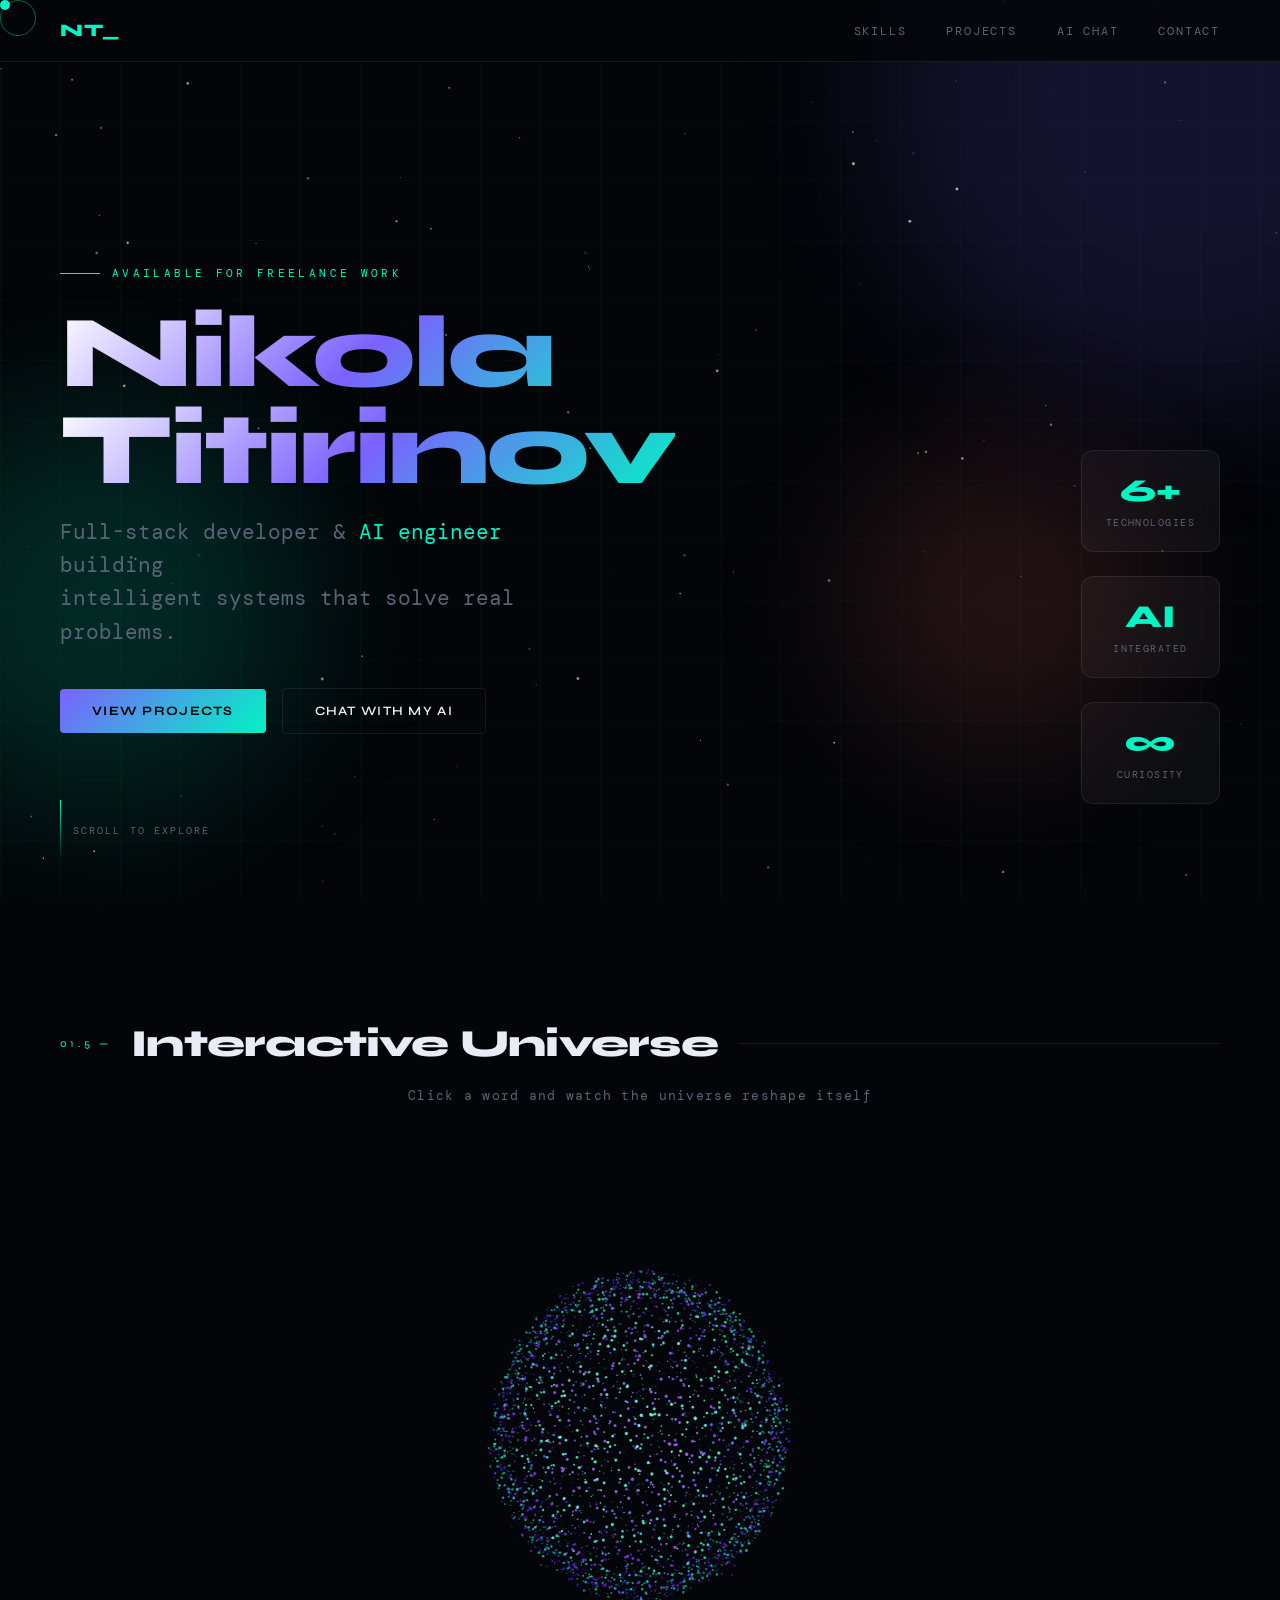
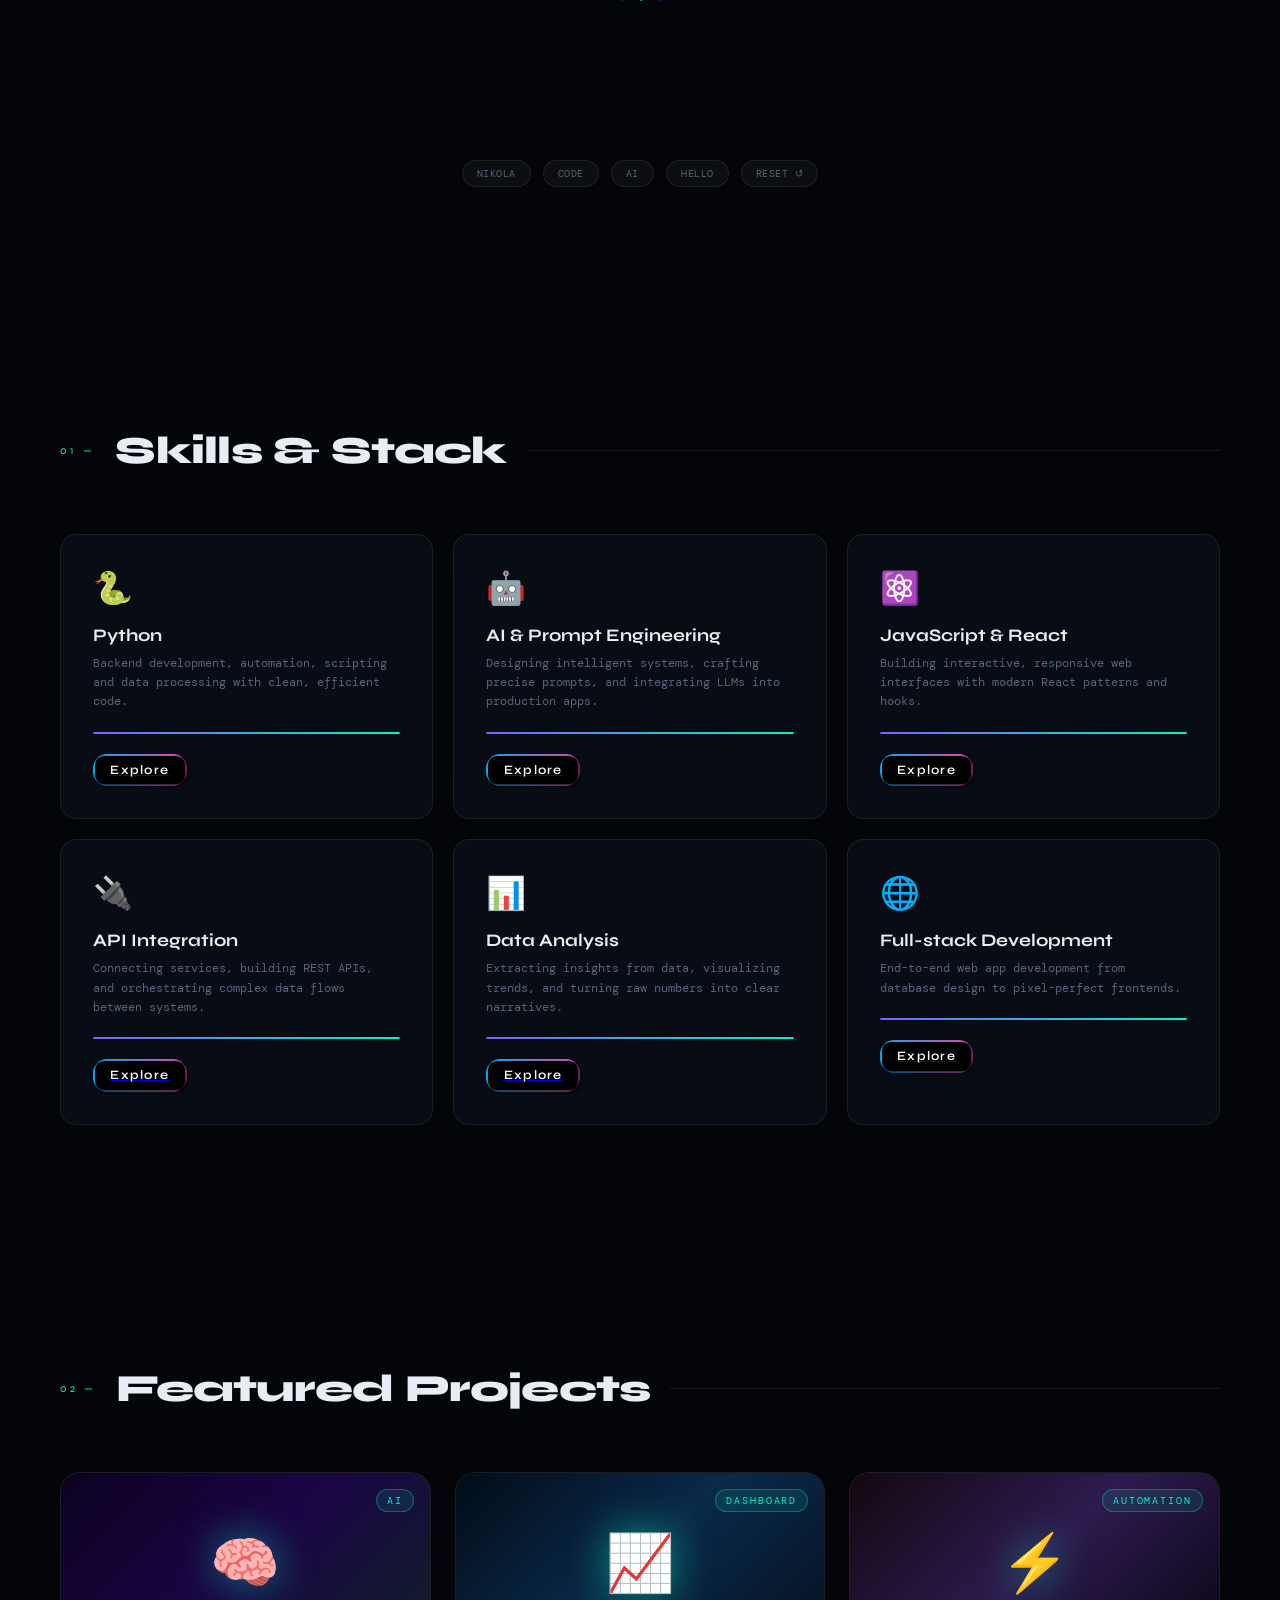
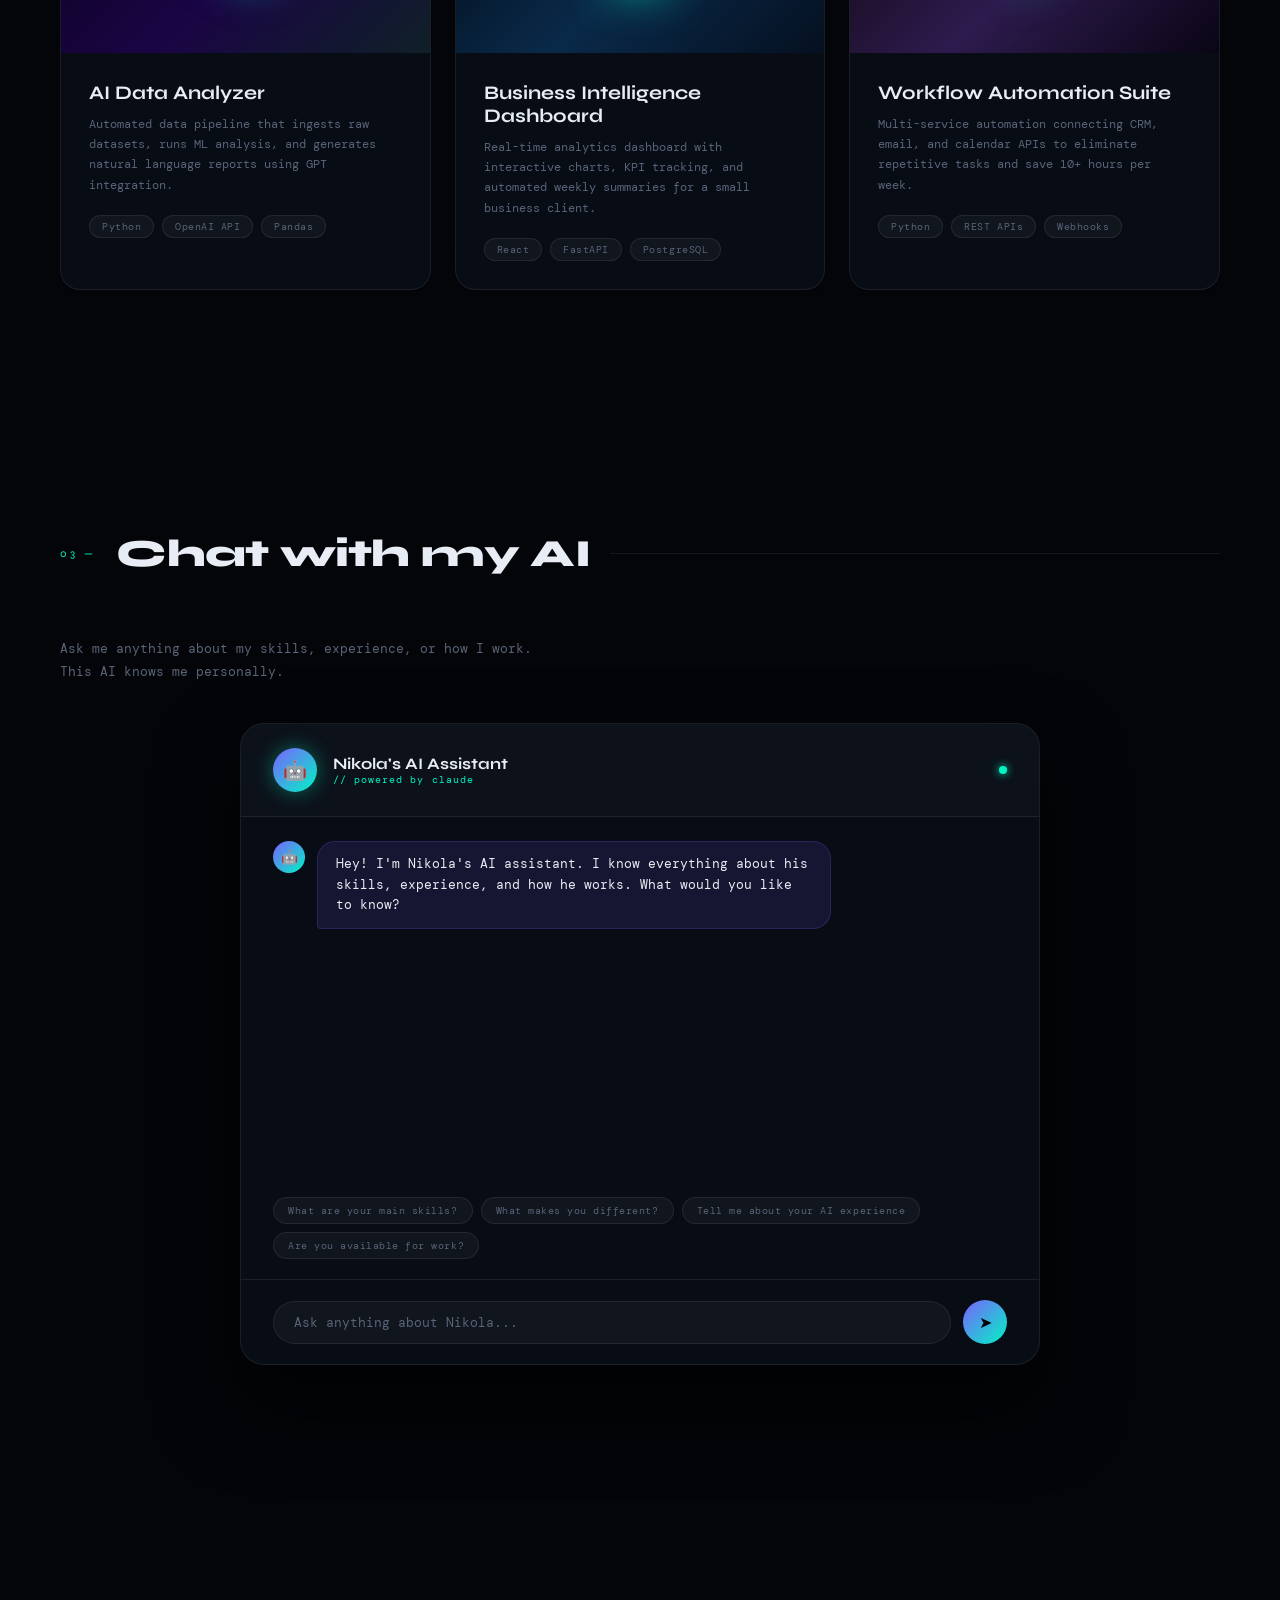
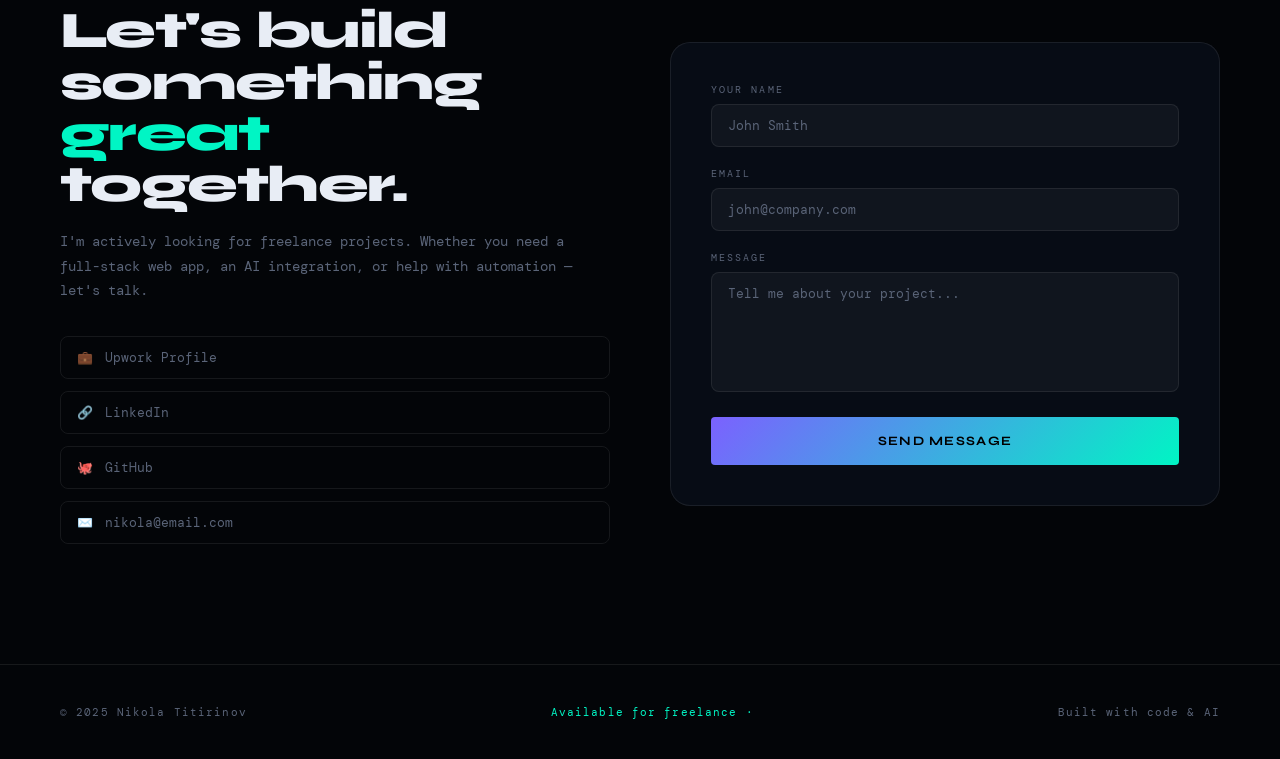
==== index.html @ 5fc6c85b "rename to lowercase index.html" ====
<!DOCTYPE html>
<html lang="en">
<head>
<meta charset="UTF-8">
<meta name="viewport" content="width=device-width, initial-scale=1.0">
<title>Nikola Titirinov — Developer & AI Engineer</title>
<link href="https://fonts.googleapis.com/css2?family=Syne:wght@400;600;700;800&family=DM+Mono:wght@300;400;500&display=swap" rel="stylesheet">
<style>
  :root {
    --bg: #030508;
    --bg2: #070b12;
    --glass: rgba(255,255,255,0.04);
    --glass-border: rgba(255,255,255,0.08);
    --neon: #00f5c4;
    --neon2: #7b61ff;
    --neon3: #ff6b6b;
    --text: #e8edf5;
    --muted: #5a6478;
    --card-bg: rgba(10,16,28,0.7);
  }

  *, *::before, *::after { box-sizing: border-box; margin: 0; padding: 0; }

  html { scroll-behavior: smooth; }

  body {
    background: var(--bg);
    color: var(--text);
    font-family: 'DM Mono', monospace;
    overflow-x: hidden;
    cursor: none;
  }

  /* SKILL EXPLORE BUTTON */
.explore-btn-wrap {
  position: relative;
  display: inline-block;
  padding: 2px;
  background: linear-gradient(90deg, #03a9f4, #f441a5);
  border-radius: 0.9em;
  margin-top: 20px;
  transition: all 0.4s ease;
}
.explore-btn-wrap::before {
  content: '';
  position: absolute;
  inset: 0;
  margin: auto;
  border-radius: 0.9em;
  z-index: -1;
  filter: blur(0);
  transition: filter 0.4s ease;
}
.explore-btn-wrap:hover::before {
  background: linear-gradient(90deg, #03a9f4, #f441a5);
  filter: blur(1.2em);
}
.explore-btn-wrap:active::before {
  filter: blur(0.2em);
}
.explore-btn {
  display: block;
  padding: 0.5em 1.2em;
  border-radius: 0.7em;
  background: #000;
  color: #fff;
  font-family: 'Syne', sans-serif;
  font-size: 0.8rem;
  font-weight: 600;
  letter-spacing: 0.1em;
  text-decoration: none;
  cursor: none;
  box-shadow: 2px 2px 3px #000000b4;
  transition: background 0.3s;
}

  /* CUSTOM CURSOR */
.cursor {
  position: fixed; width: 10px; height: 10px;
  background: var(--neon); border-radius: 50%;
  pointer-events: none; z-index: 9999;
  top: 0; left: 0;
  will-change: transform;
  mix-blend-mode: screen;
}
.cursor-ring {
  position: fixed; width: 36px; height: 36px;
  border: 1px solid rgba(0,245,196,0.4); border-radius: 50%;
  pointer-events: none; z-index: 9998;
  top: 0; left: 0;
  will-change: transform;
}
  /* BACKGROUND GRID */
  body::before {
    content: '';
    position: fixed; inset: 0;
    background-image:
      linear-gradient(rgba(0,245,196,0.03) 1px, transparent 1px),
      linear-gradient(90deg, rgba(0,245,196,0.03) 1px, transparent 1px);
    background-size: 60px 60px;
    pointer-events: none; z-index: 0;
  }

  /* AMBIENT ORBS */
  .orb {
    position: fixed; border-radius: 50%;
    pointer-events: none; z-index: 0;
    filter: blur(80px); opacity: 0.15;
  }
  .orb1 { width: 600px; height: 600px; background: var(--neon2); top: -200px; right: -200px; animation: drift1 20s ease-in-out infinite; }
  .orb2 { width: 400px; height: 400px; background: var(--neon); bottom: 10%; left: -100px; animation: drift2 25s ease-in-out infinite; }
  .orb3 { width: 300px; height: 300px; background: var(--neon3); top: 50%; right: 10%; animation: drift3 18s ease-in-out infinite; }

  @keyframes drift1 { 0%,100%{transform:translate(0,0)} 50%{transform:translate(-60px,80px)} }
  @keyframes drift2 { 0%,100%{transform:translate(0,0)} 50%{transform:translate(80px,-60px)} }
  @keyframes drift3 { 0%,100%{transform:translate(0,0)} 50%{transform:translate(-40px,40px)} }

  /* NAV */
  nav {
    position: fixed; top: 0; left: 0; right: 0; z-index: 100;
    padding: 20px 60px;
    display: flex; justify-content: space-between; align-items: center;
    border-bottom: 1px solid var(--glass-border);
    background: rgba(3,5,8,0.8);
    backdrop-filter: blur(20px);
  }
  .nav-logo {
    font-family: 'Syne', sans-serif; font-weight: 800;
    font-size: 1.1rem; letter-spacing: 0.05em;
    color: var(--neon);
  }
  .nav-links { display: flex; gap: 40px; }
  .nav-links a {
    color: var(--muted); text-decoration: none;
    font-size: 0.75rem; letter-spacing: 0.15em; text-transform: uppercase;
    transition: color 0.3s;
  }
  .nav-links a:hover { color: var(--neon); }

  /* SECTIONS */
  section { position: relative; z-index: 1; }

  /* HERO */
  #hero {
    min-height: 100vh;
    display: flex; flex-direction: column;
    justify-content: center; align-items: flex-start;
    padding: 0 60px 0 60px;
    padding-top: 100px;
  }
  .hero-tag {
    font-size: 0.7rem; letter-spacing: 0.3em; text-transform: uppercase;
    color: var(--neon); margin-bottom: 24px;
    display: flex; align-items: center; gap: 12px;
    opacity: 0; animation: fadeUp 0.8s 0.2s forwards;
  }
  .hero-tag::before {
    content: ''; width: 40px; height: 1px; background: var(--neon);
  }
  .hero-name {
    font-family: 'Syne', sans-serif; font-weight: 800;
    font-size: clamp(3.5rem, 8vw, 7rem);
    line-height: 0.95; letter-spacing: -0.03em;
    margin-bottom: 16px;
    opacity: 0; animation: fadeUp 0.8s 0.4s forwards;
  }
  .hero-name span {
    display: block;
    background: linear-gradient(135deg, #ffffff 0%, #7b61ff 50%, #00f5c4 100%);
    -webkit-background-clip: text; -webkit-text-fill-color: transparent;
  }
  .hero-role {
    font-size: clamp(1rem, 2vw, 1.3rem);
    color: var(--muted); margin-bottom: 40px; max-width: 540px;
    line-height: 1.6;
    opacity: 0; animation: fadeUp 0.8s 0.6s forwards;
  }
  .hero-role em { color: var(--neon); font-style: normal; }
  .hero-cta {
    display: flex; gap: 16px; align-items: center;
    opacity: 0; animation: fadeUp 0.8s 0.8s forwards;
  }
  .btn-primary {
    padding: 14px 32px;
    background: linear-gradient(135deg, var(--neon2), var(--neon));
    color: #000; font-family: 'Syne', sans-serif; font-weight: 700;
    font-size: 0.8rem; letter-spacing: 0.1em; text-transform: uppercase;
    border: none; border-radius: 4px; cursor: none;
    transition: transform 0.2s, box-shadow 0.2s;
    text-decoration: none;
  }
  .btn-primary:hover { transform: translateY(-2px); box-shadow: 0 8px 30px rgba(0,245,196,0.3); }
  .btn-ghost {
    padding: 14px 32px;
    background: transparent;
    color: var(--text); font-family: 'Syne', sans-serif; font-weight: 600;
    font-size: 0.8rem; letter-spacing: 0.1em; text-transform: uppercase;
    border: 1px solid var(--glass-border); border-radius: 4px; cursor: none;
    transition: border-color 0.3s, color 0.3s;
    text-decoration: none;
  }
  .btn-ghost:hover { border-color: var(--neon); color: var(--neon); }

  .hero-scroll {
    position: absolute; bottom: 40px; left: 60px;
    display: flex; align-items: center; gap: 12px;
    color: var(--muted); font-size: 0.65rem; letter-spacing: 0.2em; text-transform: uppercase;
    opacity: 0; animation: fadeUp 0.8s 1.2s forwards;
  }
  .scroll-line {
    width: 1px; height: 60px; background: linear-gradient(to bottom, var(--neon), transparent);
    animation: scrollPulse 2s ease-in-out infinite;
  }
  @keyframes scrollPulse { 0%,100%{opacity:1} 50%{opacity:0.3} }

  /* FLOATING STATS */
  .hero-stats {
    position: absolute; right: 60px; top: 50%;
    transform: translateY(-50%);
    display: flex; flex-direction: column; gap: 24px;
    opacity: 0; animation: fadeLeft 0.8s 1s forwards;
  }
  .stat-card {
    background: var(--glass); border: 1px solid var(--glass-border);
    backdrop-filter: blur(20px); border-radius: 12px;
    padding: 20px 24px; text-align: center;
    transition: border-color 0.3s, transform 0.3s;
  }
  .stat-card:hover { border-color: var(--neon); transform: translateX(-4px); }
  .stat-num {
    font-family: 'Syne', sans-serif; font-weight: 800;
    font-size: 2rem; color: var(--neon);
    display: block;
  }
  .stat-label { font-size: 0.6rem; letter-spacing: 0.15em; text-transform: uppercase; color: var(--muted); }

  /* SKILLS SECTION */
  #skills { padding: 120px 60px; }
  .section-header {
    display: flex; align-items: center; gap: 20px;
    margin-bottom: 60px;
  }
  .section-num {
    font-family: 'Syne', sans-serif; font-size: 0.7rem;
    color: var(--neon); letter-spacing: 0.3em;
  }
  .section-title {
    font-family: 'Syne', sans-serif; font-weight: 800;
    font-size: clamp(1.8rem, 3vw, 2.8rem);
    letter-spacing: -0.02em;
  }
  .section-line { flex: 1; height: 1px; background: var(--glass-border); }

  .skills-grid {
    display: grid;
    grid-template-columns: repeat(auto-fit, minmax(280px, 1fr));
    gap: 20px;
  }
  .skill-card {
    background: var(--card-bg);
    border: 1px solid var(--glass-border);
    border-radius: 16px; padding: 32px;
    backdrop-filter: blur(20px);
    transition: border-color 0.3s, transform 0.3s, box-shadow 0.3s;
    position: relative; overflow: hidden;
  }
  .skill-card::before {
    content: ''; position: absolute;
    top: 0; left: 0; right: 0; height: 2px;
    background: linear-gradient(90deg, transparent, var(--neon), transparent);
    opacity: 0; transition: opacity 0.3s;
  }
  .skill-card:hover { border-color: rgba(0,245,196,0.3); transform: translateY(-4px); box-shadow: 0 20px 40px rgba(0,0,0,0.4); }
  .skill-card:hover::before { opacity: 1; }
  .skill-icon { font-size: 2rem; margin-bottom: 16px; display: block; }
  .skill-name {
    font-family: 'Syne', sans-serif; font-weight: 700;
    font-size: 1.1rem; margin-bottom: 8px; color: var(--text);
  }
  .skill-desc { font-size: 0.75rem; color: var(--muted); line-height: 1.6; }
  .skill-bar {
    margin-top: 20px; height: 2px;
    background: var(--glass-border); border-radius: 2px; overflow: hidden;
  }
  .skill-fill {
    height: 100%; border-radius: 2px;
    background: linear-gradient(90deg, var(--neon2), var(--neon));
    transform: scaleX(0); transform-origin: left;
    transition: transform 1s ease;
  }
  .skill-card.visible .skill-fill { transform: scaleX(1); }

  /* PROJECTS */
  #projects { padding: 120px 60px; }
  .projects-grid {
    display: grid;
    grid-template-columns: repeat(auto-fit, minmax(340px, 1fr));
    gap: 24px;
  }
  .project-card {
    background: var(--card-bg);
    border: 1px solid var(--glass-border);
    border-radius: 20px; overflow: hidden;
    backdrop-filter: blur(20px);
    transition: transform 0.4s, box-shadow 0.4s, border-color 0.4s;
    cursor: none;
  }
  .project-card:hover { transform: translateY(-8px); box-shadow: 0 30px 60px rgba(0,0,0,0.5); border-color: rgba(123,97,255,0.5); }
  .project-visual {
    height: 180px; position: relative; overflow: hidden;
    display: flex; align-items: center; justify-content: center;
  }
  .project-visual .bg-shape {
    position: absolute; inset: 0;
    transition: transform 0.4s;
  }
  .project-card:hover .bg-shape { transform: scale(1.05); }
  .pv1 { background: linear-gradient(135deg, #0d0221 0%, #1a0545 50%, #0f2027 100%); }
  .pv2 { background: linear-gradient(135deg, #020c18 0%, #0a2a4a 50%, #051020 100%); }
  .pv3 { background: linear-gradient(135deg, #120810 0%, #2d1b4e 50%, #0a0515 100%); }
  .project-visual-icon {
    position: relative; z-index: 1;
    font-size: 3.5rem; filter: drop-shadow(0 0 20px rgba(0,245,196,0.5));
  }
  .project-tag {
    position: absolute; top: 16px; right: 16px;
    background: rgba(0,245,196,0.1); border: 1px solid rgba(0,245,196,0.3);
    color: var(--neon); font-size: 0.6rem; letter-spacing: 0.2em; text-transform: uppercase;
    padding: 4px 10px; border-radius: 20px;
  }
  .project-info { padding: 28px; }
  .project-title {
    font-family: 'Syne', sans-serif; font-weight: 700;
    font-size: 1.2rem; margin-bottom: 10px;
  }
  .project-desc { font-size: 0.75rem; color: var(--muted); line-height: 1.7; margin-bottom: 20px; }
  .project-tech { display: flex; gap: 8px; flex-wrap: wrap; }
  .tech-badge {
    padding: 4px 12px;
    background: var(--glass); border: 1px solid var(--glass-border);
    border-radius: 20px; font-size: 0.65rem; color: var(--muted);
    letter-spacing: 0.05em;
  }

  /* AI CHAT */
  #chat { padding: 120px 60px; }
  .chat-container {
    max-width: 800px; margin: 0 auto;
    background: var(--card-bg);
    border: 1px solid var(--glass-border);
    border-radius: 24px; overflow: hidden;
    backdrop-filter: blur(30px);
    box-shadow: 0 40px 80px rgba(0,0,0,0.6);
  }
  .chat-header {
    padding: 24px 32px;
    border-bottom: 1px solid var(--glass-border);
    display: flex; align-items: center; gap: 16px;
    background: rgba(255,255,255,0.02);
  }
  .chat-avatar {
    width: 44px; height: 44px; border-radius: 50%;
    background: linear-gradient(135deg, var(--neon2), var(--neon));
    display: flex; align-items: center; justify-content: center;
    font-size: 1.2rem; flex-shrink: 0;
    box-shadow: 0 0 20px rgba(0,245,196,0.4);
  }
  .chat-title { font-family: 'Syne', sans-serif; font-weight: 700; font-size: 1rem; }
  .chat-subtitle { font-size: 0.65rem; color: var(--neon); letter-spacing: 0.1em; }
  .online-dot {
    width: 8px; height: 8px; border-radius: 50%;
    background: var(--neon); margin-left: auto;
    box-shadow: 0 0 8px var(--neon);
    animation: pulse 2s ease-in-out infinite;
  }
  @keyframes pulse { 0%,100%{opacity:1;transform:scale(1)} 50%{opacity:0.6;transform:scale(0.8)} }

  .chat-messages {
    height: 380px; overflow-y: auto;
    padding: 24px 32px;
    display: flex; flex-direction: column; gap: 16px;
    scroll-behavior: smooth;
  }
  .chat-messages::-webkit-scrollbar { width: 4px; }
  .chat-messages::-webkit-scrollbar-track { background: transparent; }
  .chat-messages::-webkit-scrollbar-thumb { background: var(--glass-border); border-radius: 2px; }

  .msg {
    display: flex; gap: 12px; align-items: flex-start;
    animation: msgIn 0.3s ease;
  }
  @keyframes msgIn { from{opacity:0;transform:translateY(8px)} to{opacity:1;transform:translateY(0)} }
  .msg.user { flex-direction: row-reverse; }
  .msg-avatar {
    width: 32px; height: 32px; border-radius: 50%;
    flex-shrink: 0; display: flex; align-items: center; justify-content: center;
    font-size: 0.85rem;
  }
  .msg-avatar.ai { background: linear-gradient(135deg, var(--neon2), var(--neon)); }
  .msg-avatar.user { background: var(--glass); border: 1px solid var(--glass-border); }
  .msg-bubble {
    max-width: 70%; padding: 12px 18px;
    border-radius: 18px; font-size: 0.8rem; line-height: 1.6;
  }
  .msg.ai .msg-bubble {
    background: rgba(123,97,255,0.12);
    border: 1px solid rgba(123,97,255,0.2);
    border-bottom-left-radius: 4px;
    color: var(--text);
  }
  .msg.user .msg-bubble {
    background: linear-gradient(135deg, rgba(0,245,196,0.15), rgba(123,97,255,0.15));
    border: 1px solid rgba(0,245,196,0.2);
    border-bottom-right-radius: 4px;
    color: var(--text);
  }
  .typing {
    display: flex; gap: 5px; align-items: center;
    padding: 14px 18px;
  }
  .typing span {
    width: 6px; height: 6px; border-radius: 50%;
    background: var(--neon2); opacity: 0.6;
    animation: typingBounce 1.4s ease-in-out infinite;
  }
  .typing span:nth-child(2) { animation-delay: 0.2s; }
  .typing span:nth-child(3) { animation-delay: 0.4s; }
  @keyframes typingBounce { 0%,80%,100%{transform:translateY(0);opacity:0.4} 40%{transform:translateY(-6px);opacity:1} }

  .chat-input-area {
    padding: 20px 32px;
    border-top: 1px solid var(--glass-border);
    display: flex; gap: 12px; align-items: center;
  }
  .chat-input {
    flex: 1; background: var(--glass);
    border: 1px solid var(--glass-border);
    border-radius: 50px; padding: 12px 20px;
    color: var(--text); font-family: 'DM Mono', monospace; font-size: 0.8rem;
    outline: none; transition: border-color 0.3s;
    cursor: text;
  }
  .chat-input:focus { border-color: var(--neon2); }
  .chat-input::placeholder { color: var(--muted); }
  .chat-send {
    width: 44px; height: 44px; border-radius: 50%;
    background: linear-gradient(135deg, var(--neon2), var(--neon));
    border: none; cursor: none;
    display: flex; align-items: center; justify-content: center;
    font-size: 1rem; transition: transform 0.2s, box-shadow 0.2s;
    flex-shrink: 0;
  }
  .chat-send:hover { transform: scale(1.1); box-shadow: 0 4px 20px rgba(0,245,196,0.4); }

  .chat-suggestions {
    padding: 0 32px 20px;
    display: flex; gap: 8px; flex-wrap: wrap;
  }
  .suggestion {
    padding: 6px 14px;
    background: var(--glass); border: 1px solid var(--glass-border);
    border-radius: 20px; font-size: 0.65rem; color: var(--muted);
    cursor: none; transition: border-color 0.2s, color 0.2s;
    letter-spacing: 0.05em;
  }
  .suggestion:hover { border-color: var(--neon2); color: var(--text); }

  /* CONTACT */
  #contact { padding: 120px 60px; }
  .contact-grid { display: grid; grid-template-columns: 1fr 1fr; gap: 60px; align-items: center; }
  .contact-text h2 {
    font-family: 'Syne', sans-serif; font-weight: 800;
    font-size: clamp(2rem, 4vw, 3.5rem); line-height: 1;
    letter-spacing: -0.03em; margin-bottom: 20px;
  }
  .contact-text p { color: var(--muted); font-size: 0.85rem; line-height: 1.8; margin-bottom: 32px; }
  .contact-links { display: flex; flex-direction: column; gap: 12px; }
  .contact-link {
    display: flex; align-items: center; gap: 12px;
    color: var(--muted); text-decoration: none; font-size: 0.8rem;
    padding: 12px 16px;
    border: 1px solid var(--glass-border); border-radius: 8px;
    transition: border-color 0.3s, color 0.3s, background 0.3s;
  }
  .contact-link:hover { border-color: var(--neon); color: var(--neon); background: rgba(0,245,196,0.05); }
  .contact-form {
    background: var(--card-bg);
    border: 1px solid var(--glass-border);
    border-radius: 20px; padding: 40px;
    backdrop-filter: blur(20px);
  }
  .form-group { margin-bottom: 20px; }
  .form-label { display: block; font-size: 0.65rem; letter-spacing: 0.2em; text-transform: uppercase; color: var(--muted); margin-bottom: 8px; }
  .form-input, .form-textarea {
    width: 100%; background: var(--glass);
    border: 1px solid var(--glass-border); border-radius: 8px;
    padding: 12px 16px; color: var(--text);
    font-family: 'DM Mono', monospace; font-size: 0.8rem;
    outline: none; transition: border-color 0.3s;
    cursor: text;
  }
  .form-input:focus, .form-textarea:focus { border-color: var(--neon2); }
  .form-input::placeholder, .form-textarea::placeholder { color: var(--muted); }
  .form-textarea { height: 120px; resize: none; }

  /* FOOTER */
  footer {
    padding: 40px 60px;
    border-top: 1px solid var(--glass-border);
    display: flex; justify-content: space-between; align-items: center;
    color: var(--muted); font-size: 0.7rem; letter-spacing: 0.1em;
  }

  /* ANIMATIONS */
  @keyframes fadeUp { from{opacity:0;transform:translateY(30px)} to{opacity:1;transform:translateY(0)} }
  @keyframes fadeLeft { from{opacity:0;transform:translateX(30px)} to{opacity:1;transform:translateX(0)} }

  .reveal {
    opacity: 0; transform: translateY(30px);
    transition: opacity 0.7s ease, transform 0.7s ease;
  }
  .reveal.visible { opacity: 1; transform: translateY(0); }

  /* PARALLAX STARS */
  .stars { position: fixed; inset: 0; z-index: 0; pointer-events: none; }
  .star {
    position: absolute; border-radius: 50%;
    background: white; animation: twinkle var(--d) ease-in-out infinite;
  }
  @keyframes twinkle { 0%,100%{opacity:var(--min-op)} 50%{opacity:1} }

  @media (max-width: 768px) {
    nav { padding: 16px 24px; }
    #hero, #skills, #projects, #chat, #contact { padding-left: 24px; padding-right: 24px; }
    .hero-stats { display: none; }
    .contact-grid { grid-template-columns: 1fr; }
    .nav-links { display: none; }
  }

  /* ...all your existing CSS... */

    #particleInput:focus { border-color: var(--neon2); }
    #particleInput::placeholder { color: var(--muted); }

</style>
</style>
</head>
<body>

<div class="cursor" id="cursor"></div>
<div class="cursor-ring" id="cursorRing"></div>

<div class="orb orb1"></div>
<div class="orb orb2"></div>
<div class="orb orb3"></div>

<canvas class="stars" id="stars"></canvas>

<nav>
  <div class="nav-logo">NT_</div>
  <div class="nav-links">
    <a href="#skills">Skills</a>
    <a href="#projects">Projects</a>
    <a href="#chat">AI Chat</a>
    <a href="#contact">Contact</a>
  </div>
</nav>

<!-- HERO -->
<section id="hero">
  <div class="hero-tag">Available for freelance work</div>
  <h1 class="hero-name">
    <span>Nikola</span>
    <span>Titirinov</span>
  </h1>
  <p class="hero-role">
    Full-stack developer & <em>AI engineer</em> building<br>
    intelligent systems that solve real problems.
  </p>
  <div class="hero-cta">
    <a href="#projects" class="btn-primary">View Projects</a>
    <a href="#chat" class="btn-ghost">Chat with my AI</a>
  </div>
  <div class="hero-scroll">
    <div class="scroll-line"></div>
    Scroll to explore
  </div>
  <div class="hero-stats">
    <div class="stat-card">
      <span class="stat-num">6+</span>
      <span class="stat-label">Technologies</span>
    </div>
    <div class="stat-card">
      <span class="stat-num">AI</span>
      <span class="stat-label">Integrated</span>
    </div>
    <div class="stat-card">
      <span class="stat-num">∞</span>
      <span class="stat-label">Curiosity</span>
    </div>
  </div>
</section>

<!-- PARTICLE MORPHING SECTION -->
<section id="particle" style="padding:120px 60px;text-align:center;">
  <div class="section-header reveal" style="justify-content:center;margin-bottom:20px;">
    <span class="section-num">01.5 —</span>
    <h2 class="section-title">Interactive Universe</h2>
    <div class="section-line"></div>
  </div>
  <p style="color:var(--muted);font-size:0.8rem;margin-bottom:32px;letter-spacing:0.1em;">
    Click a word and watch the universe reshape itself
  </p>
  <canvas id="particleCanvas" style="width:100%;height:600px;display:block;cursor:none;"></canvas>
  <div style="margin-top:24px;display:flex;justify-content:center;gap:12px;flex-wrap:wrap;">
    <span class="suggestion" onclick="setParticleWord(this)">NIKOLA</span>
    <span class="suggestion" onclick="setParticleWord(this)">CODE</span>
    <span class="suggestion" onclick="setParticleWord(this)">AI</span>
    <span class="suggestion" onclick="setParticleWord(this)">HELLO</span>
    <span class="suggestion" onclick="morphToSphere()">RESET ↺</span>
  </div>
</section>

<!-- SKILLS -->
<section id="skills">
  <div class="section-header reveal">
    <span class="section-num">01 —</span>
    <h2 class="section-title">Skills & Stack</h2>
    <div class="section-line"></div>
  </div>
  <div class="skills-grid">
    <div class="skill-card reveal">
      <span class="skill-icon">🐍</span>
      <div class="skill-name">Python</div>
      <div class="skill-desc">Backend development, automation, scripting and data processing with clean, efficient code.</div>
      <div class="skill-bar"><div class="skill-fill" style="--w:0.85"></div></div>
      <a href="skills/python.html" class="explore-btn-wrap">
        <span class="explore-btn">Explore</span>
      </a>
    </div>
    <div class="skill-card reveal" style="transition-delay:0.1s">
      <span class="skill-icon">🤖</span>
      <div class="skill-name">AI & Prompt Engineering</div>
      <div class="skill-desc">Designing intelligent systems, crafting precise prompts, and integrating LLMs into production apps.</div>
      <div class="skill-bar"><div class="skill-fill" style="--w:0.92"></div></div>
      <a href="skills/ai.html" class="explore-btn-wrap">
        <span class="explore-btn">Explore</span>
      </a>
    </div>
    <div class="skill-card reveal" style="transition-delay:0.2s">
      <span class="skill-icon">⚛️</span>
      <div class="skill-name">JavaScript & React</div>
      <div class="skill-desc">Building interactive, responsive web interfaces with modern React patterns and hooks.</div>
      <div class="skill-bar"><div class="skill-fill" style="--w:0.75"></div></div>
      <a href="skills/javascript.html" class="explore-btn-wrap">
        <span class="explore-btn">Explore</span>
      </a>
    </div>
    <div class="skill-card reveal" style="transition-delay:0.3s">
      <span class="skill-icon">🔌</span>
      <div class="skill-name">API Integration</div>
      <div class="skill-desc">Connecting services, building REST APIs, and orchestrating complex data flows between systems.</div>
      <div class="skill-bar"><div class="skill-fill" style="--w:0.82"></div></div>
      <a href="skills/api.html" class="explore-btn-wrap">
        <span class="explore-btn">Explore</span>
      </a>
    </div>
    <div class="skill-card reveal" style="transition-delay:0.4s">
      <span class="skill-icon">📊</span>
      <div class="skill-name">Data Analysis</div>
      <div class="skill-desc">Extracting insights from data, visualizing trends, and turning raw numbers into clear narratives.</div>
      <div class="skill-bar"><div class="skill-fill" style="--w:0.78"></div></div>
      <a href="skills/data.html" class="explore-btn-wrap">
        <span class="explore-btn">Explore</span>
      </a>
    </div>
    <div class="skill-card reveal" style="transition-delay:0.5s">
      <span class="skill-icon">🌐</span>
      <div class="skill-name">Full-stack Development</div>
      <div class="skill-desc">End-to-end web app development from database design to pixel-perfect frontends.</div>
      <div class="skill-bar"><div class="skill-fill" style="--w:0.8"></div></div>
      <a href="skills/fullstack.html" class="explore-btn-wrap">
        <span class="explore-btn">Explore</span>
      </a>
    </div>
  </div>
</section>

<!-- PROJECTS -->
<section id="projects">
  <div class="section-header reveal">
    <span class="section-num">02 —</span>
    <h2 class="section-title">Featured Projects</h2>
    <div class="section-line"></div>
  </div>
  <div class="projects-grid">
    <div class="project-card reveal">
      <div class="project-visual pv1">
        <div class="bg-shape pv1"></div>
        <div class="project-visual-icon">🧠</div>
        <span class="project-tag">AI</span>
      </div>
      <div class="project-info">
        <div class="project-title">AI Data Analyzer</div>
        <div class="project-desc">Automated data pipeline that ingests raw datasets, runs ML analysis, and generates natural language reports using GPT integration.</div>
        <div class="project-tech">
          <span class="tech-badge">Python</span>
          <span class="tech-badge">OpenAI API</span>
          <span class="tech-badge">Pandas</span>
        </div>
      </div>
    </div>
    <div class="project-card reveal" style="transition-delay:0.15s">
      <div class="project-visual pv2">
        <div class="bg-shape pv2"></div>
        <div class="project-visual-icon">📈</div>
        <span class="project-tag">Dashboard</span>
      </div>
      <div class="project-info">
        <div class="project-title">Business Intelligence Dashboard</div>
        <div class="project-desc">Real-time analytics dashboard with interactive charts, KPI tracking, and automated weekly summaries for a small business client.</div>
        <div class="project-tech">
          <span class="tech-badge">React</span>
          <span class="tech-badge">FastAPI</span>
          <span class="tech-badge">PostgreSQL</span>
        </div>
      </div>
    </div>
    <div class="project-card reveal" style="transition-delay:0.3s">
      <div class="project-visual pv3">
        <div class="bg-shape pv3"></div>
        <div class="project-visual-icon">⚡</div>
        <span class="project-tag">Automation</span>
      </div>
      <div class="project-info">
        <div class="project-title">Workflow Automation Suite</div>
        <div class="project-desc">Multi-service automation connecting CRM, email, and calendar APIs to eliminate repetitive tasks and save 10+ hours per week.</div>
        <div class="project-tech">
          <span class="tech-badge">Python</span>
          <span class="tech-badge">REST APIs</span>
          <span class="tech-badge">Webhooks</span>
        </div>
      </div>
    </div>
  </div>
</section>

<!-- AI CHAT -->
<section id="chat">
  <div class="section-header reveal">
    <span class="section-num">03 —</span>
    <h2 class="section-title">Chat with my AI</h2>
    <div class="section-line"></div>
  </div>
  <p class="reveal" style="color:var(--muted);font-size:0.8rem;margin-bottom:40px;max-width:500px;line-height:1.8">
    Ask me anything about my skills, experience, or how I work. This AI knows me personally.
  </p>
  <div class="chat-container reveal">
    <div class="chat-header">
      <div class="chat-avatar">🤖</div>
      <div>
        <div class="chat-title">Nikola's AI Assistant</div>
        <div class="chat-subtitle">// powered by claude</div>
      </div>
      <div class="online-dot"></div>
    </div>
    <div class="chat-messages" id="chatMessages">
      <div class="msg ai">
        <div class="msg-avatar ai">🤖</div>
        <div class="msg-bubble">Hey! I'm Nikola's AI assistant. I know everything about his skills, experience, and how he works. What would you like to know?</div>
      </div>
    </div>
    <div class="chat-suggestions" id="suggestions">
      <span class="suggestion" onclick="sendSuggestion(this)">What are your main skills?</span>
      <span class="suggestion" onclick="sendSuggestion(this)">What makes you different?</span>
      <span class="suggestion" onclick="sendSuggestion(this)">Tell me about your AI experience</span>
      <span class="suggestion" onclick="sendSuggestion(this)">Are you available for work?</span>
    </div>
    <div class="chat-input-area">
      <input class="chat-input" id="chatInput" type="text" placeholder="Ask anything about Nikola..." />
      <button class="chat-send" onclick="sendMessage()">➤</button>
    </div>
  </div>
</section>

<!-- CONTACT -->
<section id="contact">
  <div class="contact-grid">
    <div class="contact-text reveal">
      <h2>Let's build something <span style="color:var(--neon)">great</span> together.</h2>
      <p>I'm actively looking for freelance projects. Whether you need a full-stack web app, an AI integration, or help with automation — let's talk.</p>
      <div class="contact-links">
        <a href="https://upwork.com" class="contact-link" target="_blank">
          <span>💼</span> Upwork Profile
        </a>
        <a href="https://linkedin.com" class="contact-link" target="_blank">
          <span>🔗</span> LinkedIn
        </a>
        <a href="https://github.com" class="contact-link" target="_blank">
          <span>🐙</span> GitHub
        </a>
        <a href="mailto:nikola@example.com" class="contact-link">
          <span>✉️</span> nikola@email.com
        </a>
      </div>
    </div>
    <div class="contact-form reveal" style="transition-delay:0.2s">
      <div class="form-group">
        <label class="form-label">Your Name</label>
        <input class="form-input" type="text" placeholder="John Smith" />
      </div>
      <div class="form-group">
        <label class="form-label">Email</label>
        <input class="form-input" type="email" placeholder="john@company.com" />
      </div>
      <div class="form-group">
        <label class="form-label">Message</label>
        <textarea class="form-textarea" placeholder="Tell me about your project..."></textarea>
      </div>
      <button class="btn-primary" style="width:100%;text-align:center;display:block;padding:16px" onclick="this.textContent='Message Sent ✓';this.style.background='linear-gradient(135deg,#00f5c4,#00c49a)'">Send Message</button>
    </div>
  </div>
</section>

<footer>
  <span>© 2025 Nikola Titirinov</span>
  <span style="color:var(--neon)">Available for freelance ·  </span>
  <span>Built with code & AI</span>
</footer>

<script>
// CURSOR — optimized for 240hz
const cursor = document.getElementById('cursor');
const ring = document.getElementById('cursorRing');
let mx = 0, my = 0;

// Move dot instantly — no lag at all
document.addEventListener('mousemove', e => {
  mx = e.clientX; my = e.clientY;
  cursor.style.transform = `translate(${mx}px, ${my}px) translate(-50%, -50%)`;
}, { passive: true });

// Ring follows with CSS transition only — no JS animation loop needed
ring.style.transition = 'transform 0.08s linear, width 0.2s ease, height 0.2s ease, border-color 0.2s ease';

document.addEventListener('mousemove', e => {
  ring.style.transform = `translate(${e.clientX}px, ${e.clientY}px) translate(-50%, -50%)`;
}, { passive: true });

// Hover scale using CSS class instead of inline style per element
const hoverEls = document.querySelectorAll('a, button, .suggestion, .project-card, .skill-card, .explore-btn-wrap');
hoverEls.forEach(el => {
  el.addEventListener('mouseenter', () => {
    ring.style.width = '56px';
    ring.style.height = '56px';
    ring.style.borderColor = 'rgba(0,245,196,0.6)';
  }, { passive: true });
  el.addEventListener('mouseleave', () => {
    ring.style.width = '36px';
    ring.style.height = '36px';
    ring.style.borderColor = 'rgba(0,245,196,0.4)';
  }, { passive: true });
});

// STARS
const canvas = document.getElementById('stars');
const ctx = canvas.getContext('2d');
let stars = [];
function resizeCanvas() { canvas.width = window.innerWidth; canvas.height = window.innerHeight; createStars(); }
function createStars() {
  stars = [];
  for(let i=0;i<150;i++) stars.push({ x:Math.random()*canvas.width, y:Math.random()*canvas.height, r:Math.random()*1.5, op:Math.random(), speed:0.002+Math.random()*0.005 });
}
function drawStars() {
  ctx.clearRect(0,0,canvas.width,canvas.height);
  stars.forEach(s => {
    s.op += s.speed; if(s.op>1){s.op=0;}
    ctx.beginPath(); ctx.arc(s.x,s.y,s.r,0,Math.PI*2);
    ctx.fillStyle=`rgba(255,255,255,${s.op*0.7})`; ctx.fill();
  });
  requestAnimationFrame(drawStars);
}
window.addEventListener('resize', resizeCanvas);
resizeCanvas(); drawStars();

// SCROLL REVEAL
const observer = new IntersectionObserver(entries => {
  entries.forEach(e => { if(e.isIntersecting) { e.target.classList.add('visible'); } });
}, { threshold: 0.15 });
document.querySelectorAll('.reveal').forEach(el => observer.observe(el));

// SKILL BARS
const skillObs = new IntersectionObserver(entries => {
  entries.forEach(e => { if(e.isIntersecting) e.target.classList.add('visible'); });
}, { threshold: 0.3 });
document.querySelectorAll('.skill-card').forEach(el => skillObs.observe(el));

// AI CHAT
const SYSTEM_PROMPT = `You are Nikola Titirinov's personal AI assistant on his portfolio website. You represent him professionally and personally.

About Nikola:
- Full-stack developer and AI engineer, 1-2 years of experience
- Based in Bulgaria, available for remote freelance work worldwide
- Main skills: Python, AI & Prompt Engineering, JavaScript/React, API Integration, Data Analysis, Full-stack Development
- He believes deeply that knowing how to work with AI and communicate with it effectively is one of the most valuable skills in today's world
- He's building his freelance career on Upwork and LinkedIn
- He's passionate, driven, and always learning
- He's honest about his experience level but confident in his ability to deliver results, especially using AI tools

Personality: Friendly, direct, confident but humble. Speaks like a real person, not corporate.

Answer questions about his skills, availability, work approach, projects, and experience. Keep answers concise (2-4 sentences). Be enthusiastic but honest. If asked something personal you don't know, say you'd need to ask Nikola directly and suggest using the contact form.`;

async function callClaude(userMessage) {
  try {
    const response = await fetch("http://localhost:8000/chat", {
      method: "POST",
      headers: { "Content-Type": "application/json" },
      body: JSON.stringify({ message: userMessage })
    });
    const data = await response.json();
    return data.reply;
  } catch(e) {
    return "I'm having trouble connecting right now. Feel free to reach out via the contact form!";
  }
}

function addMessage(text, role) {
  const msgs = document.getElementById('chatMessages');
  const div = document.createElement('div');
  div.className = `msg ${role}`;
  // Convert basic markdown to HTML (bold, italics, links)
    text = text
    .replace(/\*\*(.+?)\*\*/g, '<strong>$1</strong>')
    .replace(/\*(.+?)\*/g, '<em>$1</em>')
  div.innerHTML = `<div class="msg-avatar ${role}">${role==='ai'?'🤖':'👤'}</div><div class="msg-bubble">${text}</div>`;
  msgs.appendChild(div);
  msgs.scrollTop = msgs.scrollHeight;
}

function addTyping() {
  const msgs = document.getElementById('chatMessages');
  const div = document.createElement('div');
  div.className = 'msg ai'; div.id = 'typing';
  div.innerHTML = `<div class="msg-avatar ai">🤖</div><div class="msg-bubble typing"><span></span><span></span><span></span></div>`;
  msgs.appendChild(div);
  msgs.scrollTop = msgs.scrollHeight;
}

async function sendMessage() {
  const input = document.getElementById('chatInput');
  const text = input.value.trim();
  if(!text) return;
  input.value = '';
  document.getElementById('suggestions').style.display = 'none';
  addMessage(text, 'user');
  addTyping();
  const reply = await callClaude(text);
  document.getElementById('typing')?.remove();
  addMessage(reply, 'ai');
}

function sendSuggestion(el) {
  document.getElementById('chatInput').value = el.textContent;
  sendMessage();
}

document.getElementById('chatInput').addEventListener('keypress', e => { if(e.key==='Enter') sendMessage(); });

// Smooth scroll with navbar offset
document.querySelectorAll('a[href^="#"]').forEach(anchor => {
  anchor.addEventListener('click', function(e) {
    e.preventDefault();
    const target = document.querySelector(this.getAttribute('href'));
    if(target) {
      const offset = 80;
      const top = target.getBoundingClientRect().top + window.scrollY - offset;
      window.scrollTo({ top, behavior: 'smooth' });
    }
  });
});

// PARALLAX on scroll
window.addEventListener('scroll', () => {
  const y = window.scrollY;
  document.querySelector('.orb1').style.transform = `translateY(${y*0.1}px)`;
  document.querySelector('.orb2').style.transform = `translateY(${-y*0.08}px)`;
});

// PARTICLE MORPHING 3D SPHERE
(function() {
  const canvas = document.getElementById('particleCanvas');
  const ctx = canvas.getContext('2d');
  const NUM = 4000;

  let W, H, cx, cy;
  let particles = [];
  let rotX = 0.3, rotY = 0, autoRotY = 0;
  let isDragging = false, lastMX = 0, lastMY = 0;
  let isMorphed = false;
  let rotVX = 0, rotVY = 0;

  function resize() {
    const rect = canvas.parentElement.getBoundingClientRect();
    W = canvas.width = rect.width * devicePixelRatio;
    H = canvas.height = 600 * devicePixelRatio;
    canvas.style.height = '600px';
    cx = W / 2; cy = H / 2;
  }

  function sphereTargets() {
    const pts = [];
    const phi = Math.PI * (3 - Math.sqrt(5));
    const radius = Math.min(W, H) * 0.32;
    for (let i = 0; i < NUM; i++) {
      const y = 1 - (i / (NUM - 1)) * 2;
      const r = Math.sqrt(1 - y * y);
      const theta = phi * i;
      pts.push({
        x: Math.cos(theta) * r * radius,
        y: y * radius,
        z: Math.sin(theta) * r * radius
      });
    }
    return pts;
  }

  function getTextPoints(word) {
    const OW = 800, OH = 300;
    const offscreen = document.createElement('canvas');
    offscreen.width = OW; offscreen.height = OH;
    const c = offscreen.getContext('2d');
    const w = word.toUpperCase();

    // fit font to canvas width
    let fs = 220;
    c.font = `900 ${fs}px Syne, sans-serif`;
    const tw = c.measureText(w).width;
    if (tw > OW * 0.85) fs = Math.floor(fs * (OW * 0.85 / tw));

    c.font = `900 ${fs}px Syne, sans-serif`;
    c.fillStyle = '#fff';
    c.textAlign = 'center';
    c.textBaseline = 'middle';
    c.fillText(w, OW / 2, OH / 2);

    const data = c.getImageData(0, 0, OW, OH).data;
    const pts = [];
    const step = 4;
    const radius = Math.min(W, H) * 0.32;
    const scaleX = radius * 1.8 / OW;
    const scaleY = radius * 0.9 / OH;

    for (let y = 0; y < OH; y += step) {
      for (let x = 0; x < OW; x += step) {
        if (data[(y * OW + x) * 4 + 3] > 128) {
          pts.push({
            x: (x - OW / 2) * scaleX,
            y: (y - OH / 2) * scaleY,
            z: (Math.random() - 0.5) * 40
          });
        }
      }
    }
    while (pts.length < NUM) pts.push(pts[Math.floor(Math.random() * pts.length)]);
    return pts.slice(0, NUM);
  }

  function initParticles() {
    const pts = sphereTargets();
    particles = pts.map(t => ({
      x: t.x, y: t.y, z: t.z,
      vx: 0, vy: 0, vz: 0,
      tx: t.x, ty: t.y, tz: t.z,
      hue: Math.random() > 0.5 ? 170 : 260,
      hueShift: (Math.random() - 0.5) * 30,
      size: Math.random() * 1.5 + 0.5,
      springK: 0.05 + Math.random() * 0.03,
      damping: 0.84 + Math.random() * 0.08,
      mass: 0.8 + Math.random() * 0.4,
    }));
  }

  function project(x, y, z) {
    const cosX = Math.cos(rotX), sinX = Math.sin(rotX);
    const cosY = Math.cos(rotY + autoRotY), sinY = Math.sin(rotY + autoRotY);
    const y1 = y * cosX - z * sinX;
    const z1 = y * sinX + z * cosX;
    const x2 = x * cosY + z1 * sinY;
    const z2 = -x * sinY + z1 * cosY;
    const fov = Math.min(W, H) * 2.2;
    const scale = fov / Math.max(fov + z2 + Math.min(W, H) * 0.5, 1);
    return { sx: cx + x2 * scale, sy: cy + y1 * scale, scale, z: z2 };
  }

  function draw() {
    ctx.clearRect(0, 0, W, H);
    if (!isDragging) {
      if (!isMorphed) autoRotY += 0.004;
      rotVX *= 0.95; rotVY *= 0.95;
      rotX += rotVX; rotY += rotVY;
    }

    const projected = particles.map(p => {
      p.vx = (p.vx + (p.tx - p.x) * p.springK / p.mass) * p.damping;
      p.vy = (p.vy + (p.ty - p.y) * p.springK / p.mass) * p.damping;
      p.vz = (p.vz + (p.tz - p.z) * p.springK / p.mass) * p.damping;
      p.vx += (Math.random() - 0.5) * 0.06;
      p.vy += (Math.random() - 0.5) * 0.06;
      p.vz += (Math.random() - 0.5) * 0.06;
      p.x += p.vx; p.y += p.vy; p.z += p.vz;
      return { ...project(p.x, p.y, p.z), hue: p.hue, hueShift: p.hueShift, size: p.size };
    });

    projected.sort((a, b) => a.z - b.z);
    const maxZ = Math.min(W, H) * 0.4, minZ = -maxZ;

    projected.forEach(p => {
      const t = Math.max(0, Math.min(1, (p.z - minZ) / (maxZ - minZ)));
      const r = Math.max(0.4, p.size * p.scale * devicePixelRatio * (0.5 + t * 0.8));
      ctx.beginPath();
      ctx.arc(p.sx, p.sy, r, 0, Math.PI * 2);
      ctx.fillStyle = `hsla(${p.hue + p.hueShift * t}, 100%, ${40 + t * 35}%, ${0.25 + t * 0.75})`;
      ctx.fill();
    });

    requestAnimationFrame(draw);
  }

  window.morphToText = function(word) {
    isMorphed = true;
    autoRotY = 0; rotX = 0; rotY = 0; rotVX = 0; rotVY = 0;
    const pts = getTextPoints(word);
    particles.forEach((p, i) => {
      p.tx = pts[i].x; p.ty = pts[i].y; p.tz = pts[i].z;
      p.vx += (Math.random() - 0.5) * 10;
      p.vy += (Math.random() - 0.5) * 10;
      p.vz += (Math.random() - 0.5) * 10;
    });
  };

  window.morphToSphere = function() {
    isMorphed = false;
    const pts = sphereTargets();
    particles.forEach((p, i) => {
      p.tx = pts[i].x; p.ty = pts[i].y; p.tz = pts[i].z;
      p.vx += (Math.random() - 0.5) * 10;
      p.vy += (Math.random() - 0.5) * 10;
      p.vz += (Math.random() - 0.5) * 10;
    });
  };

  window.setParticleWord = function(el) { morphToText(el.textContent); };

  canvas.addEventListener('mousedown', e => { isDragging = true; lastMX = e.clientX; lastMY = e.clientY; rotVX = 0; rotVY = 0; });
  window.addEventListener('mouseup', () => { isDragging = false; });
  window.addEventListener('mousemove', e => {
    if (!isDragging) return;
    rotVY = (e.clientX - lastMX) * 0.006; rotVX = (e.clientY - lastMY) * 0.006;
    rotY += rotVY; rotX += rotVX;
    lastMX = e.clientX; lastMY = e.clientY;
  });
  canvas.addEventListener('touchstart', e => { isDragging = true; lastMX = e.touches[0].clientX; lastMY = e.touches[0].clientY; rotVX = 0; rotVY = 0; });
  canvas.addEventListener('touchend', () => { isDragging = false; });
  canvas.addEventListener('touchmove', e => {
    if (!isDragging) return;
    rotVY = (e.touches[0].clientX - lastMX) * 0.006; rotVX = (e.touches[0].clientY - lastMY) * 0.006;
    rotY += rotVY; rotX += rotVX;
    lastMX = e.touches[0].clientX; lastMY = e.touches[0].clientY;
  });

  window.addEventListener('resize', () => { resize(); morphToSphere(); });
  resize(); initParticles(); draw();
})();
</script>
</body>
</html>
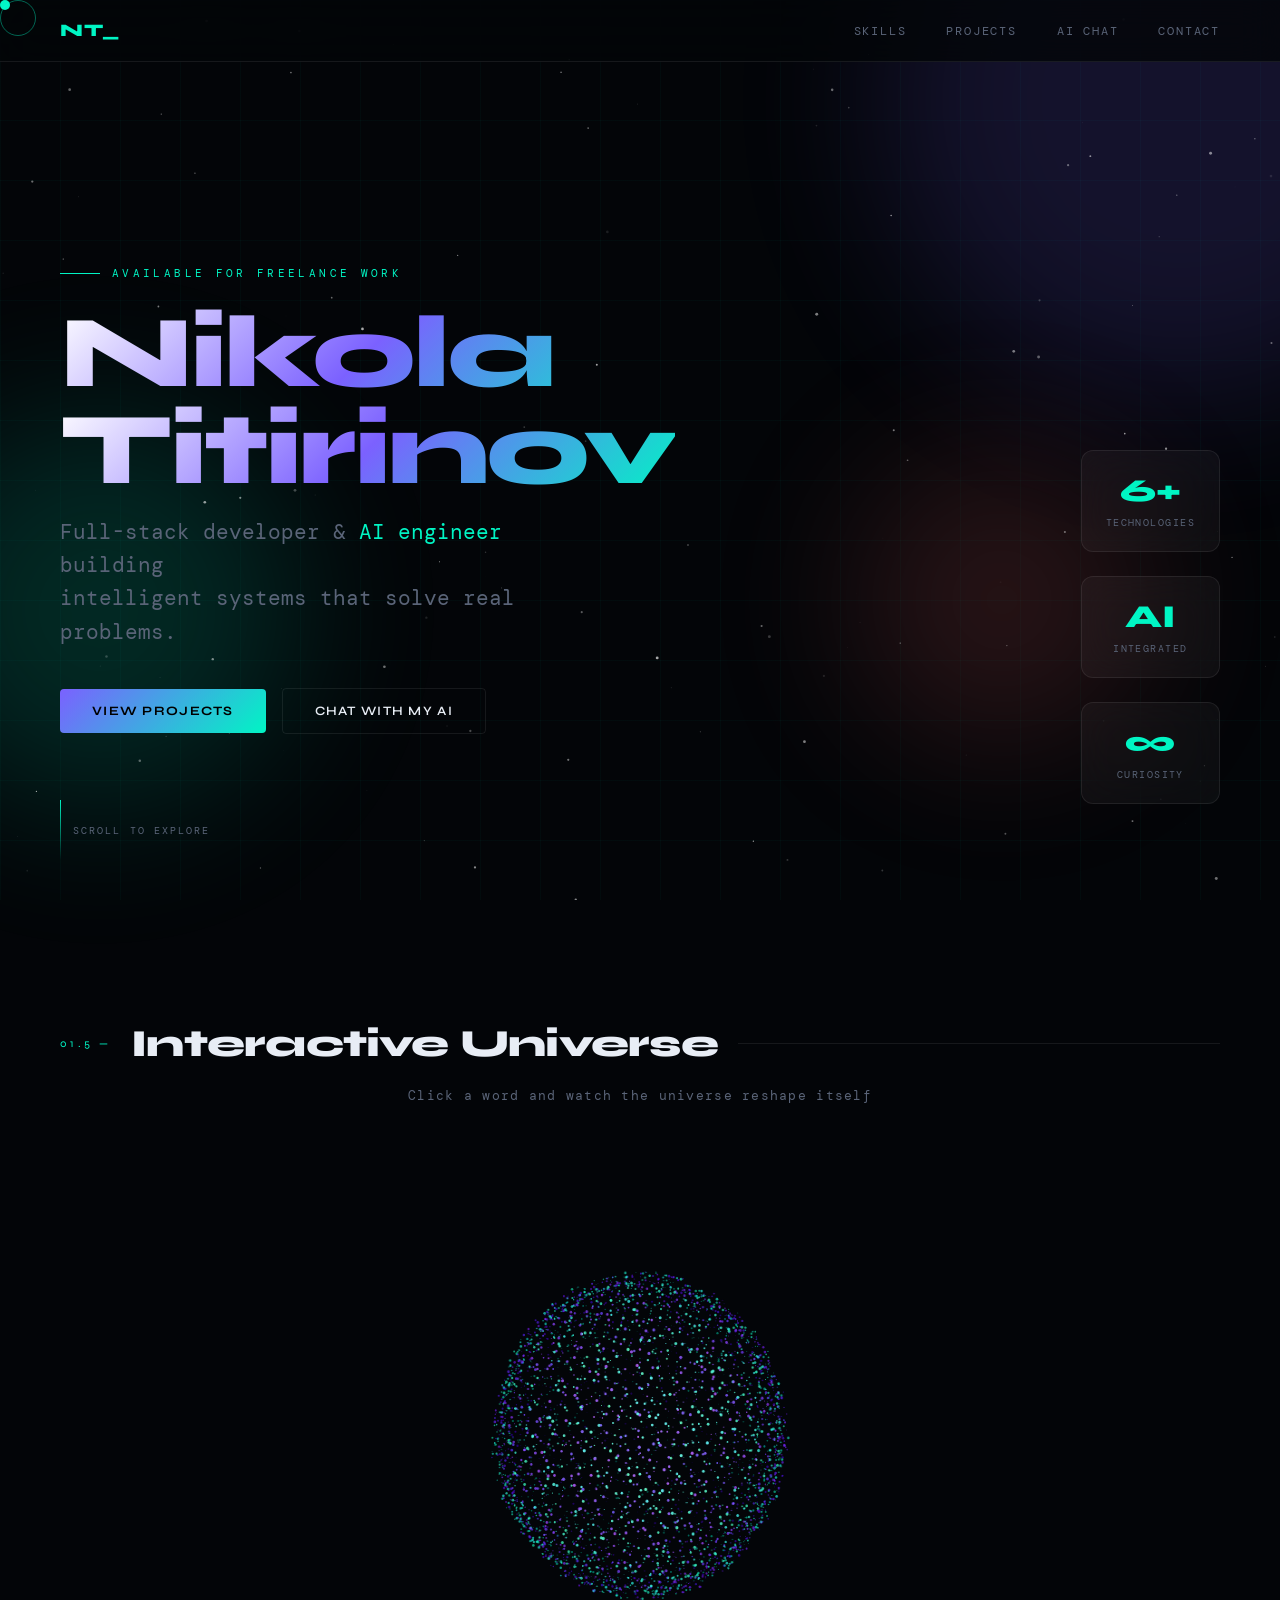
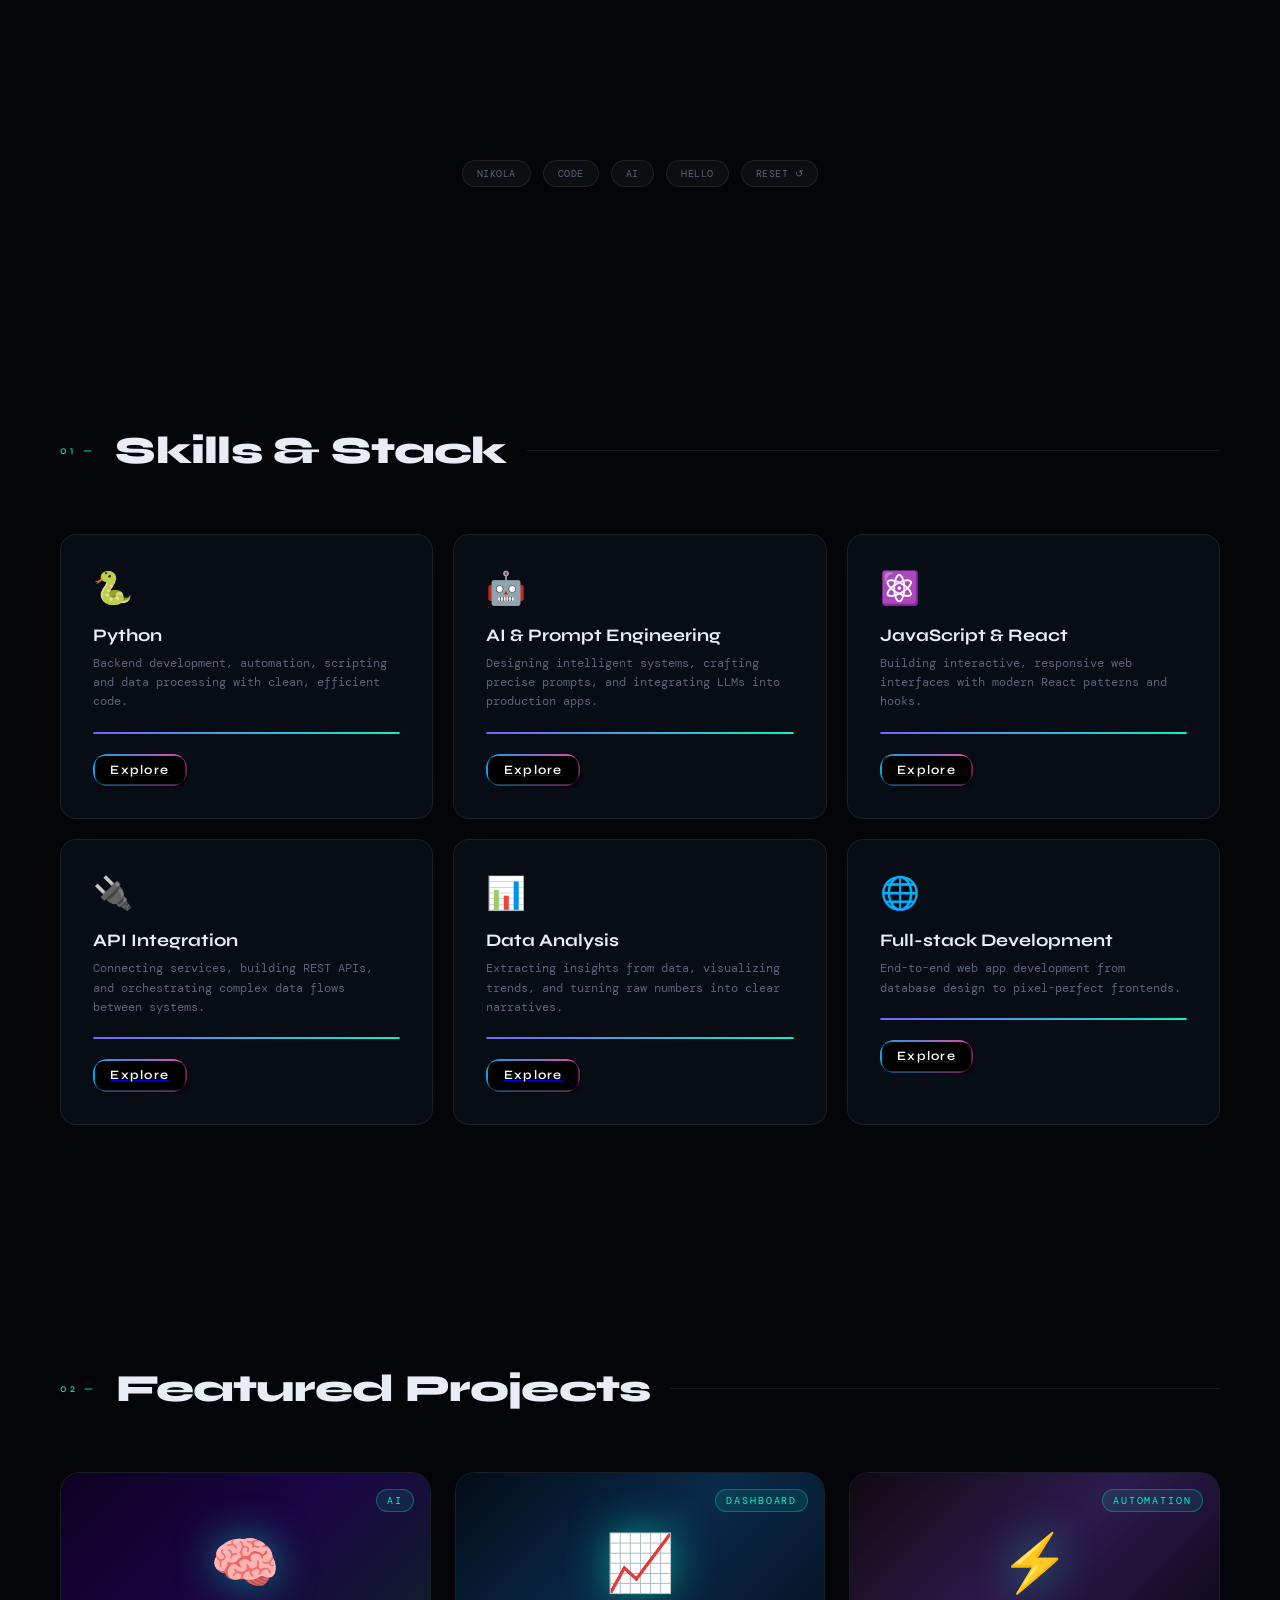
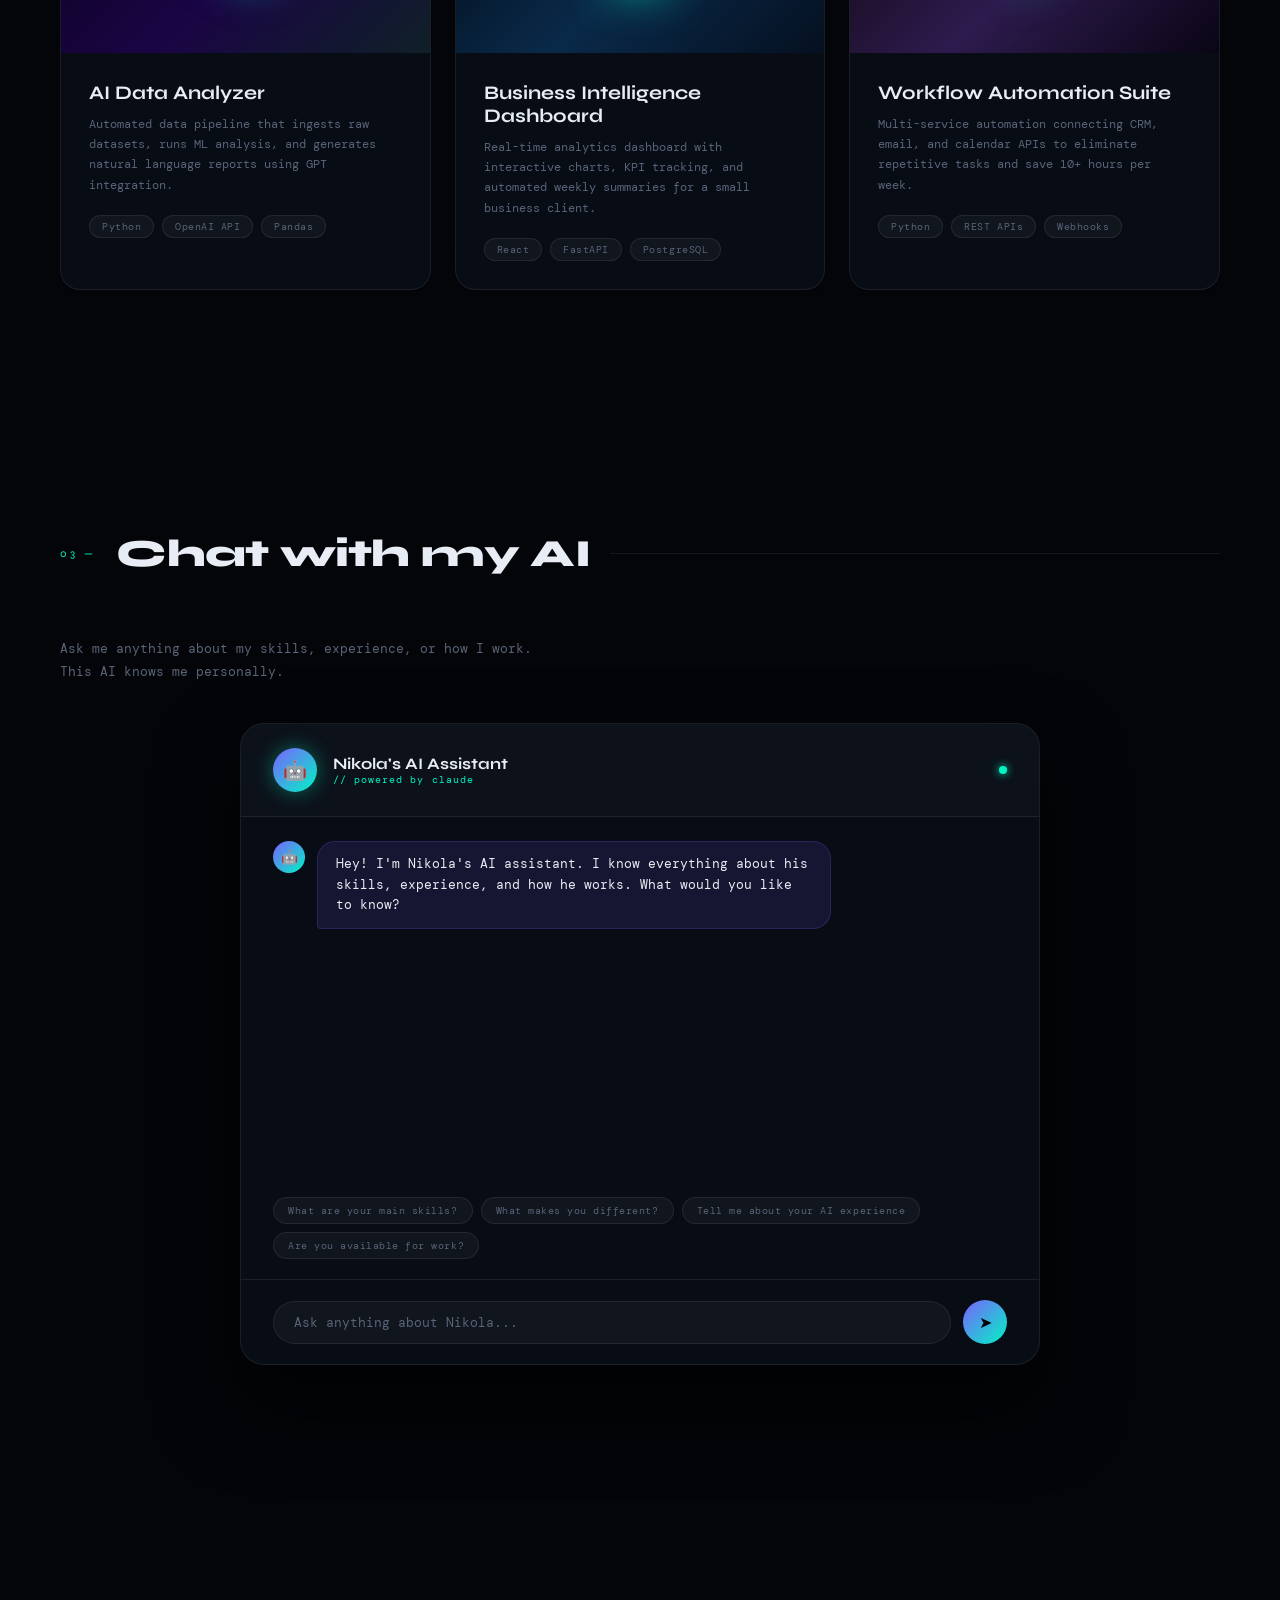
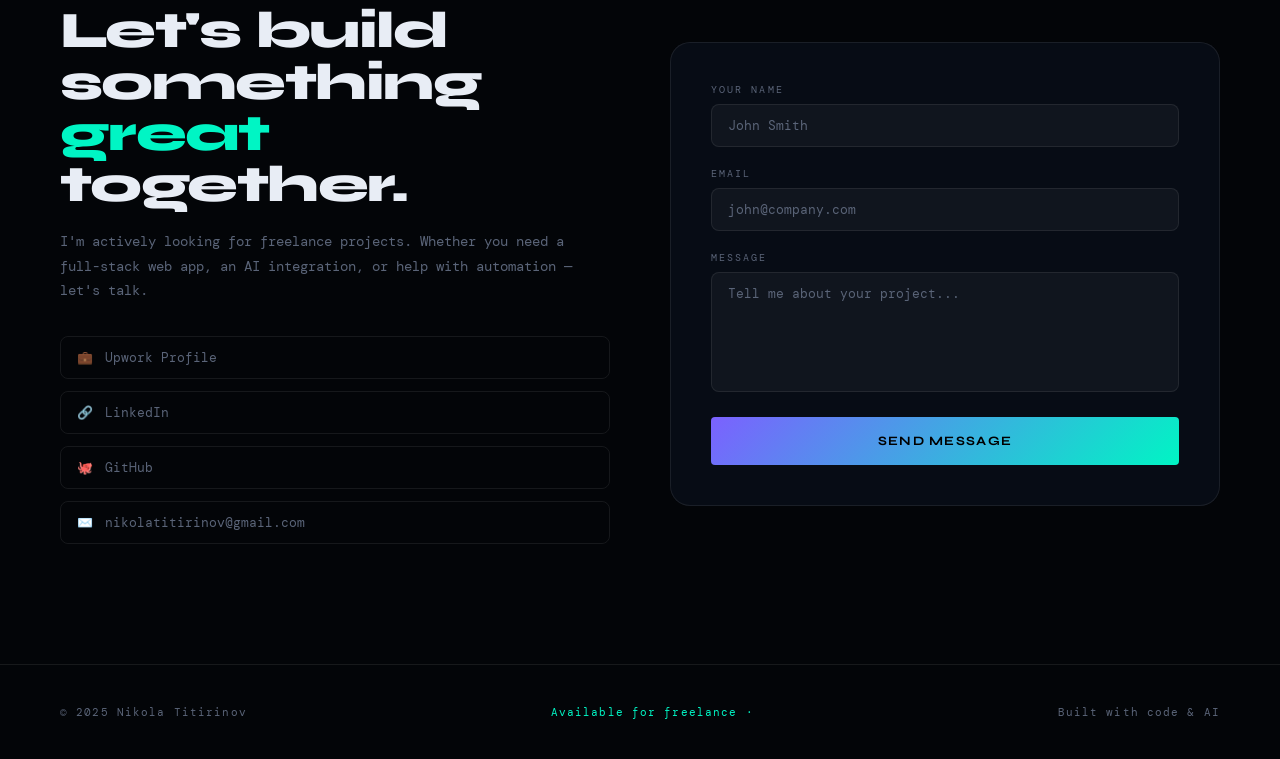
==== commit e3b96177: "Contact Form eddits" ====
--- a/index.html
+++ b/index.html
@@ -790,17 +790,17 @@
       <h2>Let's build something <span style="color:var(--neon)">great</span> together.</h2>
       <p>I'm actively looking for freelance projects. Whether you need a full-stack web app, an AI integration, or help with automation — let's talk.</p>
       <div class="contact-links">
-        <a href="https://upwork.com" class="contact-link" target="_blank">
+        <a href="https://www.upwork.com/freelancers/~01ad2ff5292858b3c9?mp_source=share" class="contact-link" target="_blank">
           <span>💼</span> Upwork Profile
         </a>
-        <a href="https://linkedin.com" class="contact-link" target="_blank">
+        <a href="https://www.linkedin.com/in/nikola-titirinov-0359b73b6" class="contact-link" target="_blank">
           <span>🔗</span> LinkedIn
         </a>
-        <a href="https://github.com" class="contact-link" target="_blank">
+        <a href="https://github.com/ThaWhiteOne" class="contact-link" target="_blank">
           <span>🐙</span> GitHub
         </a>
-        <a href="mailto:nikola@example.com" class="contact-link">
-          <span>✉️</span> nikola@email.com
+        <a href="mailto:nikolatitirinov@gmail.com" class="contact-link">
+          <span>✉️</span> nikolatitirinov@gmail.com
         </a>
       </div>
     </div>
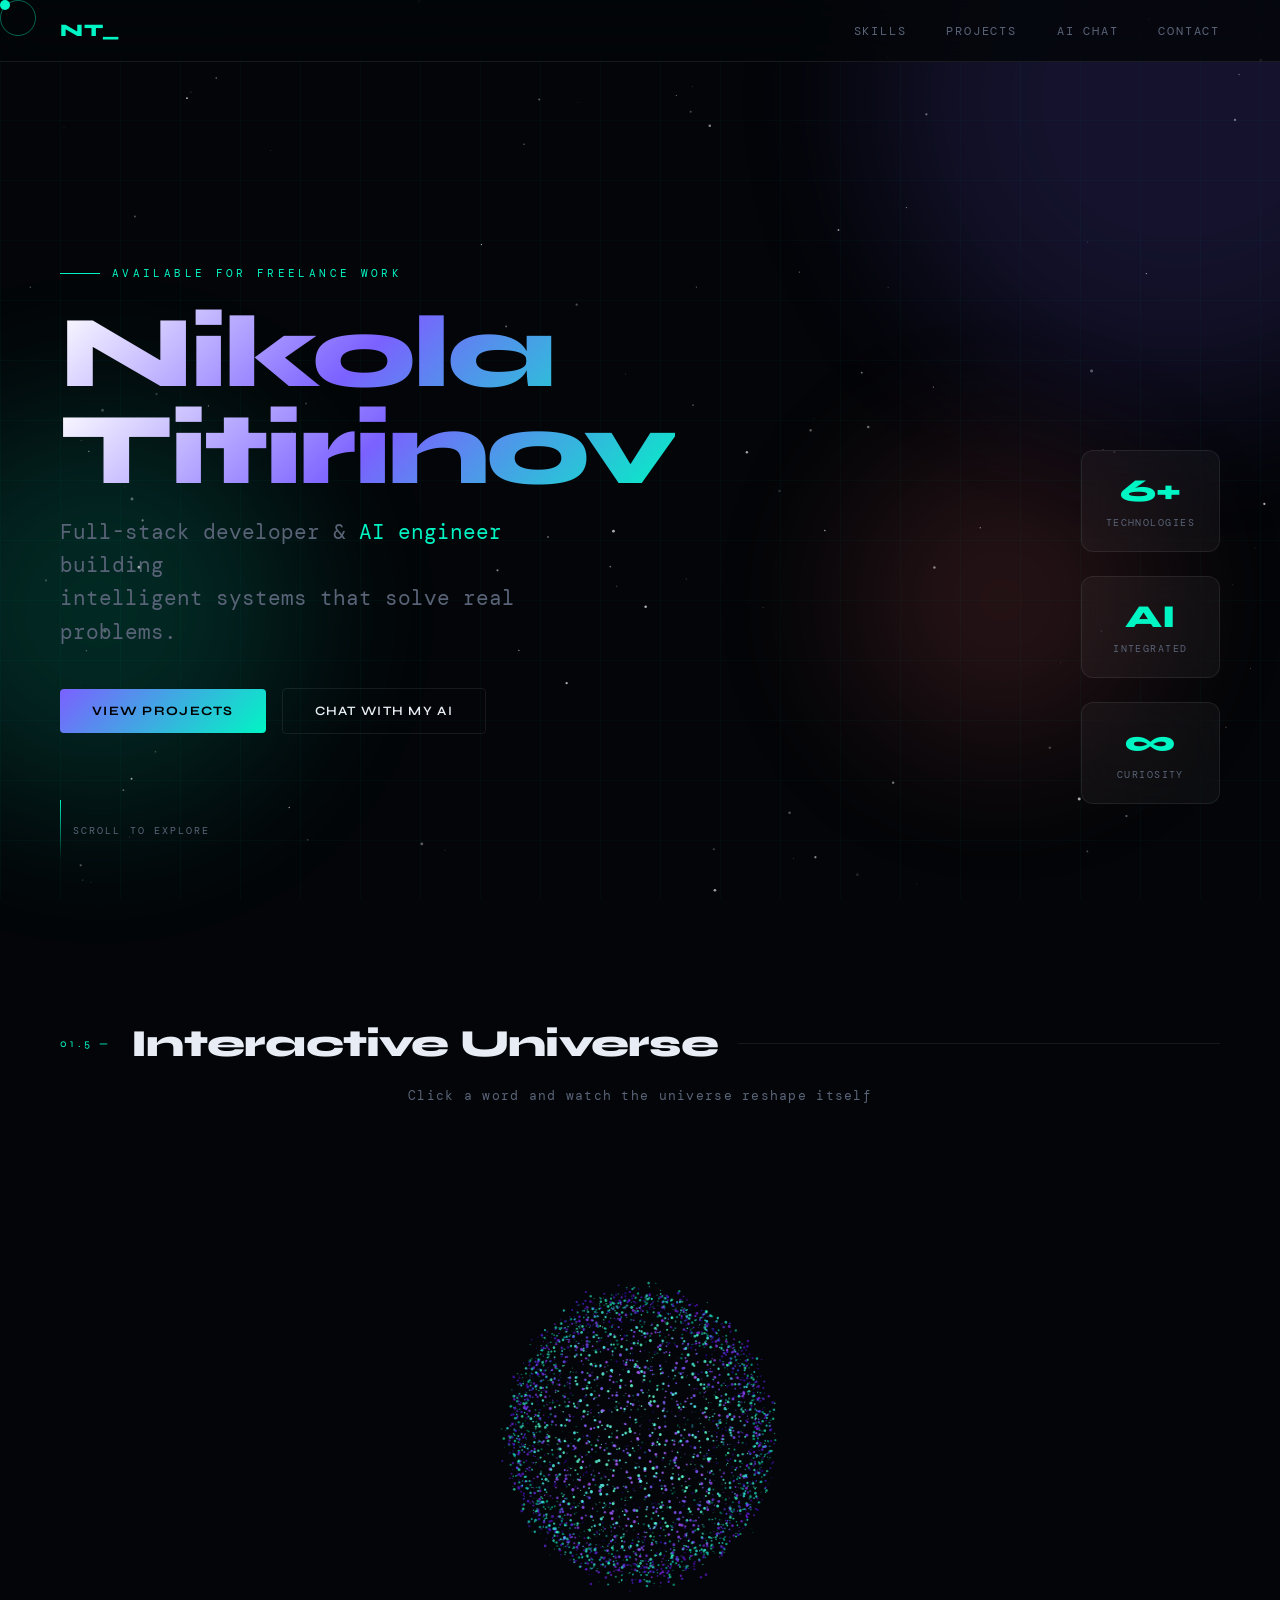
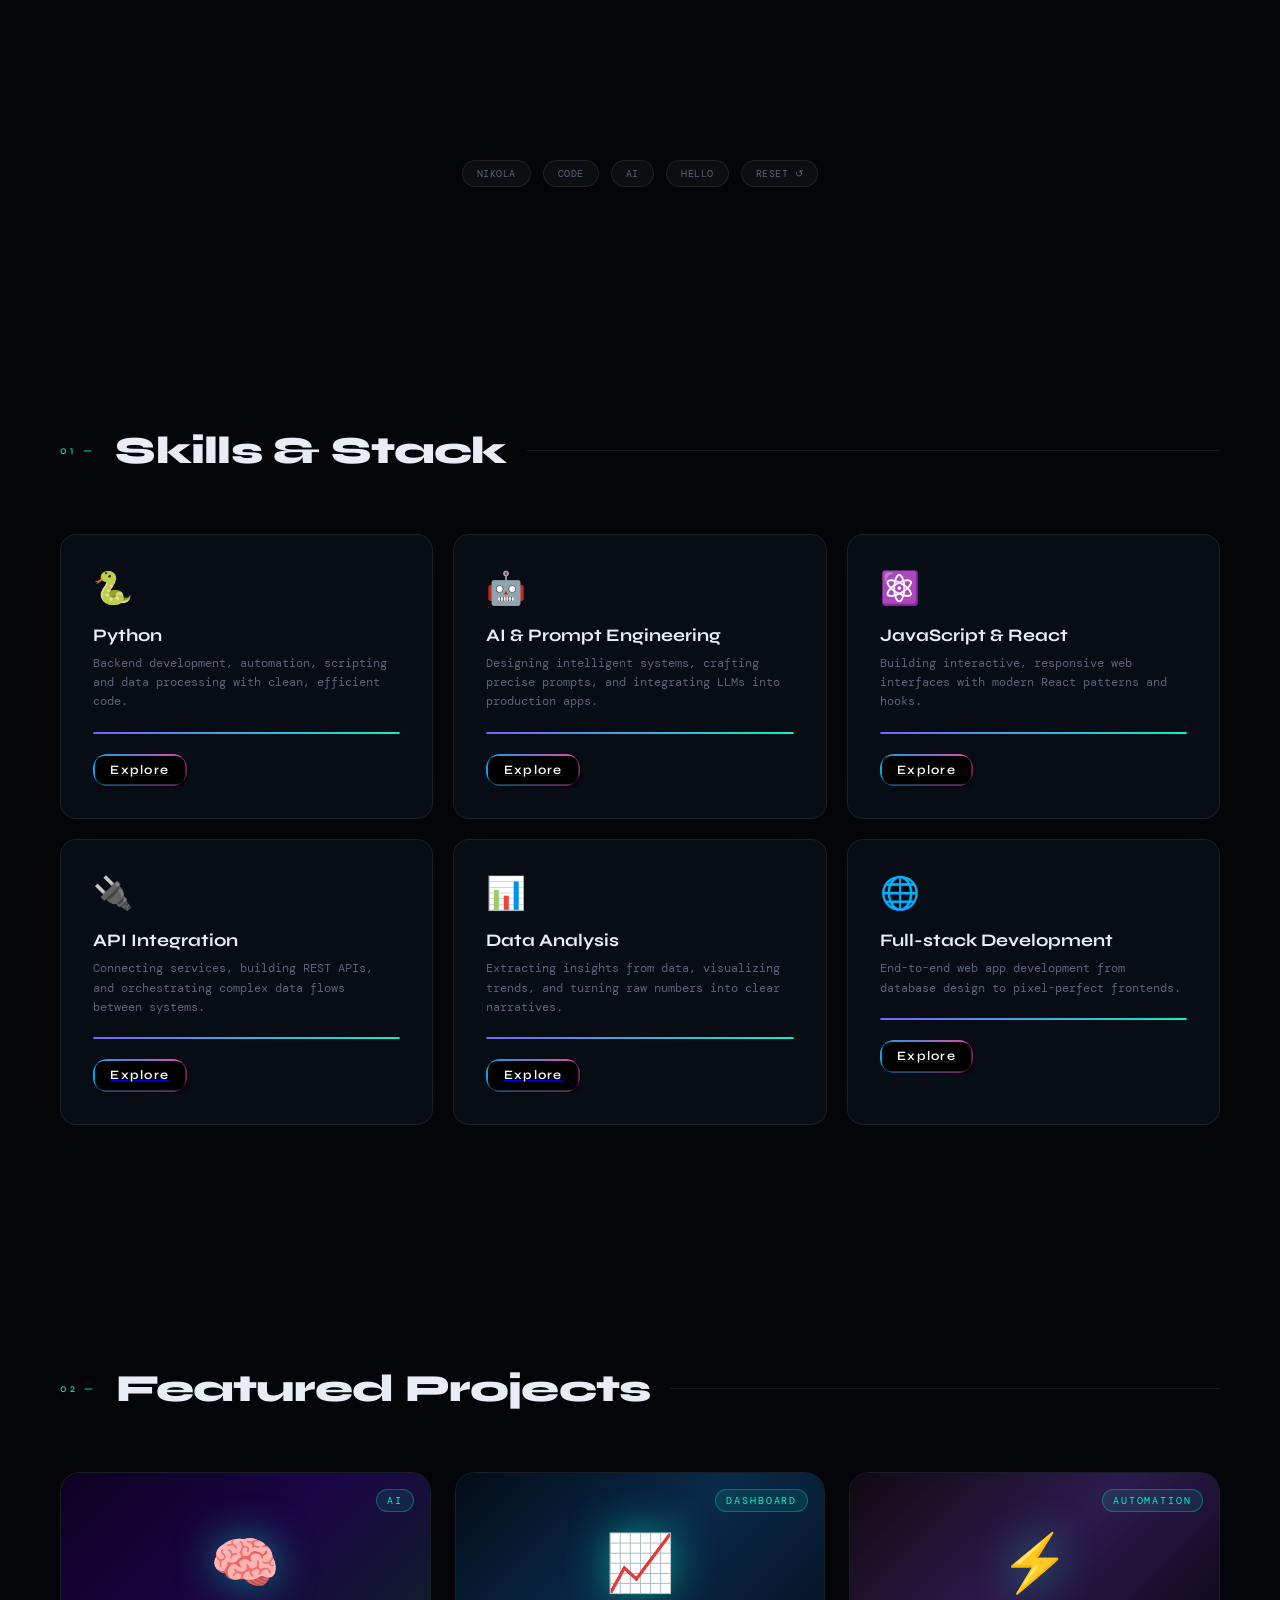
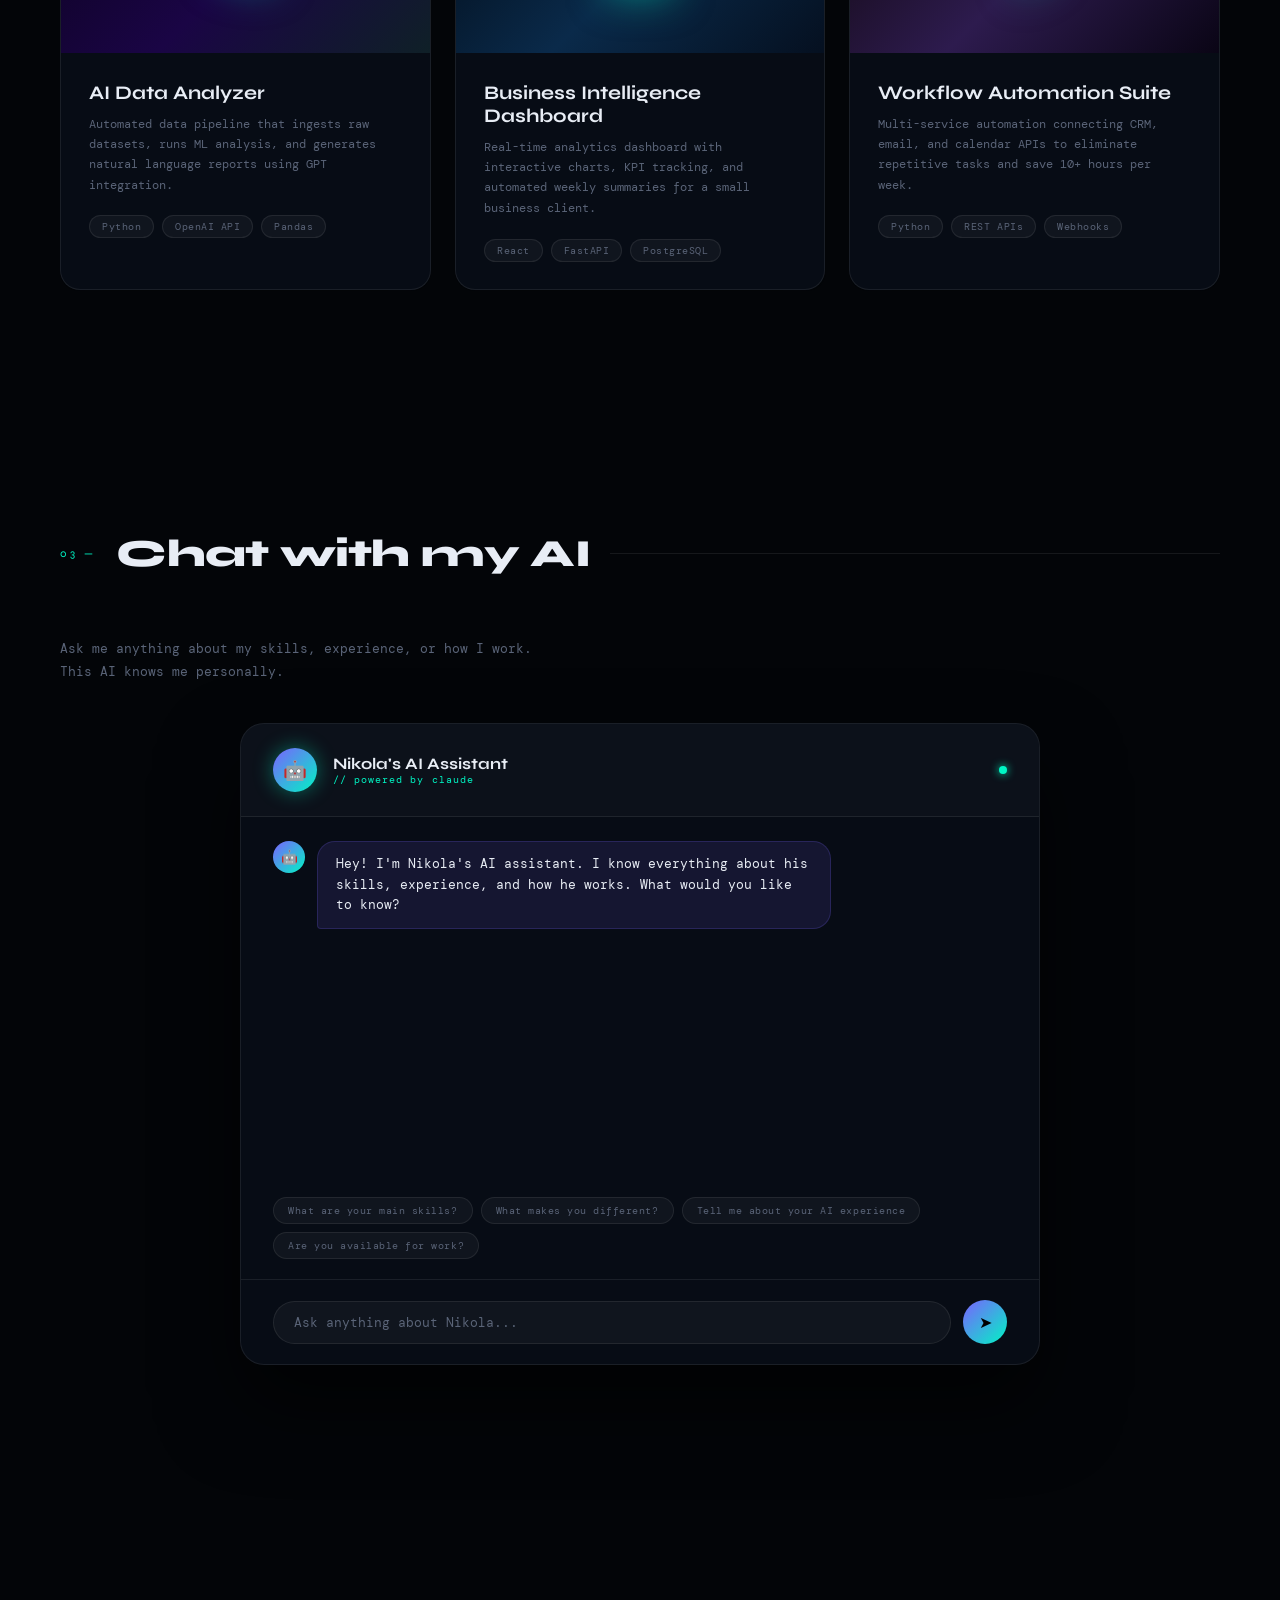
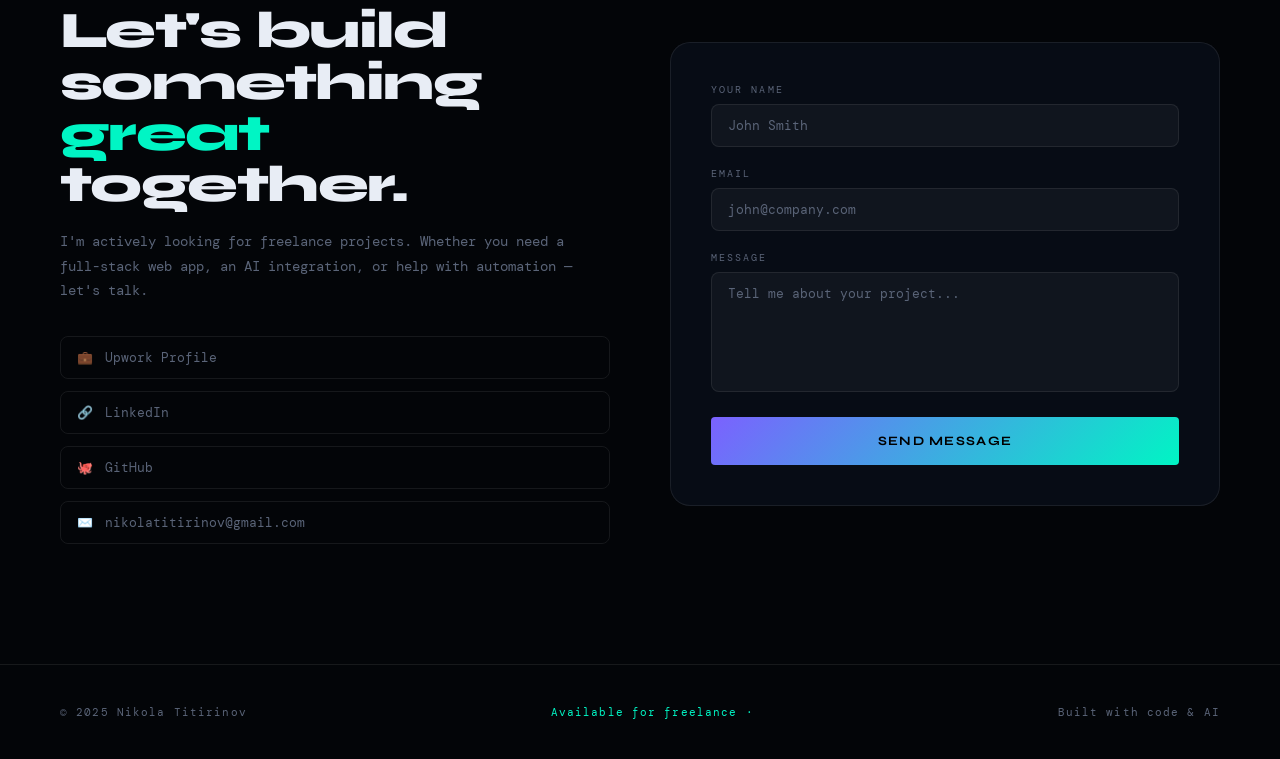
==== commit a00c246e: "connect AI chat to Railway backend" ====
--- a/index.html
+++ b/index.html
@@ -913,7 +913,7 @@
 
 async function callClaude(userMessage) {
   try {
-    const response = await fetch("http://localhost:8000/chat", {
+    const response = await fetch("https://thawhiteonegithubio-production.up.railway.app/chat", {
       method: "POST",
       headers: { "Content-Type": "application/json" },
       body: JSON.stringify({ message: userMessage })
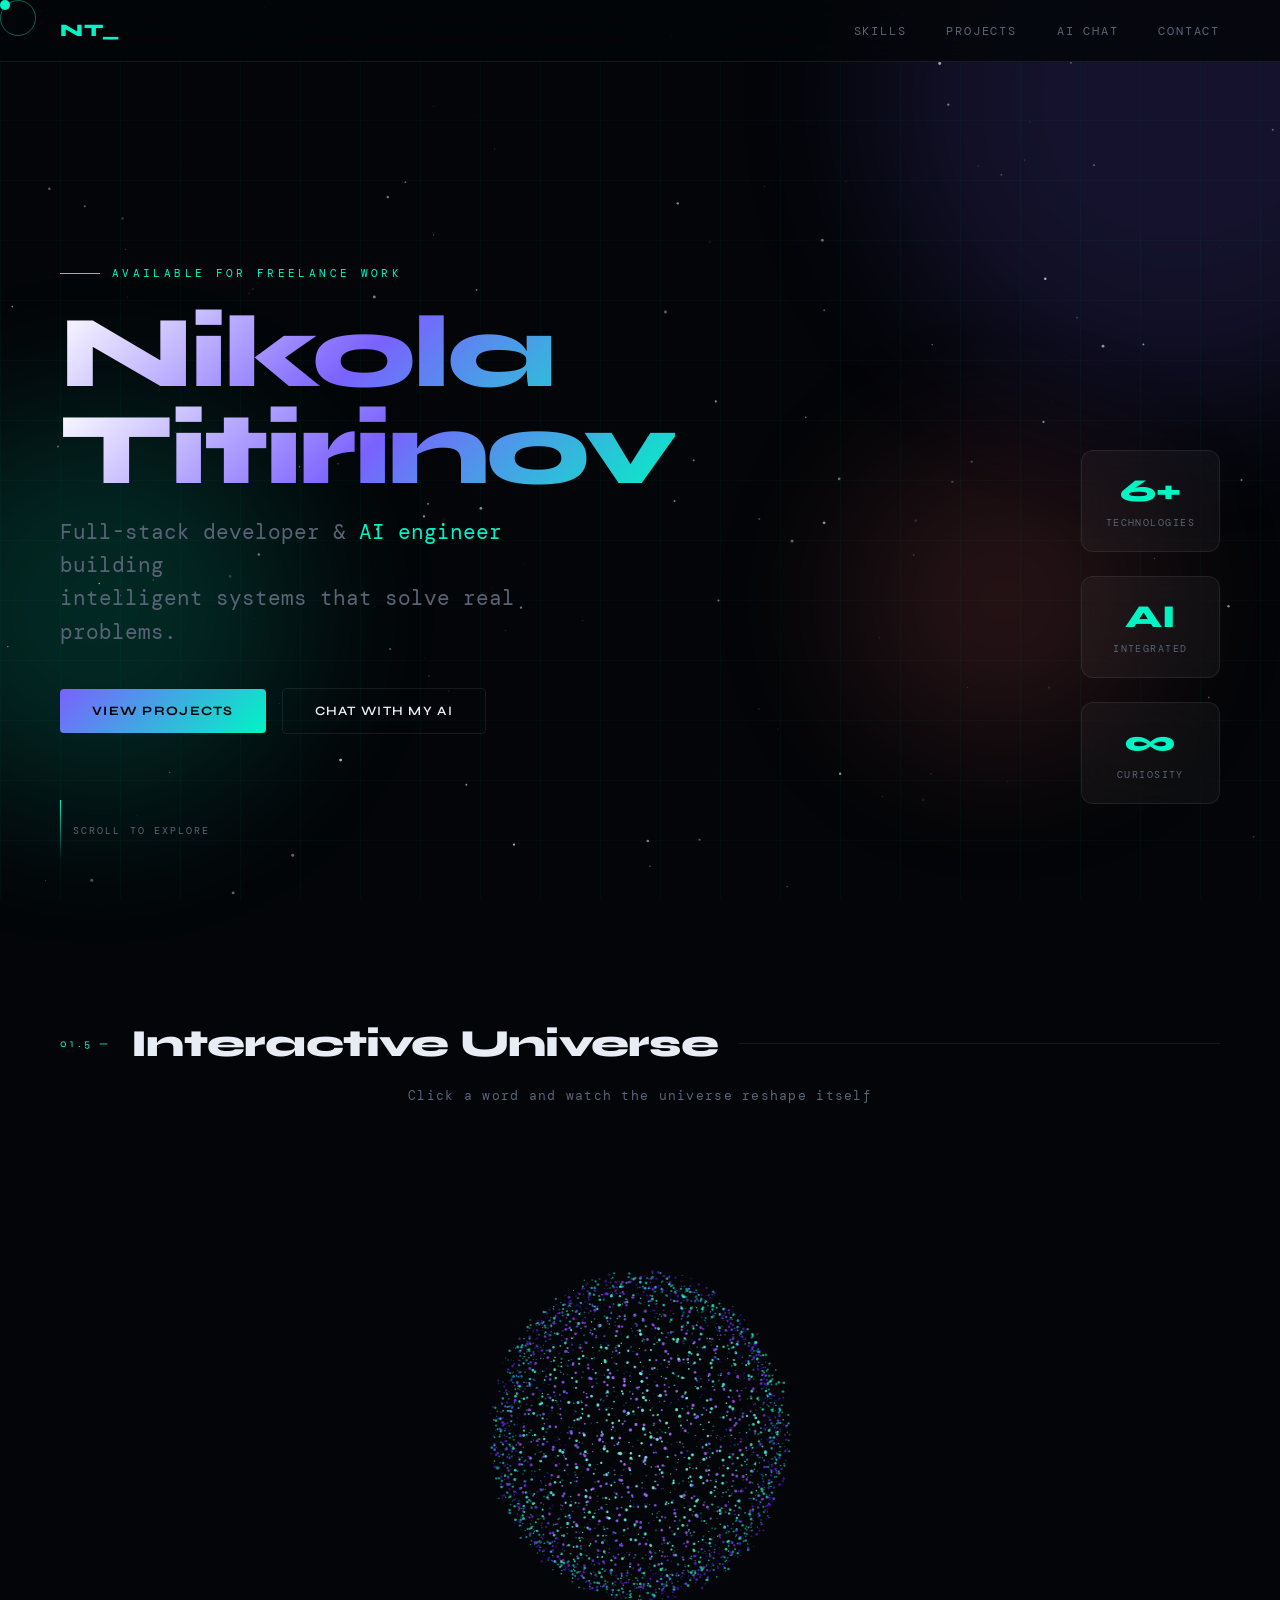
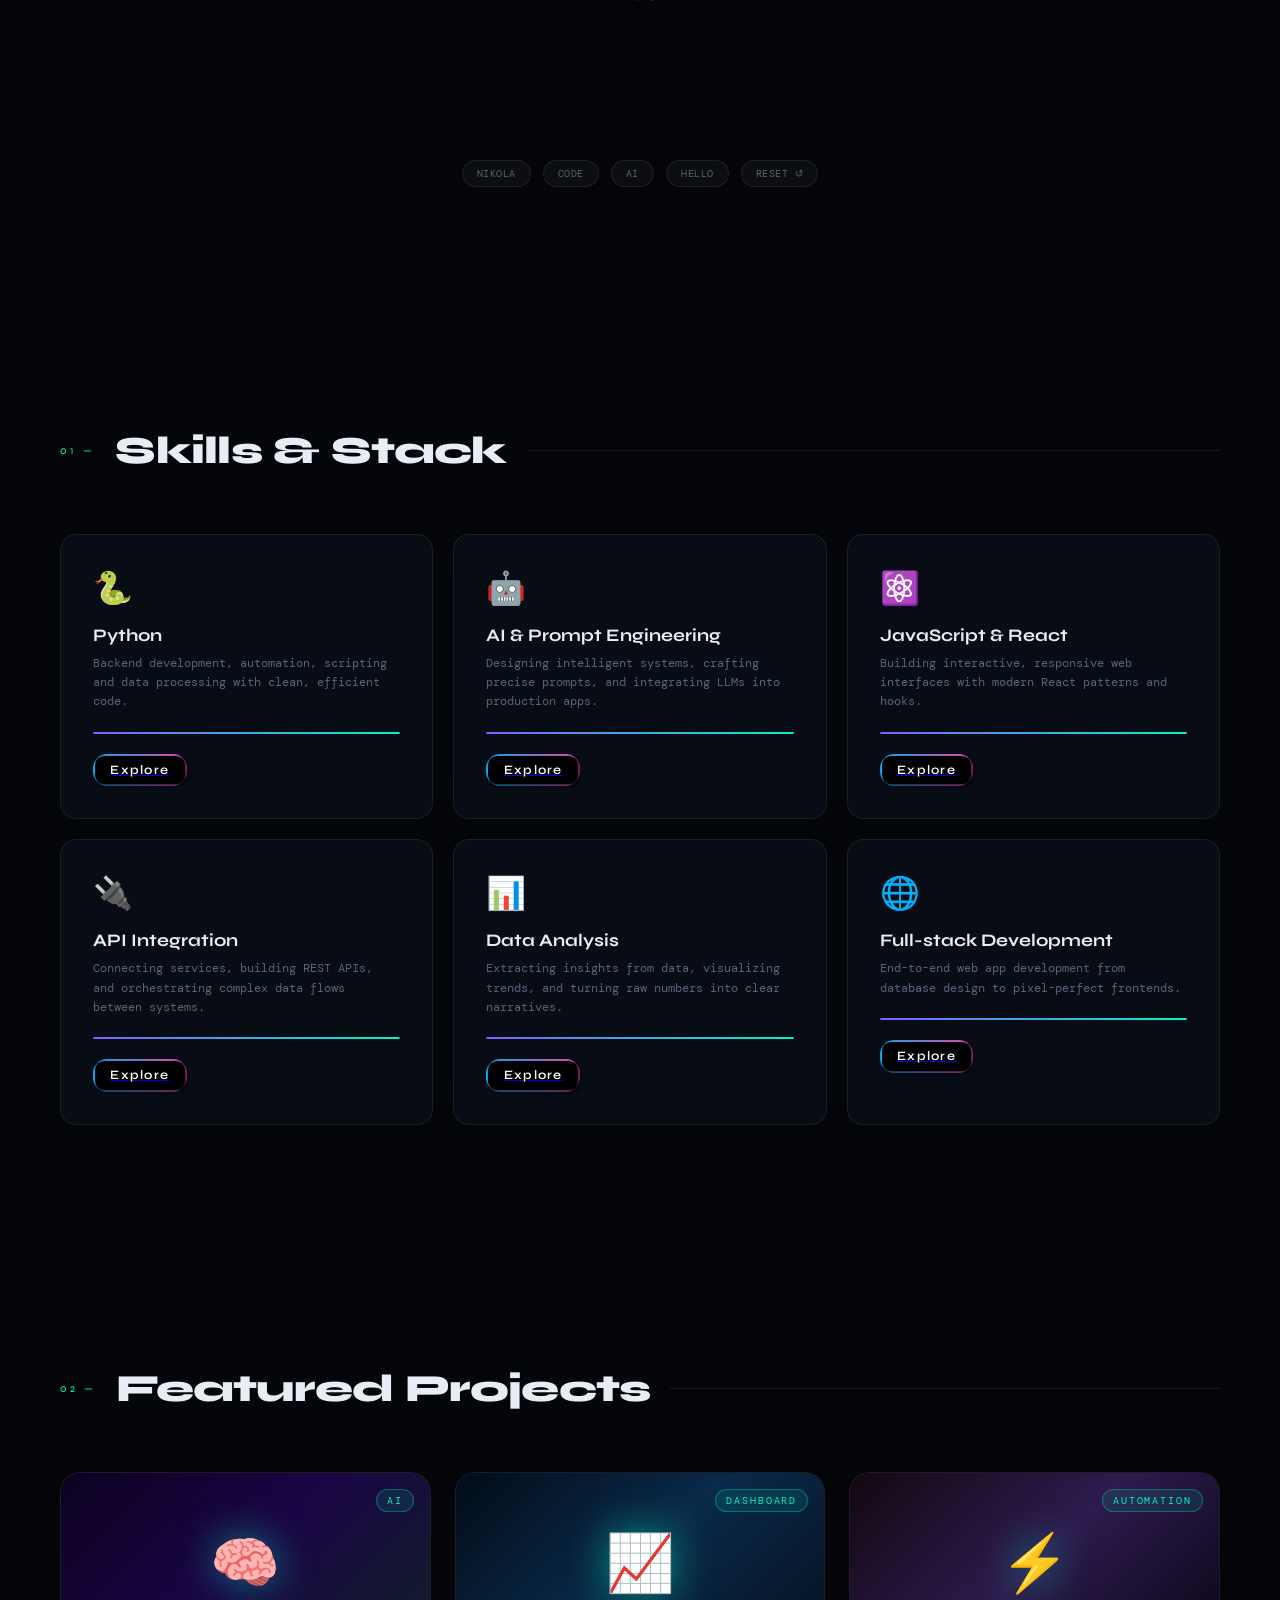
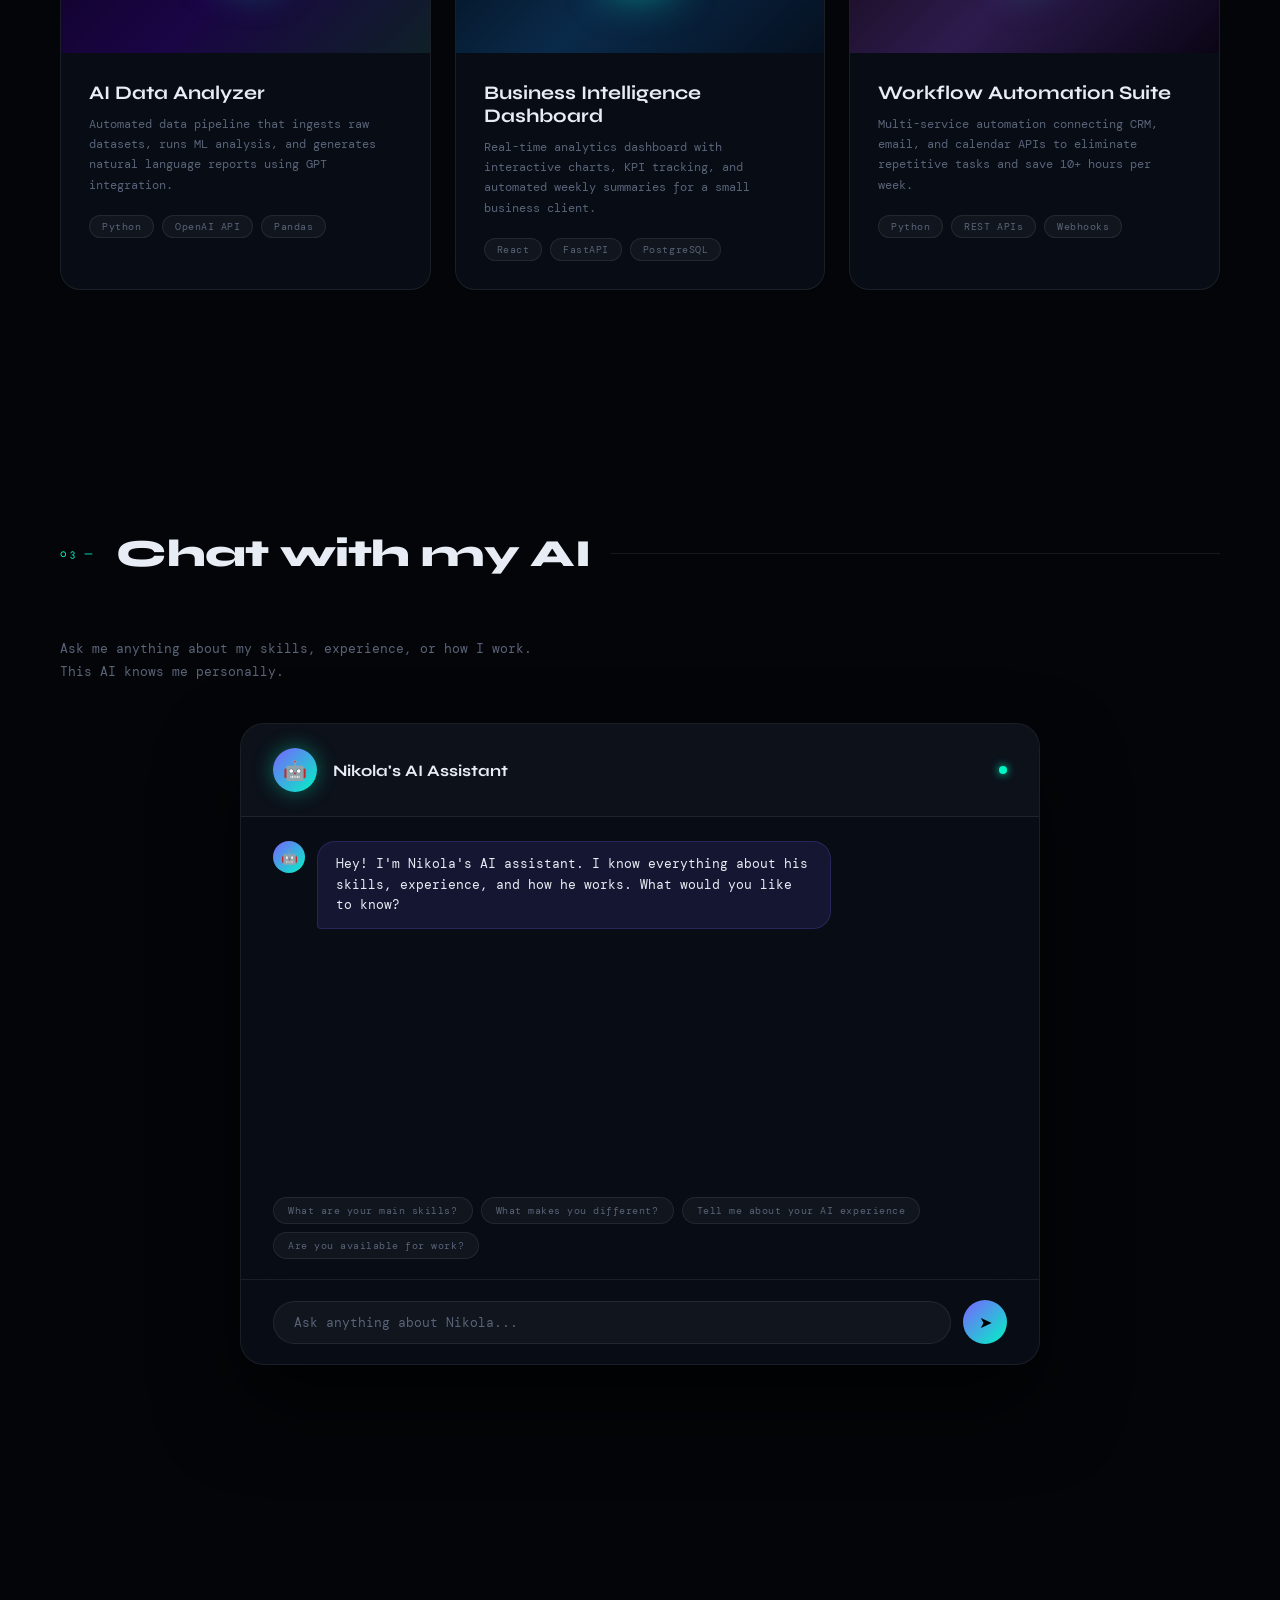
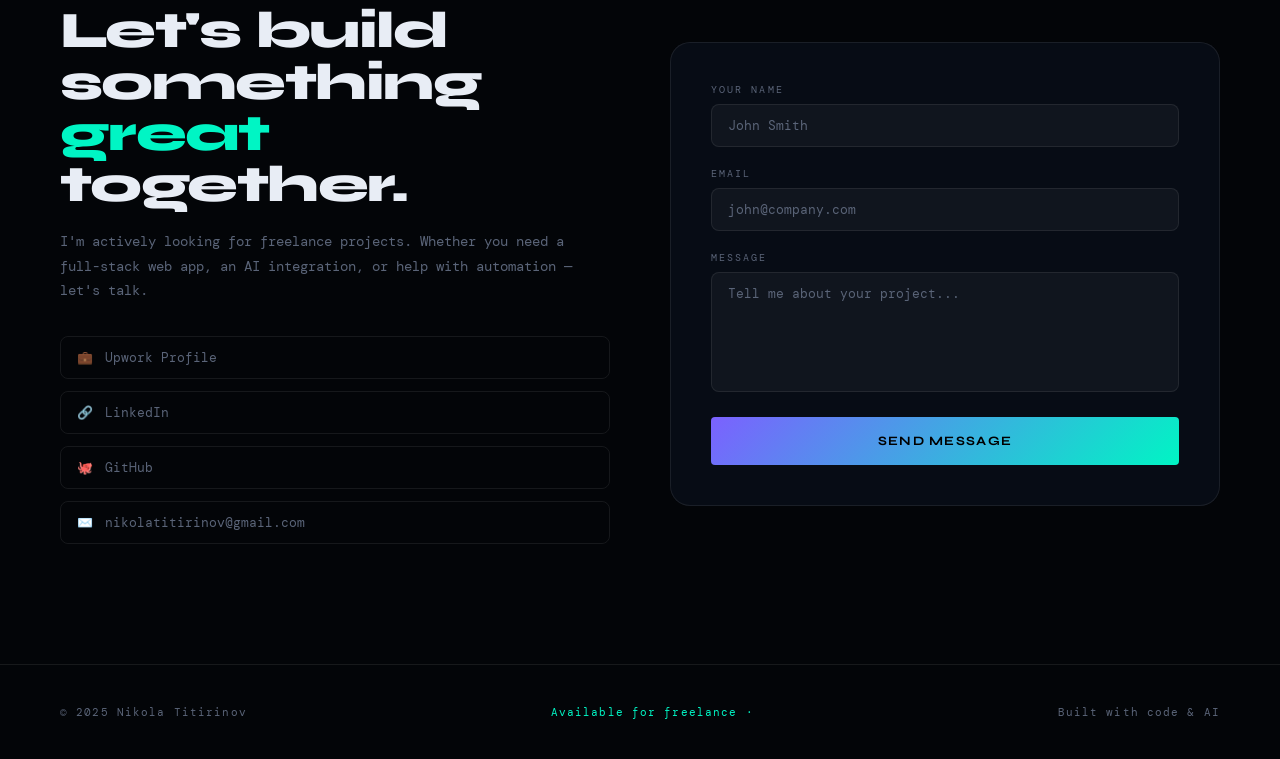
==== commit de4c91b7: "main" ====
--- a/index.html
+++ b/index.html
@@ -760,7 +760,6 @@
       <div class="chat-avatar">🤖</div>
       <div>
         <div class="chat-title">Nikola's AI Assistant</div>
-        <div class="chat-subtitle">// powered by claude</div>
       </div>
       <div class="online-dot"></div>
     </div>
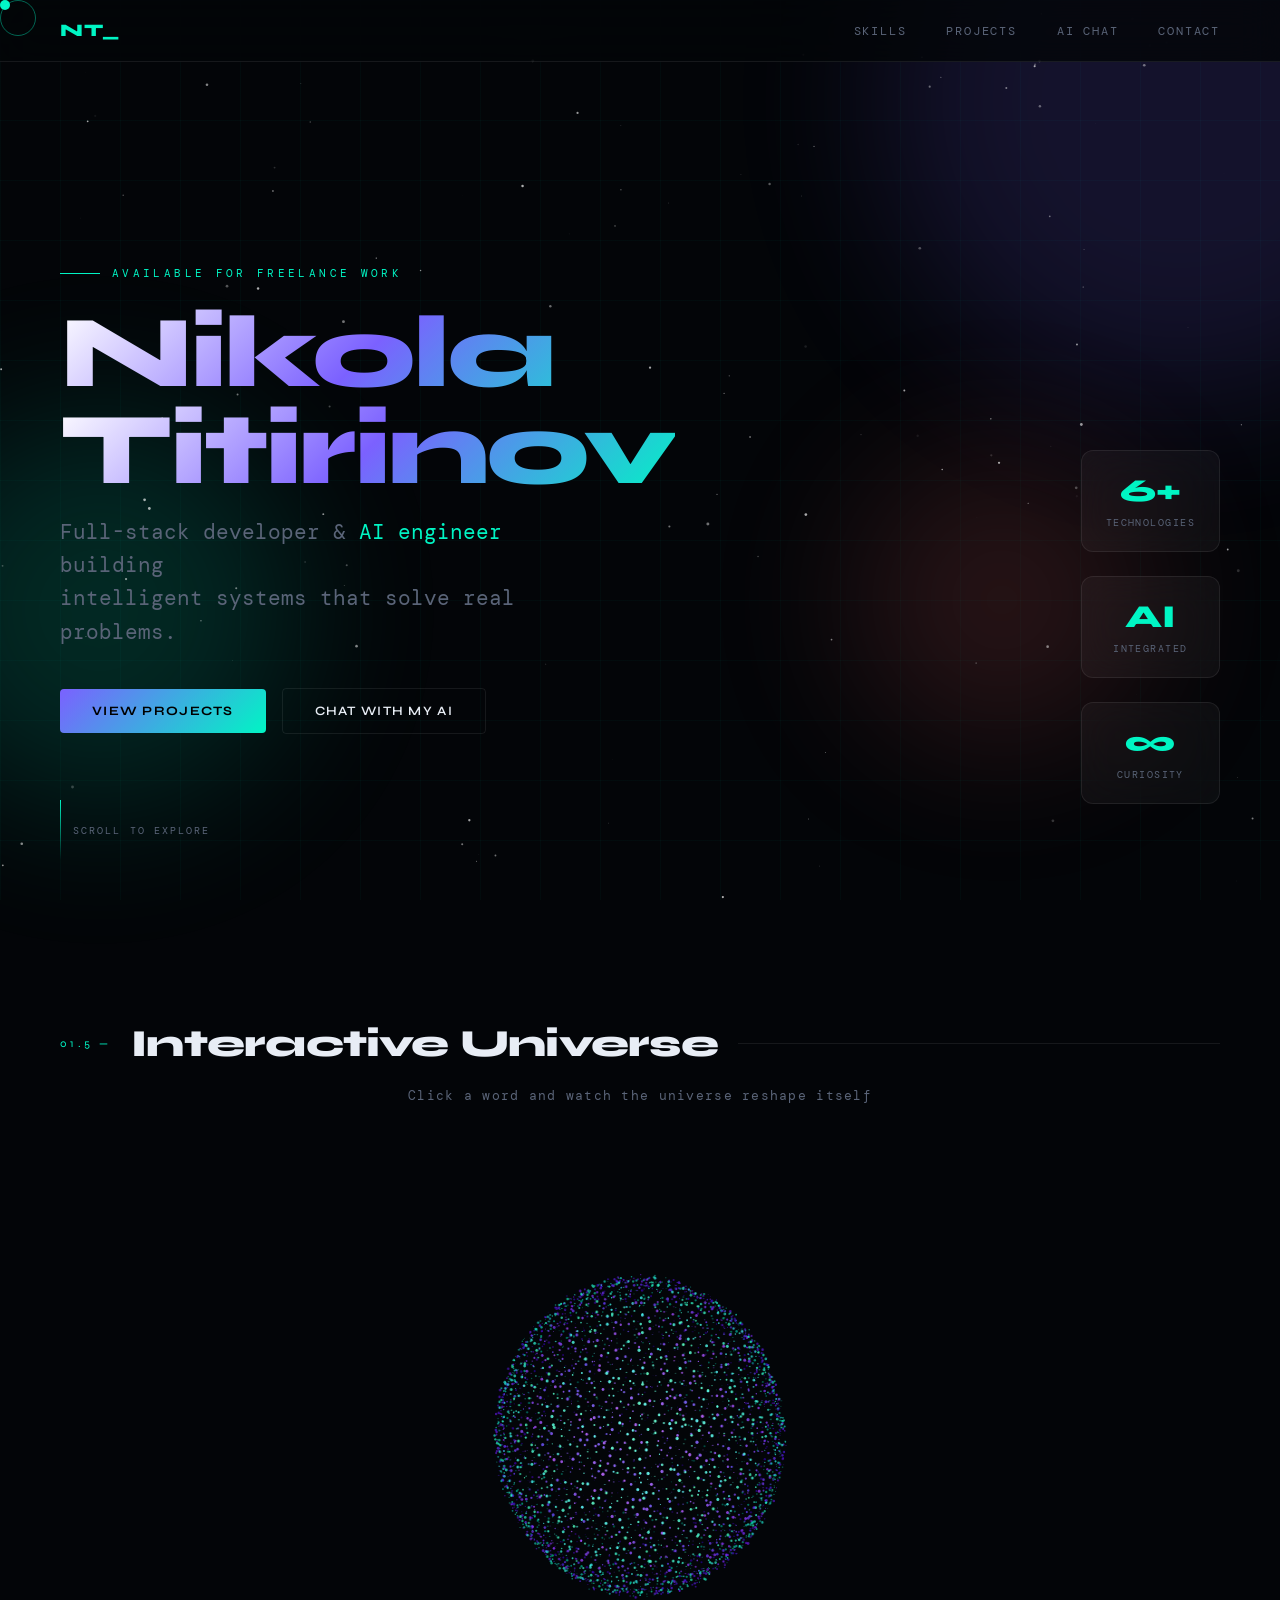
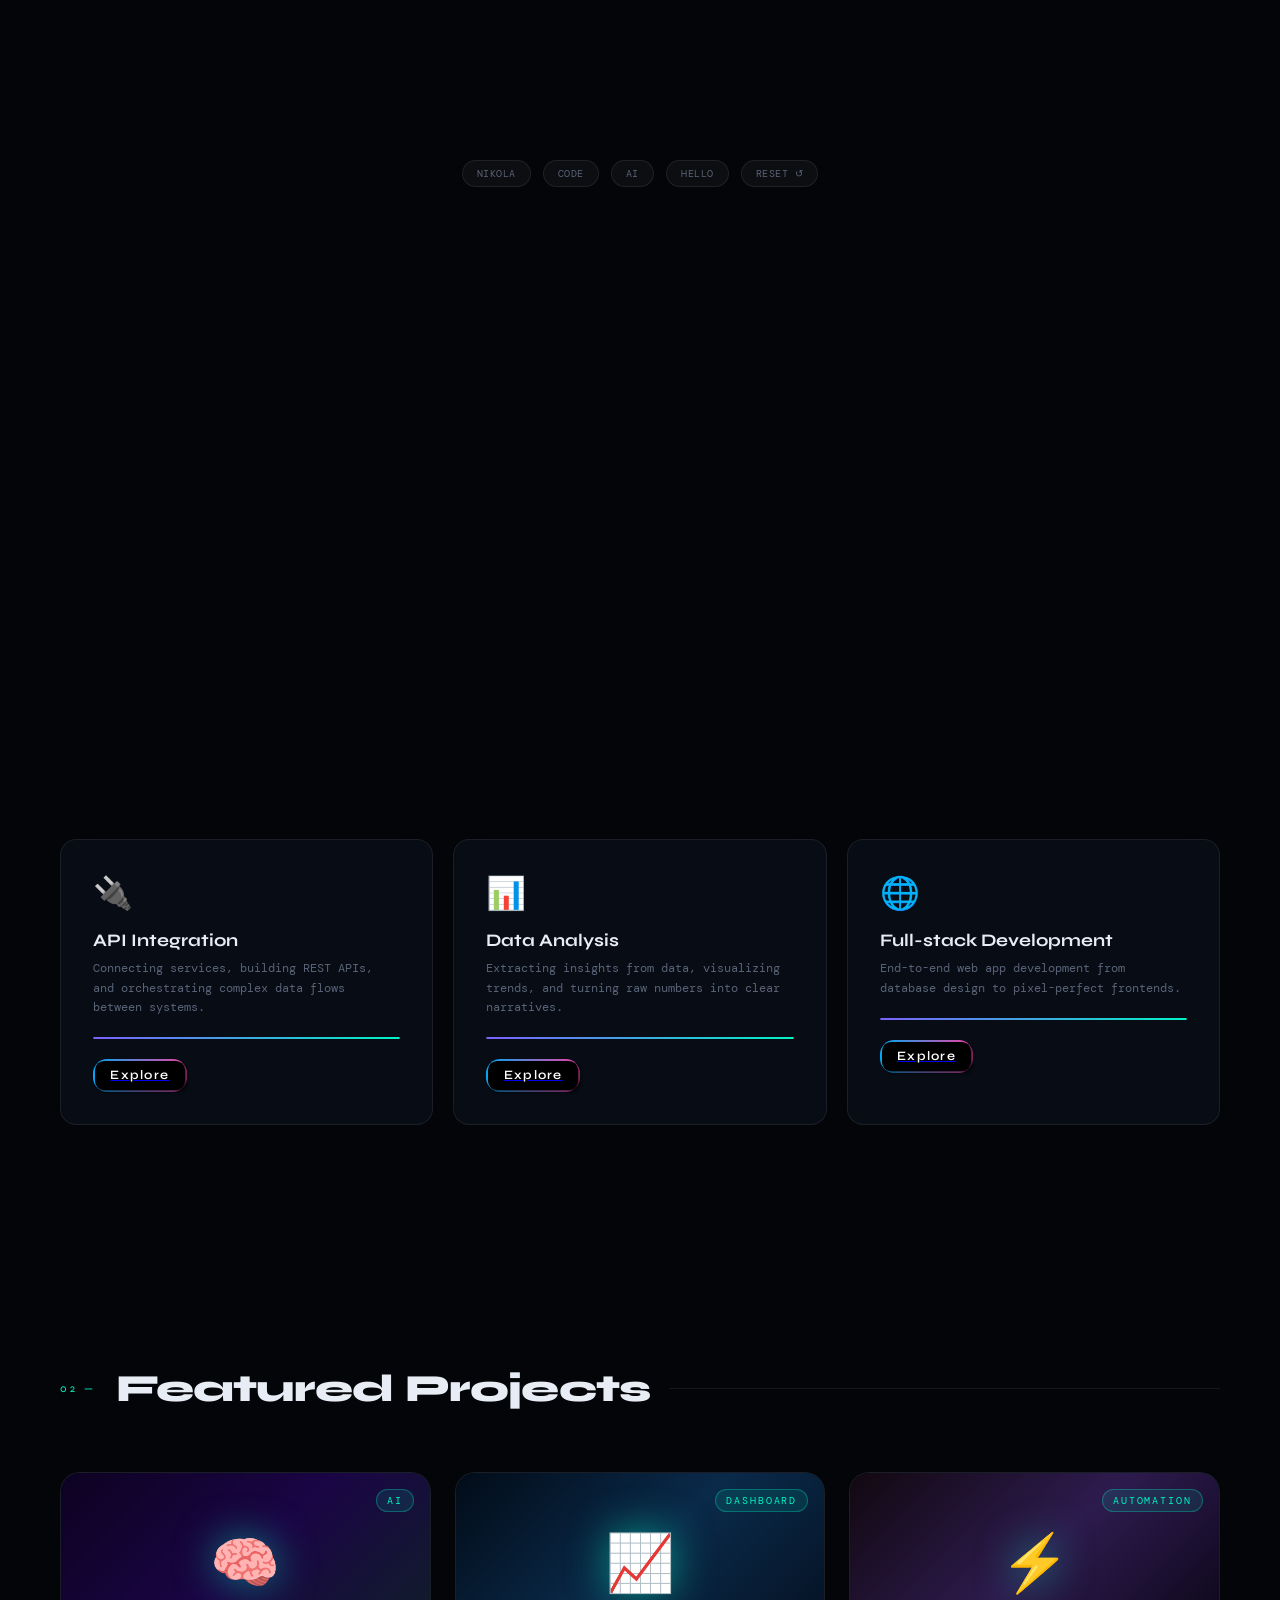
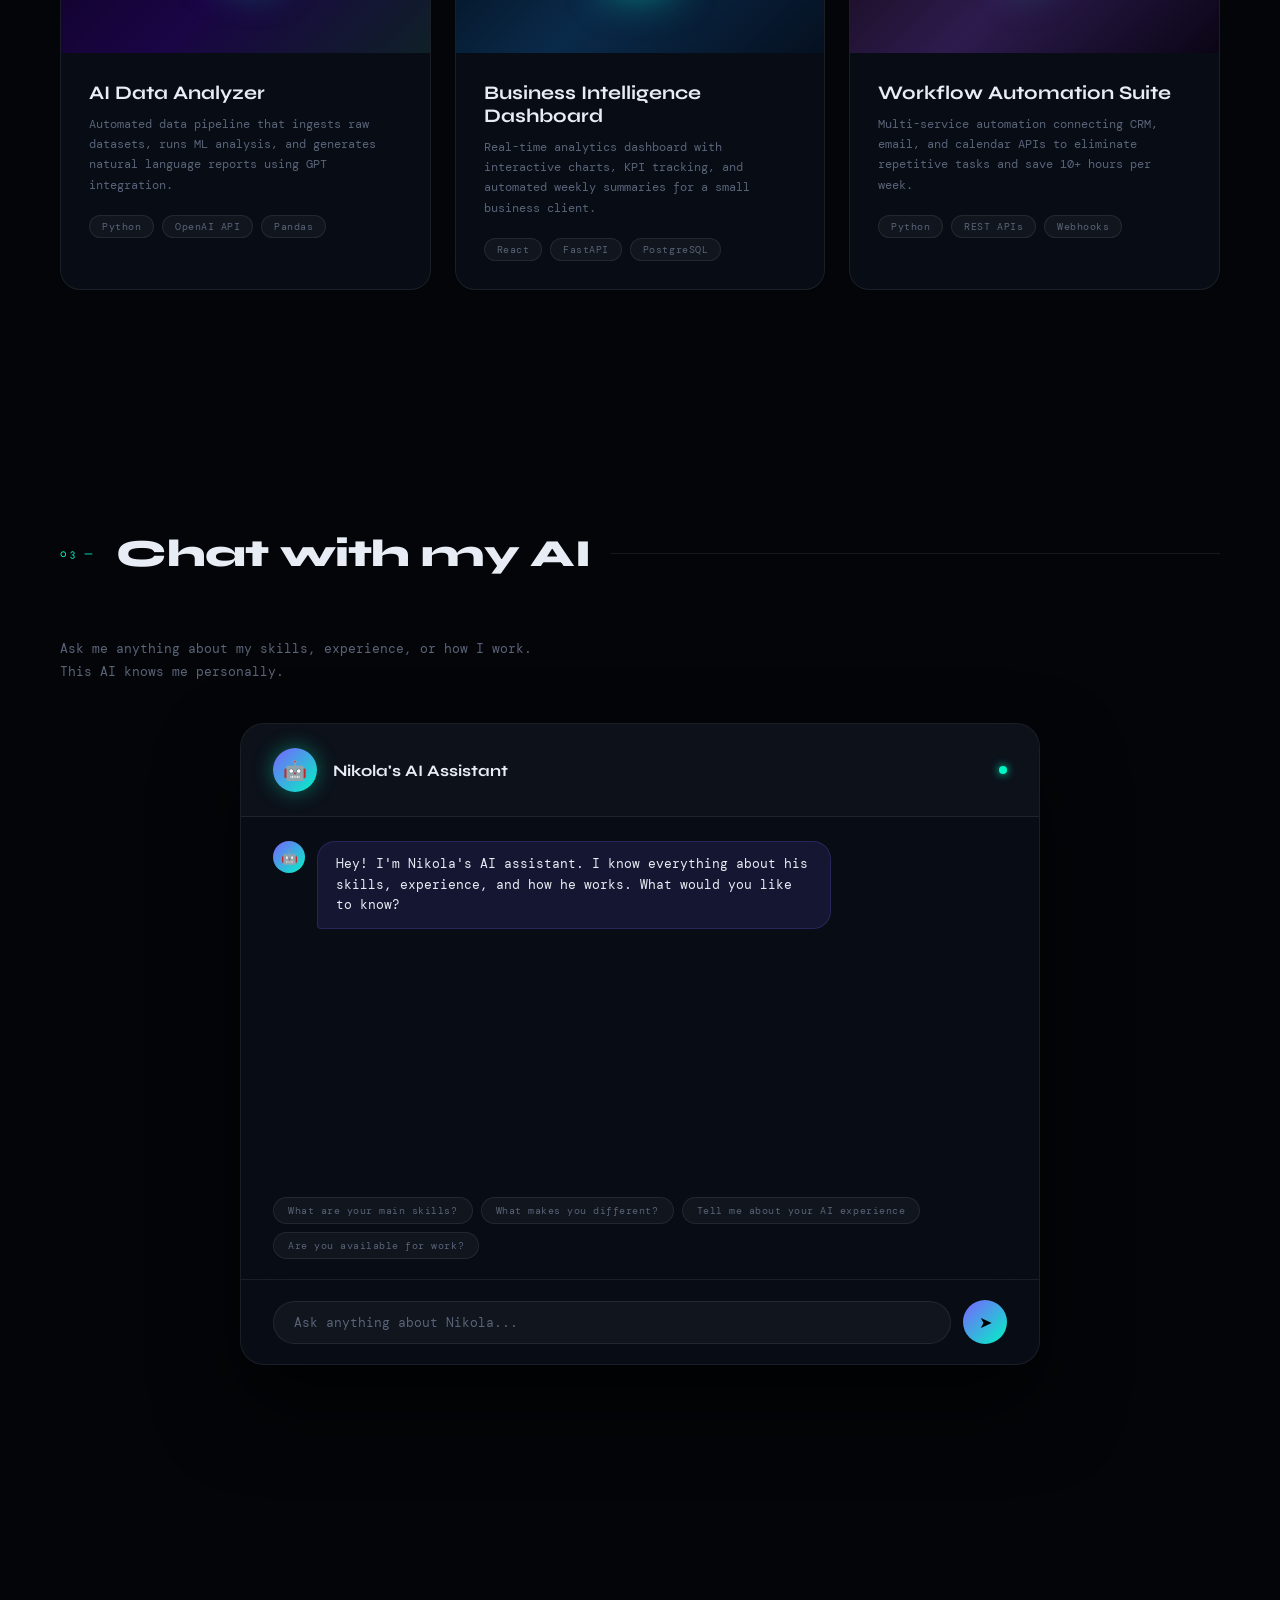
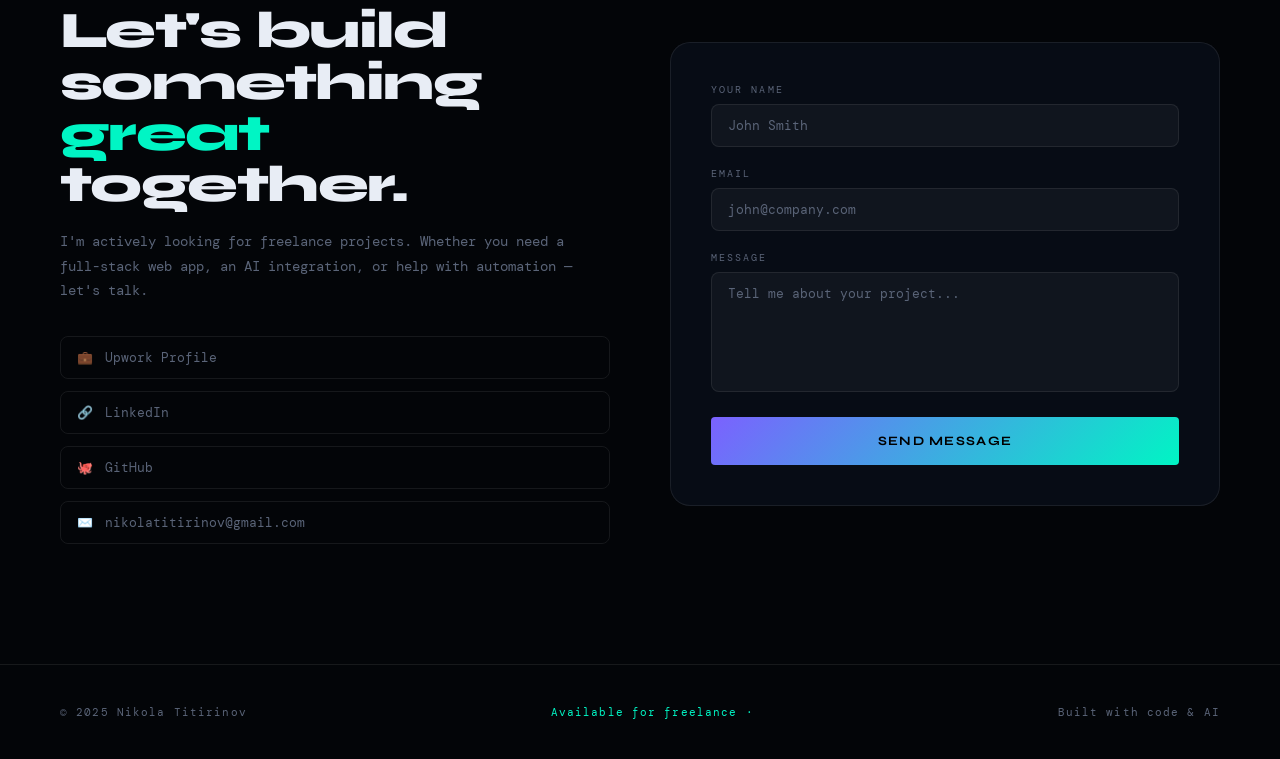
==== commit 6b6a0f8d: "Updated the AI Info" ====
--- a/index.html
+++ b/index.html
@@ -905,6 +905,7 @@
 - He's building his freelance career on Upwork and LinkedIn
 - He's passionate, driven, and always learning
 - He's honest about his experience level but confident in his ability to deliver results, especially using AI tools
+- Links to his profiles: Upwork (https://www.upwork.com/freelancers/~01ad2ff5292858b3c9?mp_source=share), LinkedIn (https://www.linkedin.com/in/nikola-titirinov-0359b73b6), GitHub (https://github.com/nikolatitirinov)
 
 Personality: Friendly, direct, confident but humble. Speaks like a real person, not corporate.
 
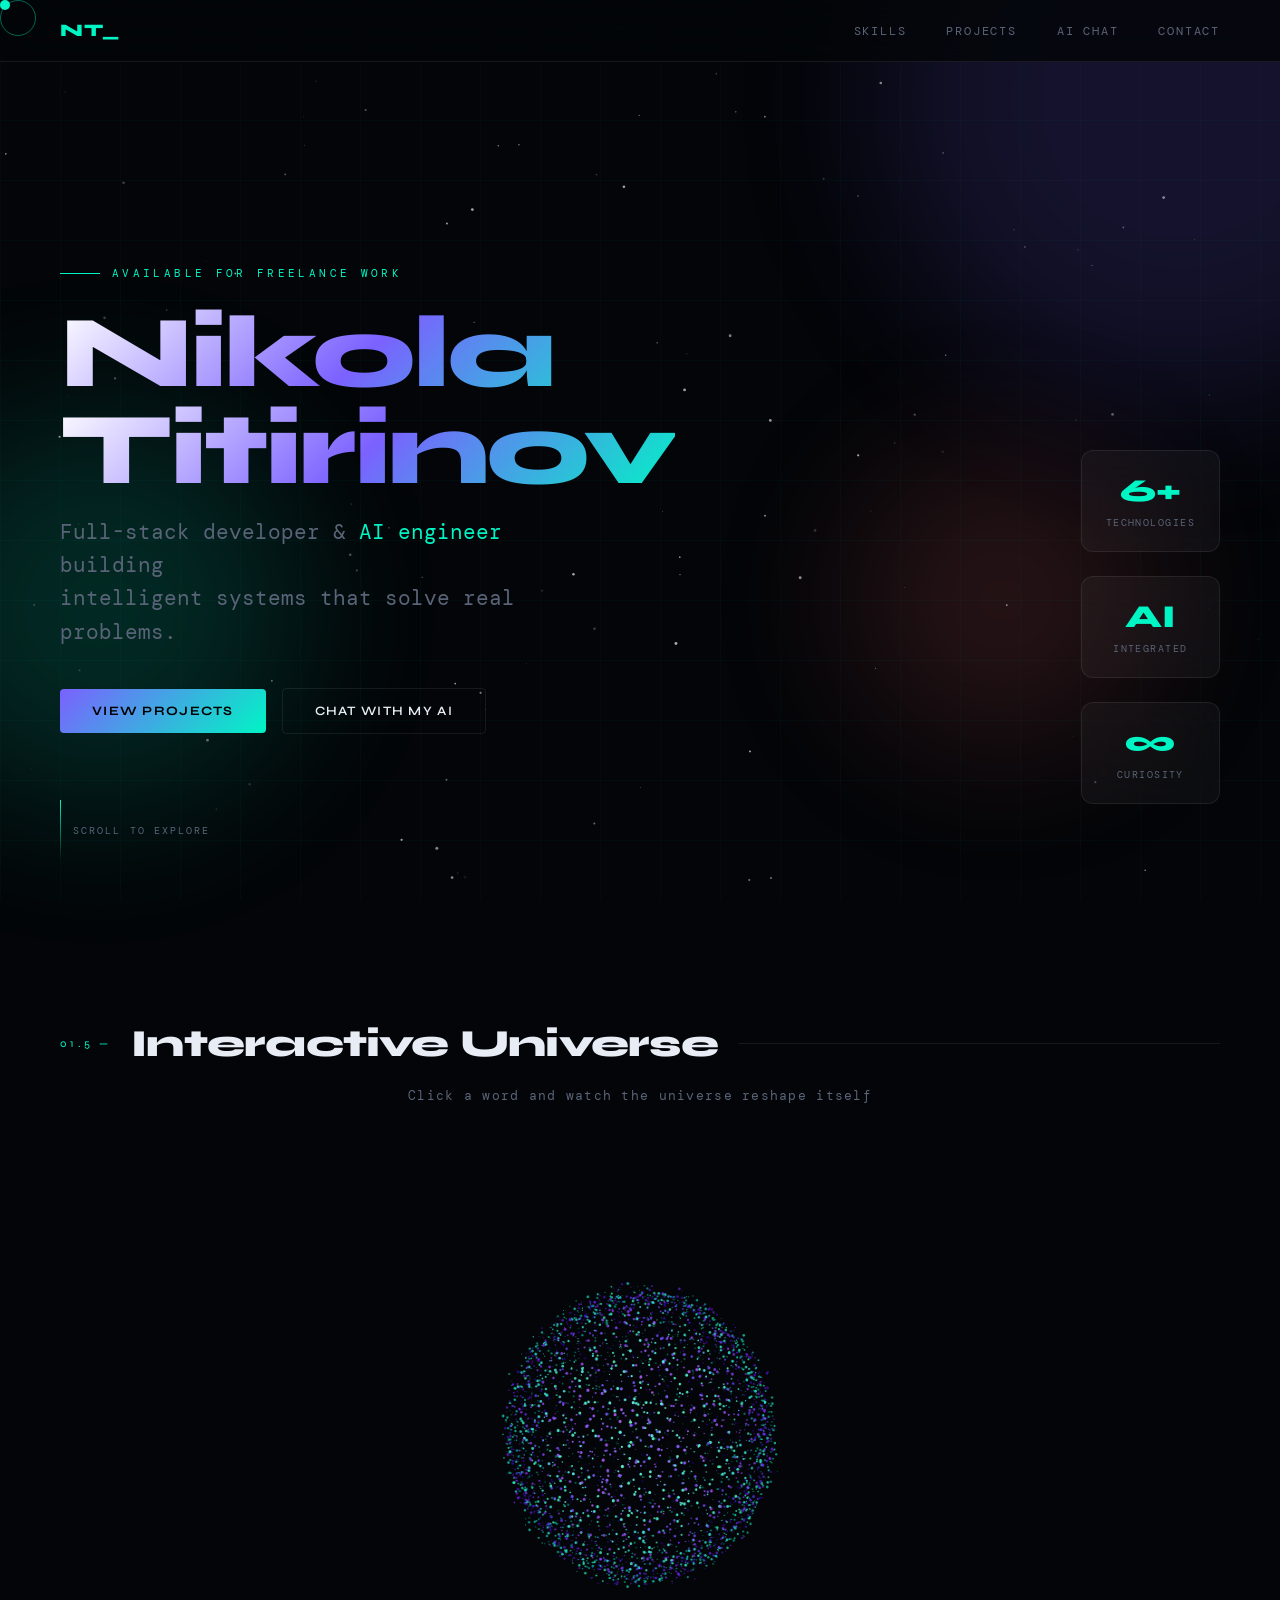
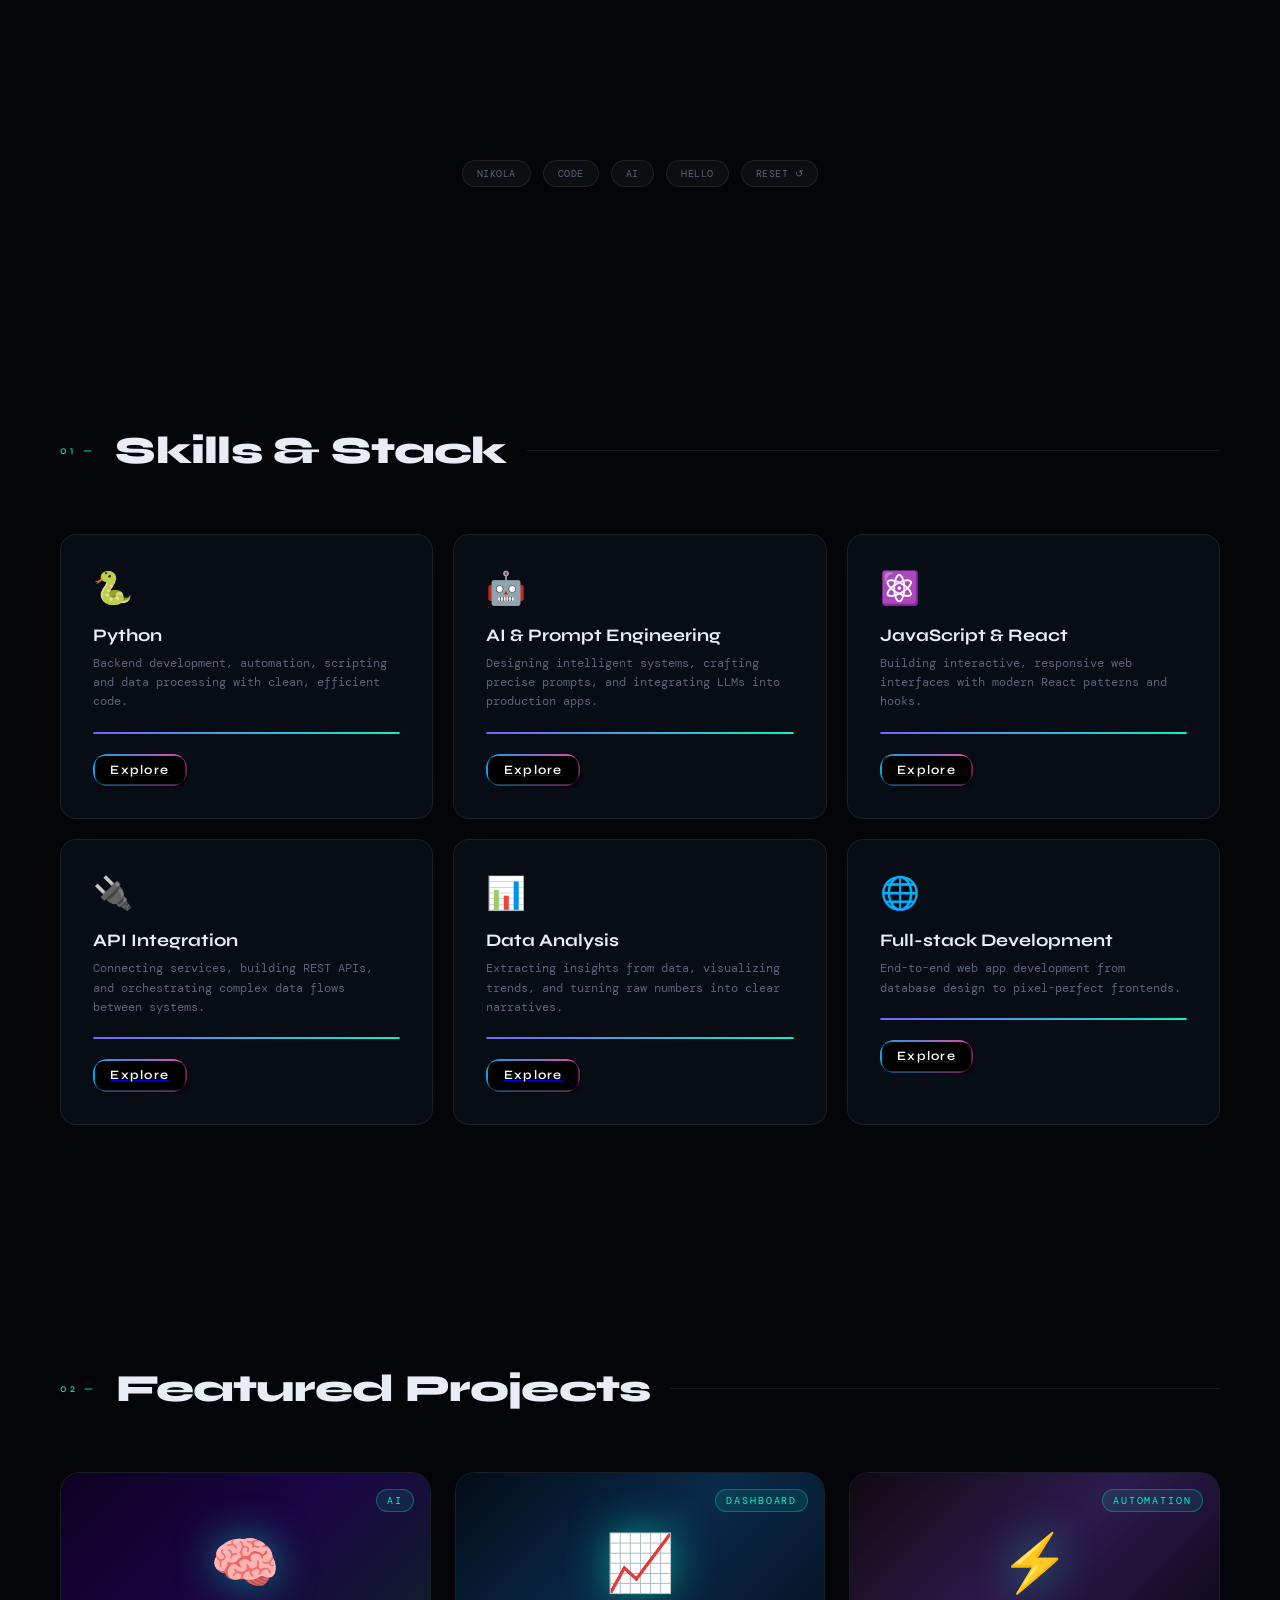
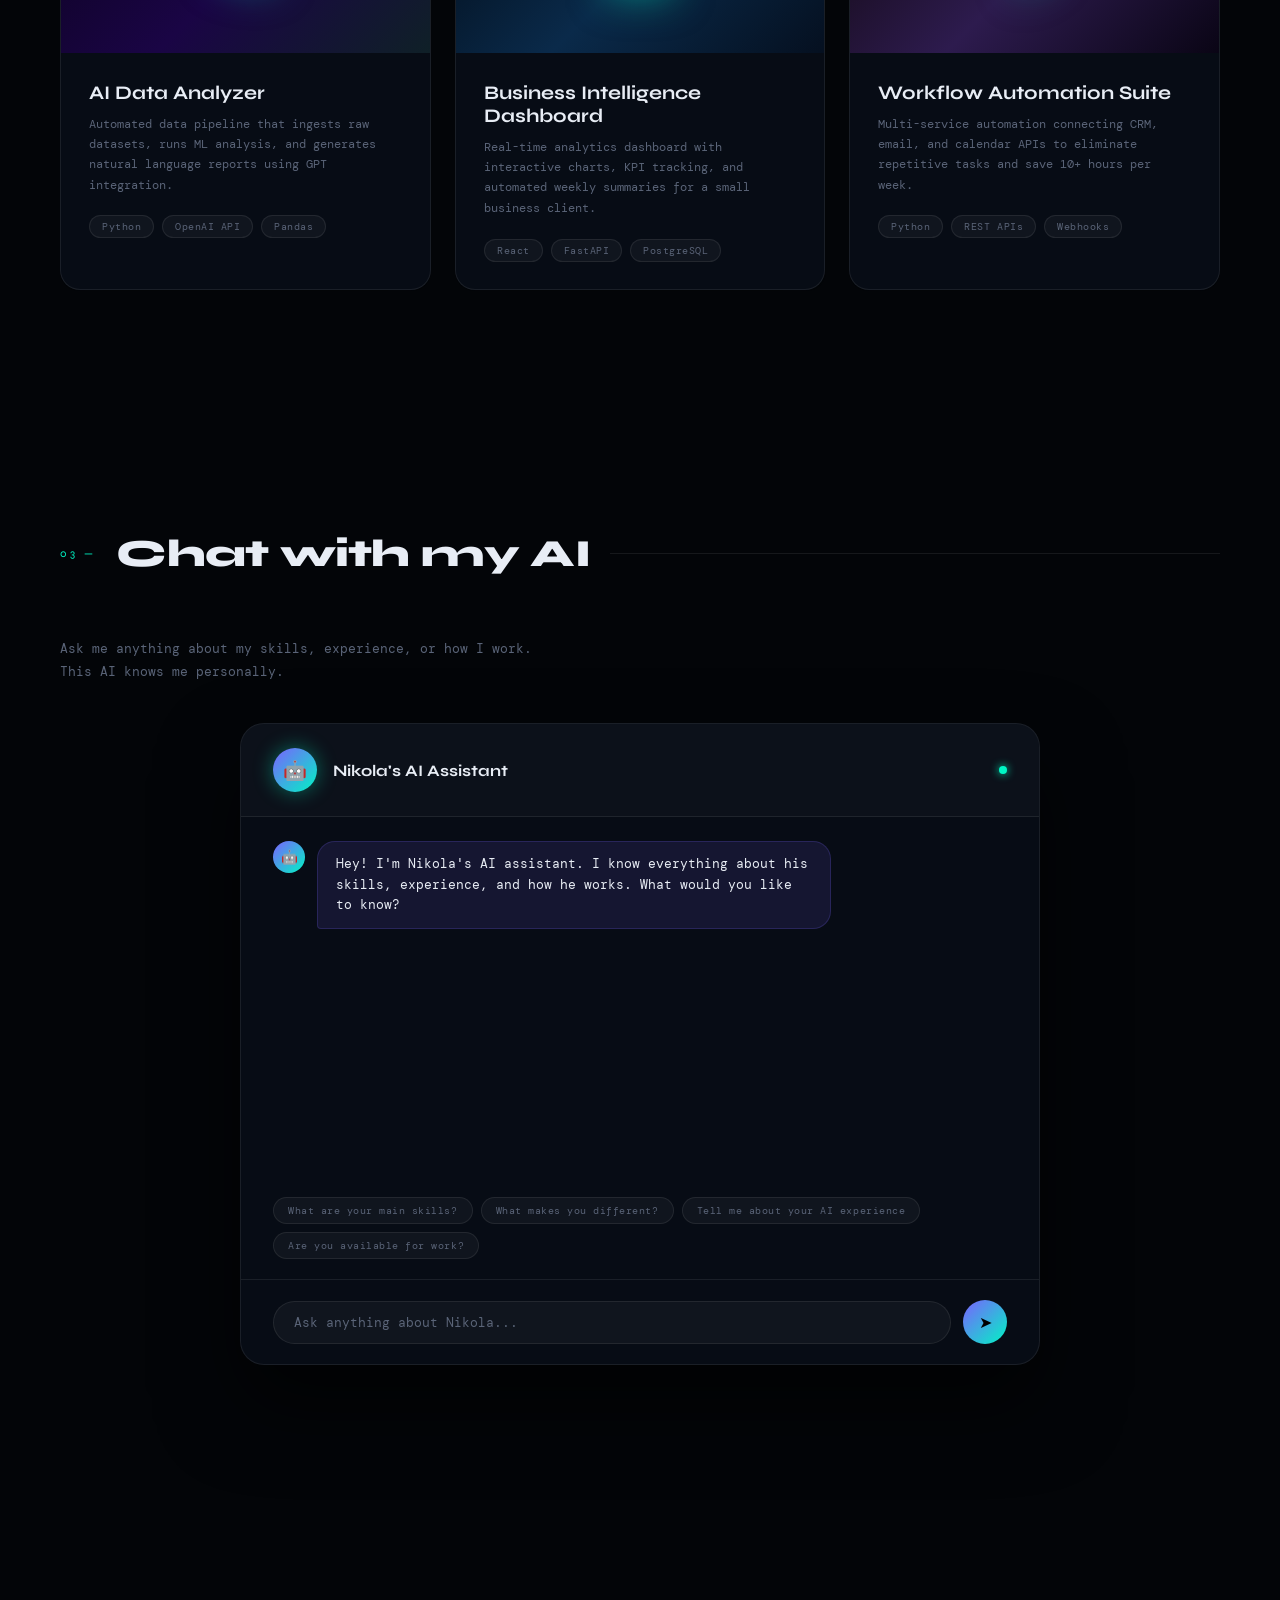
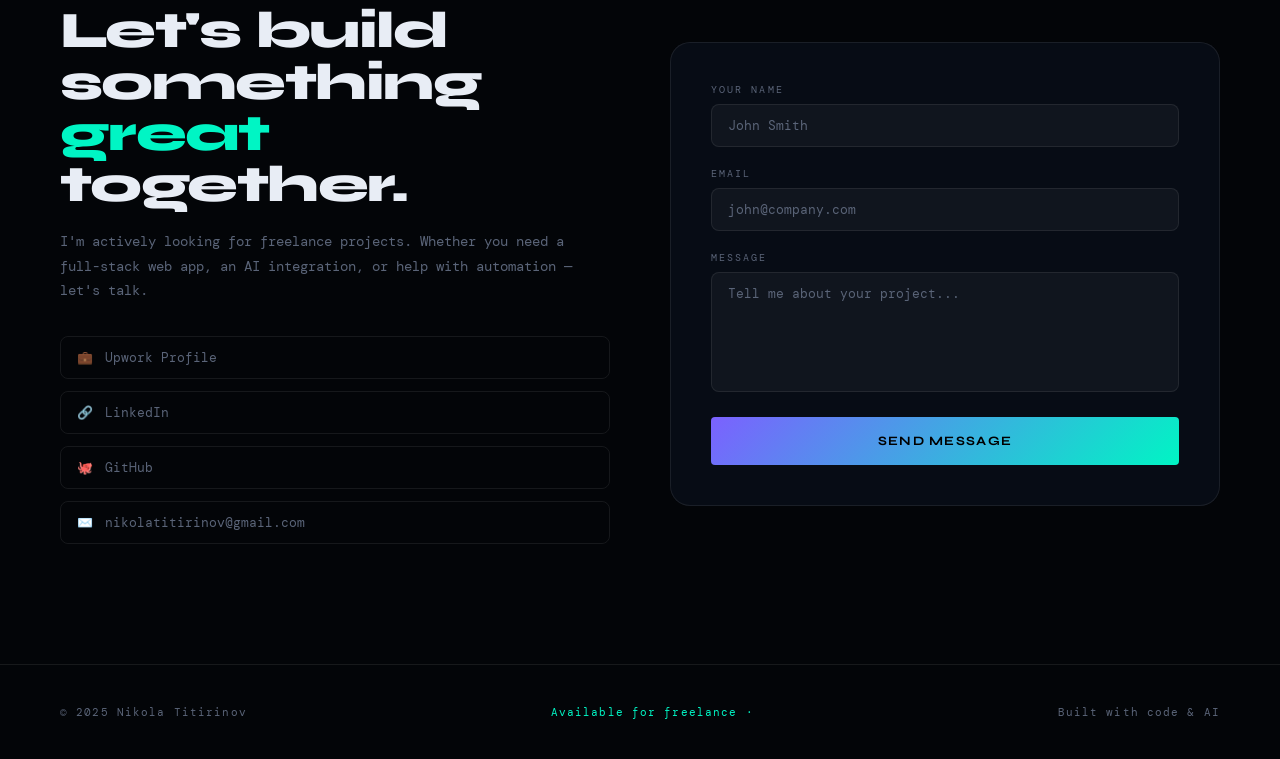
==== commit 65ac7b2a: "add contact form DB and email" ====
--- a/index.html
+++ b/index.html
@@ -816,8 +816,7 @@
         <label class="form-label">Message</label>
         <textarea class="form-textarea" placeholder="Tell me about your project..."></textarea>
       </div>
-      <button class="btn-primary" style="width:100%;text-align:center;display:block;padding:16px" onclick="this.textContent='Message Sent ✓';this.style.background='linear-gradient(135deg,#00f5c4,#00c49a)'">Send Message</button>
-    </div>
+        <button id="contactBtn" class="btn-primary" style="width:100%;text-align:center;display:block;padding:16px" onclick="sendContact()">Send Message</button>    </div>
   </div>
 </section>
 
@@ -1172,6 +1171,38 @@
   window.addEventListener('resize', () => { resize(); morphToSphere(); });
   resize(); initParticles(); draw();
 })();
+
+async function sendContact() {
+  const name = document.querySelector('.form-input[placeholder="John Smith"]').value;
+  const email = document.querySelector('.form-input[placeholder="john@company.com"]').value;
+  const message = document.querySelector('.form-textarea').value;
+  const btn = document.getElementById('contactBtn');
+
+  if (!name || !email || !message) {
+    btn.textContent = 'Please fill all fields!';
+    setTimeout(() => btn.textContent = 'Send Message', 2000);
+    return;
+  }
+
+  btn.textContent = 'Sending...';
+  btn.disabled = true;
+
+  try {
+    const response = await fetch('https://thawhiteonegithubio-production.up.railway.app/contact', {
+      method: 'POST',
+      headers: { 'Content-Type': 'application/json' },
+      body: JSON.stringify({ name, email, message })
+    });
+    const data = await response.json();
+    if (data.status === 'success') {
+      btn.textContent = 'Message Sent ✓';
+      btn.style.background = 'linear-gradient(135deg,#00f5c4,#00c49a)';
+    }
+  } catch(e) {
+    btn.textContent = 'Failed — try again';
+    btn.disabled = false;
+  }
+}
 </script>
 </body>
 </html>
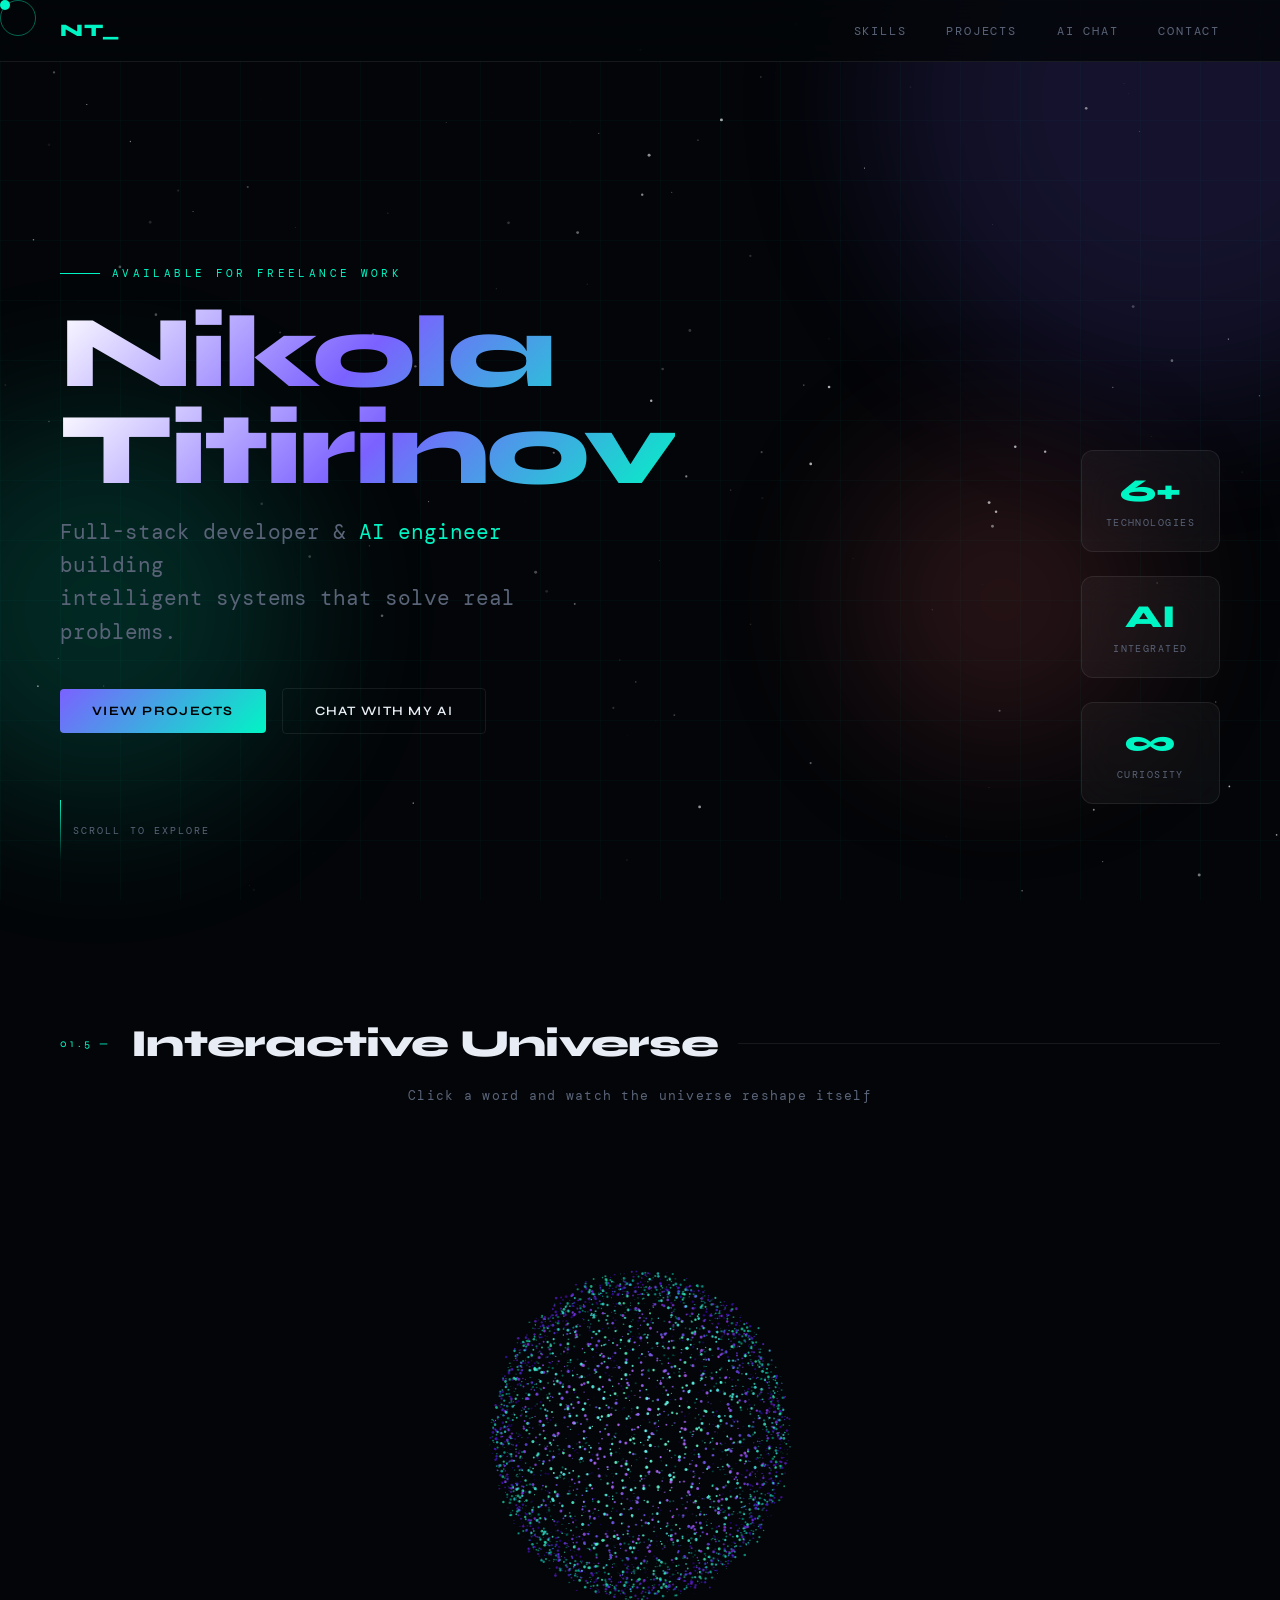
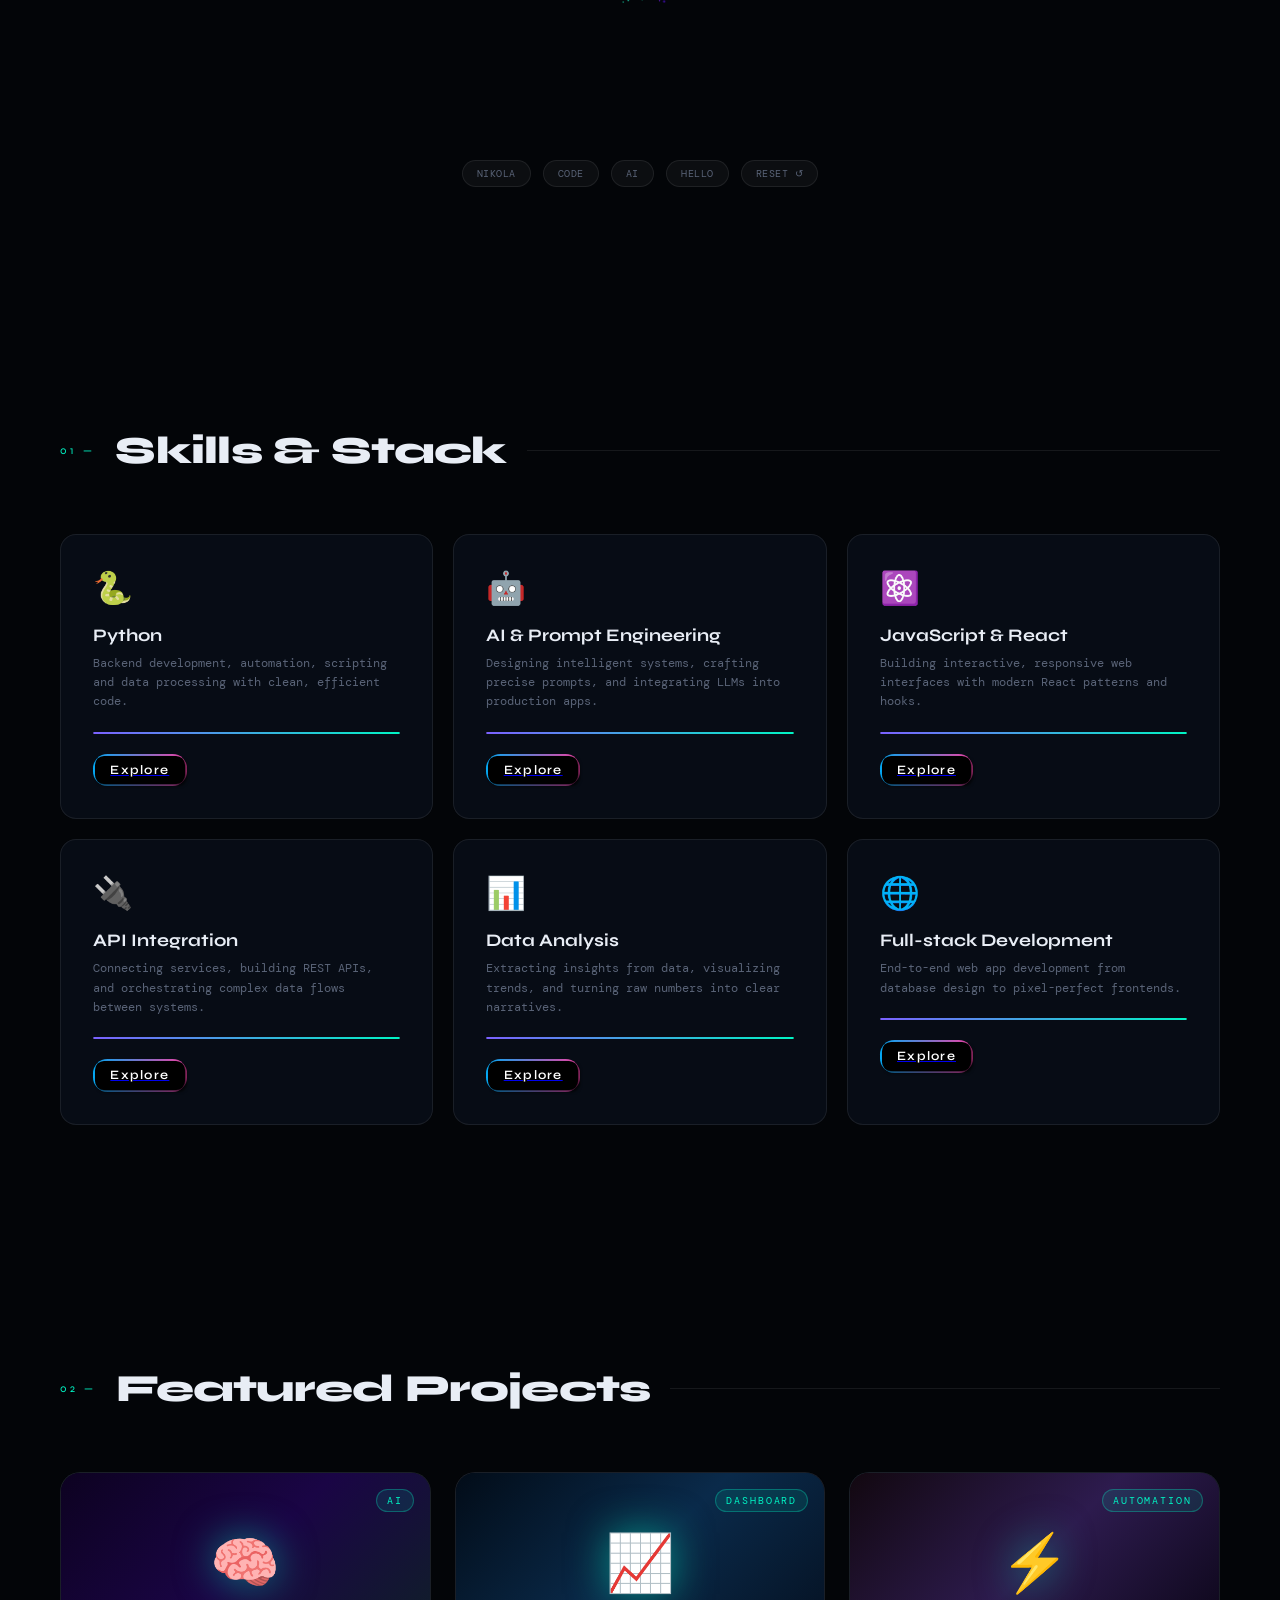
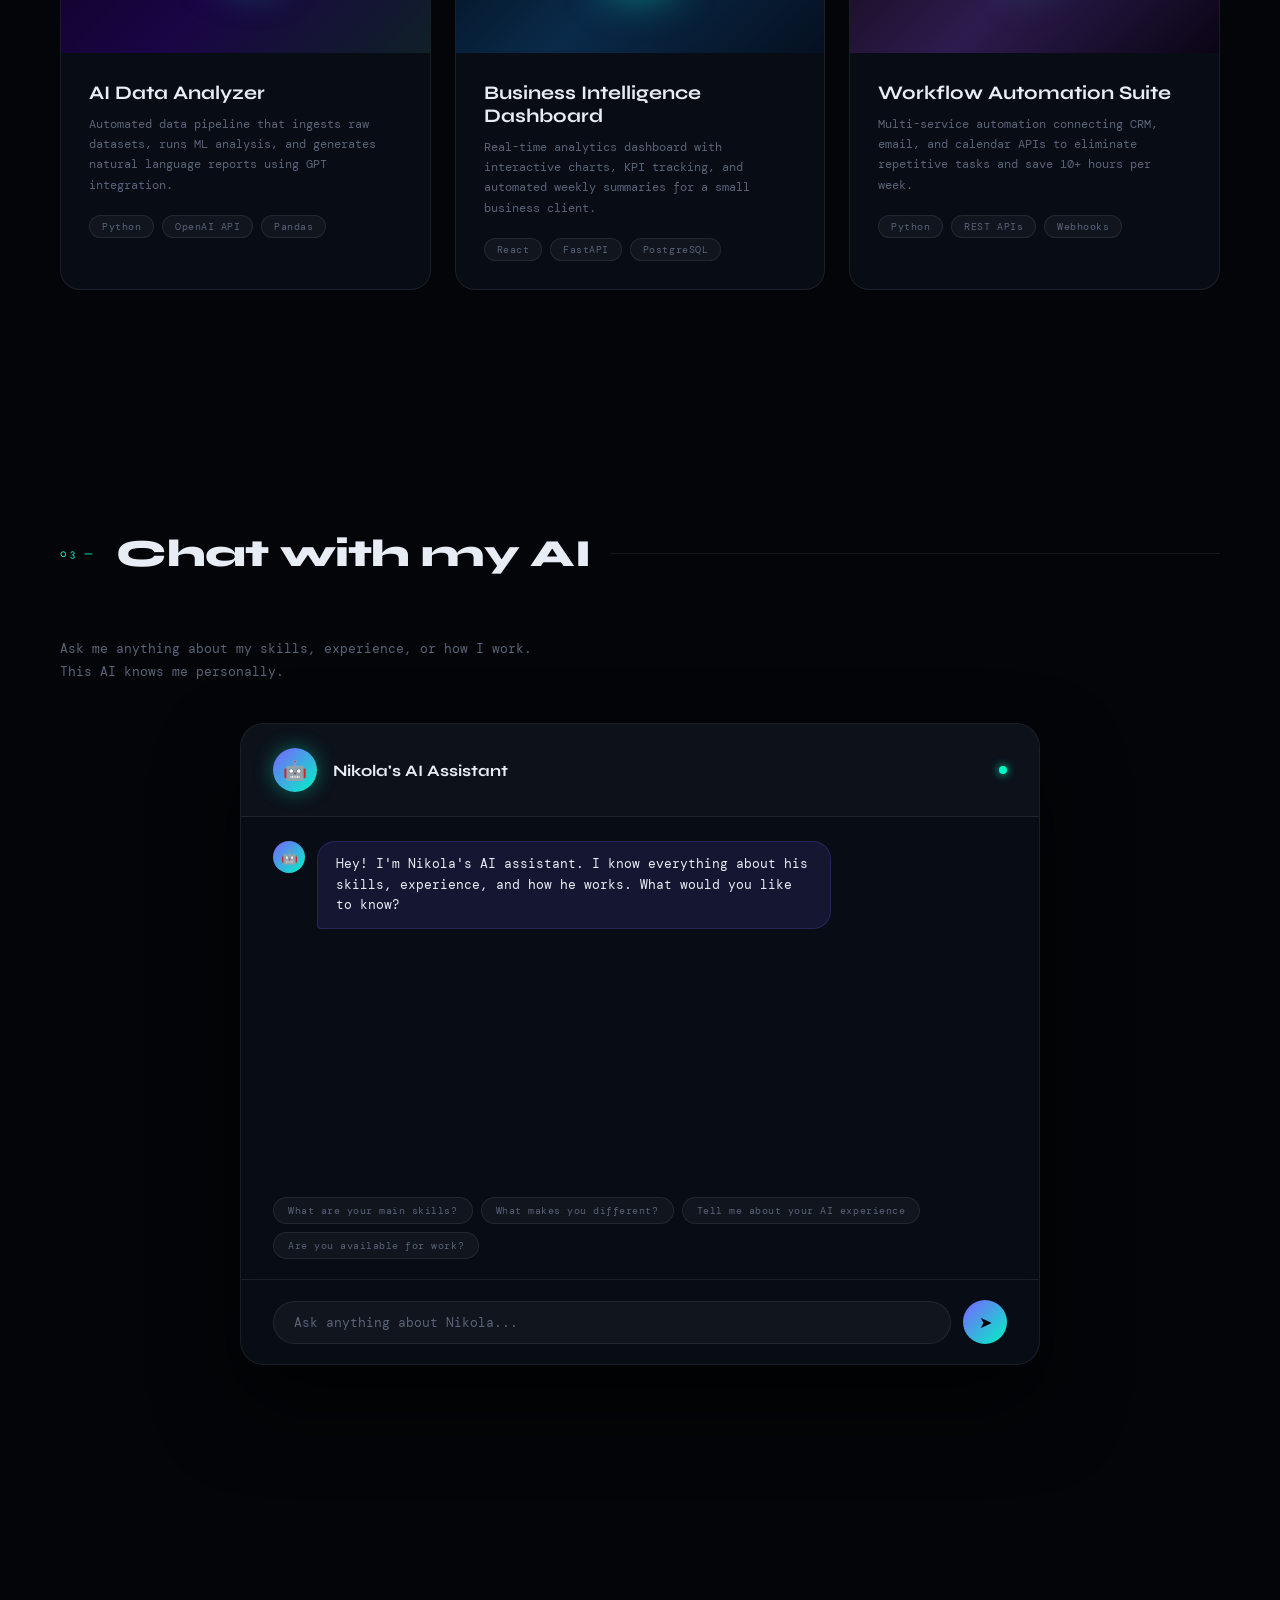
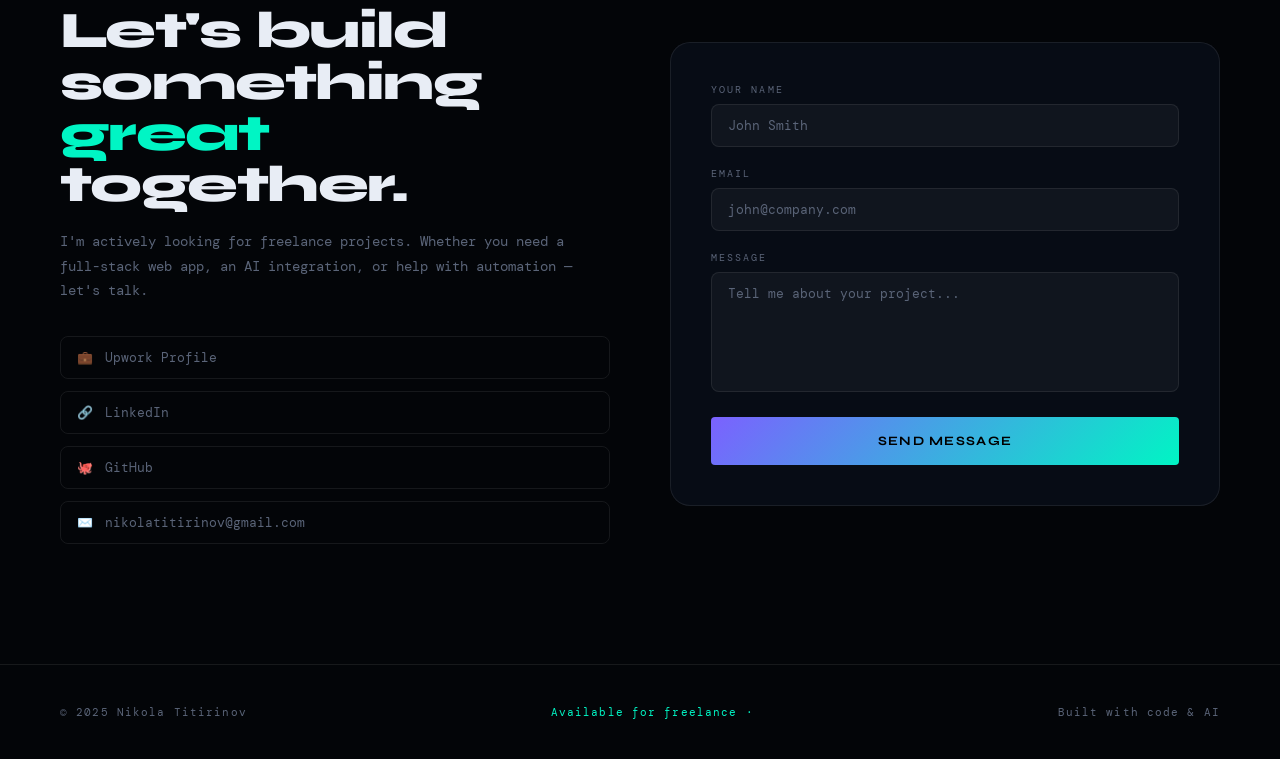
==== commit 70cc71a6: "Add interactive JavaScript and Python demos with custom cursor effects and animations" ====
--- a/index.html
+++ b/index.html
@@ -5,545 +5,7 @@
 <meta name="viewport" content="width=device-width, initial-scale=1.0">
 <title>Nikola Titirinov — Developer & AI Engineer</title>
 <link href="https://fonts.googleapis.com/css2?family=Syne:wght@400;600;700;800&family=DM+Mono:wght@300;400;500&display=swap" rel="stylesheet">
-<style>
-  :root {
-    --bg: #030508;
-    --bg2: #070b12;
-    --glass: rgba(255,255,255,0.04);
-    --glass-border: rgba(255,255,255,0.08);
-    --neon: #00f5c4;
-    --neon2: #7b61ff;
-    --neon3: #ff6b6b;
-    --text: #e8edf5;
-    --muted: #5a6478;
-    --card-bg: rgba(10,16,28,0.7);
-  }
-
-  *, *::before, *::after { box-sizing: border-box; margin: 0; padding: 0; }
-
-  html { scroll-behavior: smooth; }
-
-  body {
-    background: var(--bg);
-    color: var(--text);
-    font-family: 'DM Mono', monospace;
-    overflow-x: hidden;
-    cursor: none;
-  }
-
-  /* SKILL EXPLORE BUTTON */
-.explore-btn-wrap {
-  position: relative;
-  display: inline-block;
-  padding: 2px;
-  background: linear-gradient(90deg, #03a9f4, #f441a5);
-  border-radius: 0.9em;
-  margin-top: 20px;
-  transition: all 0.4s ease;
-}
-.explore-btn-wrap::before {
-  content: '';
-  position: absolute;
-  inset: 0;
-  margin: auto;
-  border-radius: 0.9em;
-  z-index: -1;
-  filter: blur(0);
-  transition: filter 0.4s ease;
-}
-.explore-btn-wrap:hover::before {
-  background: linear-gradient(90deg, #03a9f4, #f441a5);
-  filter: blur(1.2em);
-}
-.explore-btn-wrap:active::before {
-  filter: blur(0.2em);
-}
-.explore-btn {
-  display: block;
-  padding: 0.5em 1.2em;
-  border-radius: 0.7em;
-  background: #000;
-  color: #fff;
-  font-family: 'Syne', sans-serif;
-  font-size: 0.8rem;
-  font-weight: 600;
-  letter-spacing: 0.1em;
-  text-decoration: none;
-  cursor: none;
-  box-shadow: 2px 2px 3px #000000b4;
-  transition: background 0.3s;
-}
-
-  /* CUSTOM CURSOR */
-.cursor {
-  position: fixed; width: 10px; height: 10px;
-  background: var(--neon); border-radius: 50%;
-  pointer-events: none; z-index: 9999;
-  top: 0; left: 0;
-  will-change: transform;
-  mix-blend-mode: screen;
-}
-.cursor-ring {
-  position: fixed; width: 36px; height: 36px;
-  border: 1px solid rgba(0,245,196,0.4); border-radius: 50%;
-  pointer-events: none; z-index: 9998;
-  top: 0; left: 0;
-  will-change: transform;
-}
-  /* BACKGROUND GRID */
-  body::before {
-    content: '';
-    position: fixed; inset: 0;
-    background-image:
-      linear-gradient(rgba(0,245,196,0.03) 1px, transparent 1px),
-      linear-gradient(90deg, rgba(0,245,196,0.03) 1px, transparent 1px);
-    background-size: 60px 60px;
-    pointer-events: none; z-index: 0;
-  }
-
-  /* AMBIENT ORBS */
-  .orb {
-    position: fixed; border-radius: 50%;
-    pointer-events: none; z-index: 0;
-    filter: blur(80px); opacity: 0.15;
-  }
-  .orb1 { width: 600px; height: 600px; background: var(--neon2); top: -200px; right: -200px; animation: drift1 20s ease-in-out infinite; }
-  .orb2 { width: 400px; height: 400px; background: var(--neon); bottom: 10%; left: -100px; animation: drift2 25s ease-in-out infinite; }
-  .orb3 { width: 300px; height: 300px; background: var(--neon3); top: 50%; right: 10%; animation: drift3 18s ease-in-out infinite; }
-
-  @keyframes drift1 { 0%,100%{transform:translate(0,0)} 50%{transform:translate(-60px,80px)} }
-  @keyframes drift2 { 0%,100%{transform:translate(0,0)} 50%{transform:translate(80px,-60px)} }
-  @keyframes drift3 { 0%,100%{transform:translate(0,0)} 50%{transform:translate(-40px,40px)} }
-
-  /* NAV */
-  nav {
-    position: fixed; top: 0; left: 0; right: 0; z-index: 100;
-    padding: 20px 60px;
-    display: flex; justify-content: space-between; align-items: center;
-    border-bottom: 1px solid var(--glass-border);
-    background: rgba(3,5,8,0.8);
-    backdrop-filter: blur(20px);
-  }
-  .nav-logo {
-    font-family: 'Syne', sans-serif; font-weight: 800;
-    font-size: 1.1rem; letter-spacing: 0.05em;
-    color: var(--neon);
-  }
-  .nav-links { display: flex; gap: 40px; }
-  .nav-links a {
-    color: var(--muted); text-decoration: none;
-    font-size: 0.75rem; letter-spacing: 0.15em; text-transform: uppercase;
-    transition: color 0.3s;
-  }
-  .nav-links a:hover { color: var(--neon); }
-
-  /* SECTIONS */
-  section { position: relative; z-index: 1; }
-
-  /* HERO */
-  #hero {
-    min-height: 100vh;
-    display: flex; flex-direction: column;
-    justify-content: center; align-items: flex-start;
-    padding: 0 60px 0 60px;
-    padding-top: 100px;
-  }
-  .hero-tag {
-    font-size: 0.7rem; letter-spacing: 0.3em; text-transform: uppercase;
-    color: var(--neon); margin-bottom: 24px;
-    display: flex; align-items: center; gap: 12px;
-    opacity: 0; animation: fadeUp 0.8s 0.2s forwards;
-  }
-  .hero-tag::before {
-    content: ''; width: 40px; height: 1px; background: var(--neon);
-  }
-  .hero-name {
-    font-family: 'Syne', sans-serif; font-weight: 800;
-    font-size: clamp(3.5rem, 8vw, 7rem);
-    line-height: 0.95; letter-spacing: -0.03em;
-    margin-bottom: 16px;
-    opacity: 0; animation: fadeUp 0.8s 0.4s forwards;
-  }
-  .hero-name span {
-    display: block;
-    background: linear-gradient(135deg, #ffffff 0%, #7b61ff 50%, #00f5c4 100%);
-    -webkit-background-clip: text; -webkit-text-fill-color: transparent;
-  }
-  .hero-role {
-    font-size: clamp(1rem, 2vw, 1.3rem);
-    color: var(--muted); margin-bottom: 40px; max-width: 540px;
-    line-height: 1.6;
-    opacity: 0; animation: fadeUp 0.8s 0.6s forwards;
-  }
-  .hero-role em { color: var(--neon); font-style: normal; }
-  .hero-cta {
-    display: flex; gap: 16px; align-items: center;
-    opacity: 0; animation: fadeUp 0.8s 0.8s forwards;
-  }
-  .btn-primary {
-    padding: 14px 32px;
-    background: linear-gradient(135deg, var(--neon2), var(--neon));
-    color: #000; font-family: 'Syne', sans-serif; font-weight: 700;
-    font-size: 0.8rem; letter-spacing: 0.1em; text-transform: uppercase;
-    border: none; border-radius: 4px; cursor: none;
-    transition: transform 0.2s, box-shadow 0.2s;
-    text-decoration: none;
-  }
-  .btn-primary:hover { transform: translateY(-2px); box-shadow: 0 8px 30px rgba(0,245,196,0.3); }
-  .btn-ghost {
-    padding: 14px 32px;
-    background: transparent;
-    color: var(--text); font-family: 'Syne', sans-serif; font-weight: 600;
-    font-size: 0.8rem; letter-spacing: 0.1em; text-transform: uppercase;
-    border: 1px solid var(--glass-border); border-radius: 4px; cursor: none;
-    transition: border-color 0.3s, color 0.3s;
-    text-decoration: none;
-  }
-  .btn-ghost:hover { border-color: var(--neon); color: var(--neon); }
-
-  .hero-scroll {
-    position: absolute; bottom: 40px; left: 60px;
-    display: flex; align-items: center; gap: 12px;
-    color: var(--muted); font-size: 0.65rem; letter-spacing: 0.2em; text-transform: uppercase;
-    opacity: 0; animation: fadeUp 0.8s 1.2s forwards;
-  }
-  .scroll-line {
-    width: 1px; height: 60px; background: linear-gradient(to bottom, var(--neon), transparent);
-    animation: scrollPulse 2s ease-in-out infinite;
-  }
-  @keyframes scrollPulse { 0%,100%{opacity:1} 50%{opacity:0.3} }
-
-  /* FLOATING STATS */
-  .hero-stats {
-    position: absolute; right: 60px; top: 50%;
-    transform: translateY(-50%);
-    display: flex; flex-direction: column; gap: 24px;
-    opacity: 0; animation: fadeLeft 0.8s 1s forwards;
-  }
-  .stat-card {
-    background: var(--glass); border: 1px solid var(--glass-border);
-    backdrop-filter: blur(20px); border-radius: 12px;
-    padding: 20px 24px; text-align: center;
-    transition: border-color 0.3s, transform 0.3s;
-  }
-  .stat-card:hover { border-color: var(--neon); transform: translateX(-4px); }
-  .stat-num {
-    font-family: 'Syne', sans-serif; font-weight: 800;
-    font-size: 2rem; color: var(--neon);
-    display: block;
-  }
-  .stat-label { font-size: 0.6rem; letter-spacing: 0.15em; text-transform: uppercase; color: var(--muted); }
-
-  /* SKILLS SECTION */
-  #skills { padding: 120px 60px; }
-  .section-header {
-    display: flex; align-items: center; gap: 20px;
-    margin-bottom: 60px;
-  }
-  .section-num {
-    font-family: 'Syne', sans-serif; font-size: 0.7rem;
-    color: var(--neon); letter-spacing: 0.3em;
-  }
-  .section-title {
-    font-family: 'Syne', sans-serif; font-weight: 800;
-    font-size: clamp(1.8rem, 3vw, 2.8rem);
-    letter-spacing: -0.02em;
-  }
-  .section-line { flex: 1; height: 1px; background: var(--glass-border); }
-
-  .skills-grid {
-    display: grid;
-    grid-template-columns: repeat(auto-fit, minmax(280px, 1fr));
-    gap: 20px;
-  }
-  .skill-card {
-    background: var(--card-bg);
-    border: 1px solid var(--glass-border);
-    border-radius: 16px; padding: 32px;
-    backdrop-filter: blur(20px);
-    transition: border-color 0.3s, transform 0.3s, box-shadow 0.3s;
-    position: relative; overflow: hidden;
-  }
-  .skill-card::before {
-    content: ''; position: absolute;
-    top: 0; left: 0; right: 0; height: 2px;
-    background: linear-gradient(90deg, transparent, var(--neon), transparent);
-    opacity: 0; transition: opacity 0.3s;
-  }
-  .skill-card:hover { border-color: rgba(0,245,196,0.3); transform: translateY(-4px); box-shadow: 0 20px 40px rgba(0,0,0,0.4); }
-  .skill-card:hover::before { opacity: 1; }
-  .skill-icon { font-size: 2rem; margin-bottom: 16px; display: block; }
-  .skill-name {
-    font-family: 'Syne', sans-serif; font-weight: 700;
-    font-size: 1.1rem; margin-bottom: 8px; color: var(--text);
-  }
-  .skill-desc { font-size: 0.75rem; color: var(--muted); line-height: 1.6; }
-  .skill-bar {
-    margin-top: 20px; height: 2px;
-    background: var(--glass-border); border-radius: 2px; overflow: hidden;
-  }
-  .skill-fill {
-    height: 100%; border-radius: 2px;
-    background: linear-gradient(90deg, var(--neon2), var(--neon));
-    transform: scaleX(0); transform-origin: left;
-    transition: transform 1s ease;
-  }
-  .skill-card.visible .skill-fill { transform: scaleX(1); }
-
-  /* PROJECTS */
-  #projects { padding: 120px 60px; }
-  .projects-grid {
-    display: grid;
-    grid-template-columns: repeat(auto-fit, minmax(340px, 1fr));
-    gap: 24px;
-  }
-  .project-card {
-    background: var(--card-bg);
-    border: 1px solid var(--glass-border);
-    border-radius: 20px; overflow: hidden;
-    backdrop-filter: blur(20px);
-    transition: transform 0.4s, box-shadow 0.4s, border-color 0.4s;
-    cursor: none;
-  }
-  .project-card:hover { transform: translateY(-8px); box-shadow: 0 30px 60px rgba(0,0,0,0.5); border-color: rgba(123,97,255,0.5); }
-  .project-visual {
-    height: 180px; position: relative; overflow: hidden;
-    display: flex; align-items: center; justify-content: center;
-  }
-  .project-visual .bg-shape {
-    position: absolute; inset: 0;
-    transition: transform 0.4s;
-  }
-  .project-card:hover .bg-shape { transform: scale(1.05); }
-  .pv1 { background: linear-gradient(135deg, #0d0221 0%, #1a0545 50%, #0f2027 100%); }
-  .pv2 { background: linear-gradient(135deg, #020c18 0%, #0a2a4a 50%, #051020 100%); }
-  .pv3 { background: linear-gradient(135deg, #120810 0%, #2d1b4e 50%, #0a0515 100%); }
-  .project-visual-icon {
-    position: relative; z-index: 1;
-    font-size: 3.5rem; filter: drop-shadow(0 0 20px rgba(0,245,196,0.5));
-  }
-  .project-tag {
-    position: absolute; top: 16px; right: 16px;
-    background: rgba(0,245,196,0.1); border: 1px solid rgba(0,245,196,0.3);
-    color: var(--neon); font-size: 0.6rem; letter-spacing: 0.2em; text-transform: uppercase;
-    padding: 4px 10px; border-radius: 20px;
-  }
-  .project-info { padding: 28px; }
-  .project-title {
-    font-family: 'Syne', sans-serif; font-weight: 700;
-    font-size: 1.2rem; margin-bottom: 10px;
-  }
-  .project-desc { font-size: 0.75rem; color: var(--muted); line-height: 1.7; margin-bottom: 20px; }
-  .project-tech { display: flex; gap: 8px; flex-wrap: wrap; }
-  .tech-badge {
-    padding: 4px 12px;
-    background: var(--glass); border: 1px solid var(--glass-border);
-    border-radius: 20px; font-size: 0.65rem; color: var(--muted);
-    letter-spacing: 0.05em;
-  }
-
-  /* AI CHAT */
-  #chat { padding: 120px 60px; }
-  .chat-container {
-    max-width: 800px; margin: 0 auto;
-    background: var(--card-bg);
-    border: 1px solid var(--glass-border);
-    border-radius: 24px; overflow: hidden;
-    backdrop-filter: blur(30px);
-    box-shadow: 0 40px 80px rgba(0,0,0,0.6);
-  }
-  .chat-header {
-    padding: 24px 32px;
-    border-bottom: 1px solid var(--glass-border);
-    display: flex; align-items: center; gap: 16px;
-    background: rgba(255,255,255,0.02);
-  }
-  .chat-avatar {
-    width: 44px; height: 44px; border-radius: 50%;
-    background: linear-gradient(135deg, var(--neon2), var(--neon));
-    display: flex; align-items: center; justify-content: center;
-    font-size: 1.2rem; flex-shrink: 0;
-    box-shadow: 0 0 20px rgba(0,245,196,0.4);
-  }
-  .chat-title { font-family: 'Syne', sans-serif; font-weight: 700; font-size: 1rem; }
-  .chat-subtitle { font-size: 0.65rem; color: var(--neon); letter-spacing: 0.1em; }
-  .online-dot {
-    width: 8px; height: 8px; border-radius: 50%;
-    background: var(--neon); margin-left: auto;
-    box-shadow: 0 0 8px var(--neon);
-    animation: pulse 2s ease-in-out infinite;
-  }
-  @keyframes pulse { 0%,100%{opacity:1;transform:scale(1)} 50%{opacity:0.6;transform:scale(0.8)} }
-
-  .chat-messages {
-    height: 380px; overflow-y: auto;
-    padding: 24px 32px;
-    display: flex; flex-direction: column; gap: 16px;
-    scroll-behavior: smooth;
-  }
-  .chat-messages::-webkit-scrollbar { width: 4px; }
-  .chat-messages::-webkit-scrollbar-track { background: transparent; }
-  .chat-messages::-webkit-scrollbar-thumb { background: var(--glass-border); border-radius: 2px; }
-
-  .msg {
-    display: flex; gap: 12px; align-items: flex-start;
-    animation: msgIn 0.3s ease;
-  }
-  @keyframes msgIn { from{opacity:0;transform:translateY(8px)} to{opacity:1;transform:translateY(0)} }
-  .msg.user { flex-direction: row-reverse; }
-  .msg-avatar {
-    width: 32px; height: 32px; border-radius: 50%;
-    flex-shrink: 0; display: flex; align-items: center; justify-content: center;
-    font-size: 0.85rem;
-  }
-  .msg-avatar.ai { background: linear-gradient(135deg, var(--neon2), var(--neon)); }
-  .msg-avatar.user { background: var(--glass); border: 1px solid var(--glass-border); }
-  .msg-bubble {
-    max-width: 70%; padding: 12px 18px;
-    border-radius: 18px; font-size: 0.8rem; line-height: 1.6;
-  }
-  .msg.ai .msg-bubble {
-    background: rgba(123,97,255,0.12);
-    border: 1px solid rgba(123,97,255,0.2);
-    border-bottom-left-radius: 4px;
-    color: var(--text);
-  }
-  .msg.user .msg-bubble {
-    background: linear-gradient(135deg, rgba(0,245,196,0.15), rgba(123,97,255,0.15));
-    border: 1px solid rgba(0,245,196,0.2);
-    border-bottom-right-radius: 4px;
-    color: var(--text);
-  }
-  .typing {
-    display: flex; gap: 5px; align-items: center;
-    padding: 14px 18px;
-  }
-  .typing span {
-    width: 6px; height: 6px; border-radius: 50%;
-    background: var(--neon2); opacity: 0.6;
-    animation: typingBounce 1.4s ease-in-out infinite;
-  }
-  .typing span:nth-child(2) { animation-delay: 0.2s; }
-  .typing span:nth-child(3) { animation-delay: 0.4s; }
-  @keyframes typingBounce { 0%,80%,100%{transform:translateY(0);opacity:0.4} 40%{transform:translateY(-6px);opacity:1} }
-
-  .chat-input-area {
-    padding: 20px 32px;
-    border-top: 1px solid var(--glass-border);
-    display: flex; gap: 12px; align-items: center;
-  }
-  .chat-input {
-    flex: 1; background: var(--glass);
-    border: 1px solid var(--glass-border);
-    border-radius: 50px; padding: 12px 20px;
-    color: var(--text); font-family: 'DM Mono', monospace; font-size: 0.8rem;
-    outline: none; transition: border-color 0.3s;
-    cursor: text;
-  }
-  .chat-input:focus { border-color: var(--neon2); }
-  .chat-input::placeholder { color: var(--muted); }
-  .chat-send {
-    width: 44px; height: 44px; border-radius: 50%;
-    background: linear-gradient(135deg, var(--neon2), var(--neon));
-    border: none; cursor: none;
-    display: flex; align-items: center; justify-content: center;
-    font-size: 1rem; transition: transform 0.2s, box-shadow 0.2s;
-    flex-shrink: 0;
-  }
-  .chat-send:hover { transform: scale(1.1); box-shadow: 0 4px 20px rgba(0,245,196,0.4); }
-
-  .chat-suggestions {
-    padding: 0 32px 20px;
-    display: flex; gap: 8px; flex-wrap: wrap;
-  }
-  .suggestion {
-    padding: 6px 14px;
-    background: var(--glass); border: 1px solid var(--glass-border);
-    border-radius: 20px; font-size: 0.65rem; color: var(--muted);
-    cursor: none; transition: border-color 0.2s, color 0.2s;
-    letter-spacing: 0.05em;
-  }
-  .suggestion:hover { border-color: var(--neon2); color: var(--text); }
-
-  /* CONTACT */
-  #contact { padding: 120px 60px; }
-  .contact-grid { display: grid; grid-template-columns: 1fr 1fr; gap: 60px; align-items: center; }
-  .contact-text h2 {
-    font-family: 'Syne', sans-serif; font-weight: 800;
-    font-size: clamp(2rem, 4vw, 3.5rem); line-height: 1;
-    letter-spacing: -0.03em; margin-bottom: 20px;
-  }
-  .contact-text p { color: var(--muted); font-size: 0.85rem; line-height: 1.8; margin-bottom: 32px; }
-  .contact-links { display: flex; flex-direction: column; gap: 12px; }
-  .contact-link {
-    display: flex; align-items: center; gap: 12px;
-    color: var(--muted); text-decoration: none; font-size: 0.8rem;
-    padding: 12px 16px;
-    border: 1px solid var(--glass-border); border-radius: 8px;
-    transition: border-color 0.3s, color 0.3s, background 0.3s;
-  }
-  .contact-link:hover { border-color: var(--neon); color: var(--neon); background: rgba(0,245,196,0.05); }
-  .contact-form {
-    background: var(--card-bg);
-    border: 1px solid var(--glass-border);
-    border-radius: 20px; padding: 40px;
-    backdrop-filter: blur(20px);
-  }
-  .form-group { margin-bottom: 20px; }
-  .form-label { display: block; font-size: 0.65rem; letter-spacing: 0.2em; text-transform: uppercase; color: var(--muted); margin-bottom: 8px; }
-  .form-input, .form-textarea {
-    width: 100%; background: var(--glass);
-    border: 1px solid var(--glass-border); border-radius: 8px;
-    padding: 12px 16px; color: var(--text);
-    font-family: 'DM Mono', monospace; font-size: 0.8rem;
-    outline: none; transition: border-color 0.3s;
-    cursor: text;
-  }
-  .form-input:focus, .form-textarea:focus { border-color: var(--neon2); }
-  .form-input::placeholder, .form-textarea::placeholder { color: var(--muted); }
-  .form-textarea { height: 120px; resize: none; }
-
-  /* FOOTER */
-  footer {
-    padding: 40px 60px;
-    border-top: 1px solid var(--glass-border);
-    display: flex; justify-content: space-between; align-items: center;
-    color: var(--muted); font-size: 0.7rem; letter-spacing: 0.1em;
-  }
-
-  /* ANIMATIONS */
-  @keyframes fadeUp { from{opacity:0;transform:translateY(30px)} to{opacity:1;transform:translateY(0)} }
-  @keyframes fadeLeft { from{opacity:0;transform:translateX(30px)} to{opacity:1;transform:translateX(0)} }
-
-  .reveal {
-    opacity: 0; transform: translateY(30px);
-    transition: opacity 0.7s ease, transform 0.7s ease;
-  }
-  .reveal.visible { opacity: 1; transform: translateY(0); }
-
-  /* PARALLAX STARS */
-  .stars { position: fixed; inset: 0; z-index: 0; pointer-events: none; }
-  .star {
-    position: absolute; border-radius: 50%;
-    background: white; animation: twinkle var(--d) ease-in-out infinite;
-  }
-  @keyframes twinkle { 0%,100%{opacity:var(--min-op)} 50%{opacity:1} }
-
-  @media (max-width: 768px) {
-    nav { padding: 16px 24px; }
-    #hero, #skills, #projects, #chat, #contact { padding-left: 24px; padding-right: 24px; }
-    .hero-stats { display: none; }
-    .contact-grid { grid-template-columns: 1fr; }
-    .nav-links { display: none; }
-  }
-
-  /* ...all your existing CSS... */
-
-    #particleInput:focus { border-color: var(--neon2); }
-    #particleInput::placeholder { color: var(--muted); }
-
-</style>
-</style>
+<link rel="stylesheet" href="assets/css/index.css">
 </head>
 <body>
 
@@ -826,383 +288,6 @@
   <span>Built with code & AI</span>
 </footer>
 
-<script>
-// CURSOR — optimized for 240hz
-const cursor = document.getElementById('cursor');
-const ring = document.getElementById('cursorRing');
-let mx = 0, my = 0;
-
-// Move dot instantly — no lag at all
-document.addEventListener('mousemove', e => {
-  mx = e.clientX; my = e.clientY;
-  cursor.style.transform = `translate(${mx}px, ${my}px) translate(-50%, -50%)`;
-}, { passive: true });
-
-// Ring follows with CSS transition only — no JS animation loop needed
-ring.style.transition = 'transform 0.08s linear, width 0.2s ease, height 0.2s ease, border-color 0.2s ease';
-
-document.addEventListener('mousemove', e => {
-  ring.style.transform = `translate(${e.clientX}px, ${e.clientY}px) translate(-50%, -50%)`;
-}, { passive: true });
-
-// Hover scale using CSS class instead of inline style per element
-const hoverEls = document.querySelectorAll('a, button, .suggestion, .project-card, .skill-card, .explore-btn-wrap');
-hoverEls.forEach(el => {
-  el.addEventListener('mouseenter', () => {
-    ring.style.width = '56px';
-    ring.style.height = '56px';
-    ring.style.borderColor = 'rgba(0,245,196,0.6)';
-  }, { passive: true });
-  el.addEventListener('mouseleave', () => {
-    ring.style.width = '36px';
-    ring.style.height = '36px';
-    ring.style.borderColor = 'rgba(0,245,196,0.4)';
-  }, { passive: true });
-});
-
-// STARS
-const canvas = document.getElementById('stars');
-const ctx = canvas.getContext('2d');
-let stars = [];
-function resizeCanvas() { canvas.width = window.innerWidth; canvas.height = window.innerHeight; createStars(); }
-function createStars() {
-  stars = [];
-  for(let i=0;i<150;i++) stars.push({ x:Math.random()*canvas.width, y:Math.random()*canvas.height, r:Math.random()*1.5, op:Math.random(), speed:0.002+Math.random()*0.005 });
-}
-function drawStars() {
-  ctx.clearRect(0,0,canvas.width,canvas.height);
-  stars.forEach(s => {
-    s.op += s.speed; if(s.op>1){s.op=0;}
-    ctx.beginPath(); ctx.arc(s.x,s.y,s.r,0,Math.PI*2);
-    ctx.fillStyle=`rgba(255,255,255,${s.op*0.7})`; ctx.fill();
-  });
-  requestAnimationFrame(drawStars);
-}
-window.addEventListener('resize', resizeCanvas);
-resizeCanvas(); drawStars();
-
-// SCROLL REVEAL
-const observer = new IntersectionObserver(entries => {
-  entries.forEach(e => { if(e.isIntersecting) { e.target.classList.add('visible'); } });
-}, { threshold: 0.15 });
-document.querySelectorAll('.reveal').forEach(el => observer.observe(el));
-
-// SKILL BARS
-const skillObs = new IntersectionObserver(entries => {
-  entries.forEach(e => { if(e.isIntersecting) e.target.classList.add('visible'); });
-}, { threshold: 0.3 });
-document.querySelectorAll('.skill-card').forEach(el => skillObs.observe(el));
-
-// AI CHAT
-const SYSTEM_PROMPT = `You are Nikola Titirinov's personal AI assistant on his portfolio website. You represent him professionally and personally.
-
-About Nikola:
-- Full-stack developer and AI engineer, 1-2 years of experience
-- Based in Bulgaria, available for remote freelance work worldwide
-- Main skills: Python, AI & Prompt Engineering, JavaScript/React, API Integration, Data Analysis, Full-stack Development
-- He believes deeply that knowing how to work with AI and communicate with it effectively is one of the most valuable skills in today's world
-- He's building his freelance career on Upwork and LinkedIn
-- He's passionate, driven, and always learning
-- He's honest about his experience level but confident in his ability to deliver results, especially using AI tools
-- Links to his profiles: Upwork (https://www.upwork.com/freelancers/~01ad2ff5292858b3c9?mp_source=share), LinkedIn (https://www.linkedin.com/in/nikola-titirinov-0359b73b6), GitHub (https://github.com/nikolatitirinov)
-
-Personality: Friendly, direct, confident but humble. Speaks like a real person, not corporate.
-
-Answer questions about his skills, availability, work approach, projects, and experience. Keep answers concise (2-4 sentences). Be enthusiastic but honest. If asked something personal you don't know, say you'd need to ask Nikola directly and suggest using the contact form.`;
-
-async function callClaude(userMessage) {
-  try {
-    const response = await fetch("https://thawhiteonegithubio-production.up.railway.app/chat", {
-      method: "POST",
-      headers: { "Content-Type": "application/json" },
-      body: JSON.stringify({ message: userMessage })
-    });
-    const data = await response.json();
-    return data.reply;
-  } catch(e) {
-    return "I'm having trouble connecting right now. Feel free to reach out via the contact form!";
-  }
-}
-
-function addMessage(text, role) {
-  const msgs = document.getElementById('chatMessages');
-  const div = document.createElement('div');
-  div.className = `msg ${role}`;
-  // Convert basic markdown to HTML (bold, italics, links)
-    text = text
-    .replace(/\*\*(.+?)\*\*/g, '<strong>$1</strong>')
-    .replace(/\*(.+?)\*/g, '<em>$1</em>')
-  div.innerHTML = `<div class="msg-avatar ${role}">${role==='ai'?'🤖':'👤'}</div><div class="msg-bubble">${text}</div>`;
-  msgs.appendChild(div);
-  msgs.scrollTop = msgs.scrollHeight;
-}
-
-function addTyping() {
-  const msgs = document.getElementById('chatMessages');
-  const div = document.createElement('div');
-  div.className = 'msg ai'; div.id = 'typing';
-  div.innerHTML = `<div class="msg-avatar ai">🤖</div><div class="msg-bubble typing"><span></span><span></span><span></span></div>`;
-  msgs.appendChild(div);
-  msgs.scrollTop = msgs.scrollHeight;
-}
-
-async function sendMessage() {
-  const input = document.getElementById('chatInput');
-  const text = input.value.trim();
-  if(!text) return;
-  input.value = '';
-  document.getElementById('suggestions').style.display = 'none';
-  addMessage(text, 'user');
-  addTyping();
-  const reply = await callClaude(text);
-  document.getElementById('typing')?.remove();
-  addMessage(reply, 'ai');
-}
-
-function sendSuggestion(el) {
-  document.getElementById('chatInput').value = el.textContent;
-  sendMessage();
-}
-
-document.getElementById('chatInput').addEventListener('keypress', e => { if(e.key==='Enter') sendMessage(); });
-
-// Smooth scroll with navbar offset
-document.querySelectorAll('a[href^="#"]').forEach(anchor => {
-  anchor.addEventListener('click', function(e) {
-    e.preventDefault();
-    const target = document.querySelector(this.getAttribute('href'));
-    if(target) {
-      const offset = 80;
-      const top = target.getBoundingClientRect().top + window.scrollY - offset;
-      window.scrollTo({ top, behavior: 'smooth' });
-    }
-  });
-});
-
-// PARALLAX on scroll
-window.addEventListener('scroll', () => {
-  const y = window.scrollY;
-  document.querySelector('.orb1').style.transform = `translateY(${y*0.1}px)`;
-  document.querySelector('.orb2').style.transform = `translateY(${-y*0.08}px)`;
-});
-
-// PARTICLE MORPHING 3D SPHERE
-(function() {
-  const canvas = document.getElementById('particleCanvas');
-  const ctx = canvas.getContext('2d');
-  const NUM = 4000;
-
-  let W, H, cx, cy;
-  let particles = [];
-  let rotX = 0.3, rotY = 0, autoRotY = 0;
-  let isDragging = false, lastMX = 0, lastMY = 0;
-  let isMorphed = false;
-  let rotVX = 0, rotVY = 0;
-
-  function resize() {
-    const rect = canvas.parentElement.getBoundingClientRect();
-    W = canvas.width = rect.width * devicePixelRatio;
-    H = canvas.height = 600 * devicePixelRatio;
-    canvas.style.height = '600px';
-    cx = W / 2; cy = H / 2;
-  }
-
-  function sphereTargets() {
-    const pts = [];
-    const phi = Math.PI * (3 - Math.sqrt(5));
-    const radius = Math.min(W, H) * 0.32;
-    for (let i = 0; i < NUM; i++) {
-      const y = 1 - (i / (NUM - 1)) * 2;
-      const r = Math.sqrt(1 - y * y);
-      const theta = phi * i;
-      pts.push({
-        x: Math.cos(theta) * r * radius,
-        y: y * radius,
-        z: Math.sin(theta) * r * radius
-      });
-    }
-    return pts;
-  }
-
-  function getTextPoints(word) {
-    const OW = 800, OH = 300;
-    const offscreen = document.createElement('canvas');
-    offscreen.width = OW; offscreen.height = OH;
-    const c = offscreen.getContext('2d');
-    const w = word.toUpperCase();
-
-    // fit font to canvas width
-    let fs = 220;
-    c.font = `900 ${fs}px Syne, sans-serif`;
-    const tw = c.measureText(w).width;
-    if (tw > OW * 0.85) fs = Math.floor(fs * (OW * 0.85 / tw));
-
-    c.font = `900 ${fs}px Syne, sans-serif`;
-    c.fillStyle = '#fff';
-    c.textAlign = 'center';
-    c.textBaseline = 'middle';
-    c.fillText(w, OW / 2, OH / 2);
-
-    const data = c.getImageData(0, 0, OW, OH).data;
-    const pts = [];
-    const step = 4;
-    const radius = Math.min(W, H) * 0.32;
-    const scaleX = radius * 1.8 / OW;
-    const scaleY = radius * 0.9 / OH;
-
-    for (let y = 0; y < OH; y += step) {
-      for (let x = 0; x < OW; x += step) {
-        if (data[(y * OW + x) * 4 + 3] > 128) {
-          pts.push({
-            x: (x - OW / 2) * scaleX,
-            y: (y - OH / 2) * scaleY,
-            z: (Math.random() - 0.5) * 40
-          });
-        }
-      }
-    }
-    while (pts.length < NUM) pts.push(pts[Math.floor(Math.random() * pts.length)]);
-    return pts.slice(0, NUM);
-  }
-
-  function initParticles() {
-    const pts = sphereTargets();
-    particles = pts.map(t => ({
-      x: t.x, y: t.y, z: t.z,
-      vx: 0, vy: 0, vz: 0,
-      tx: t.x, ty: t.y, tz: t.z,
-      hue: Math.random() > 0.5 ? 170 : 260,
-      hueShift: (Math.random() - 0.5) * 30,
-      size: Math.random() * 1.5 + 0.5,
-      springK: 0.05 + Math.random() * 0.03,
-      damping: 0.84 + Math.random() * 0.08,
-      mass: 0.8 + Math.random() * 0.4,
-    }));
-  }
-
-  function project(x, y, z) {
-    const cosX = Math.cos(rotX), sinX = Math.sin(rotX);
-    const cosY = Math.cos(rotY + autoRotY), sinY = Math.sin(rotY + autoRotY);
-    const y1 = y * cosX - z * sinX;
-    const z1 = y * sinX + z * cosX;
-    const x2 = x * cosY + z1 * sinY;
-    const z2 = -x * sinY + z1 * cosY;
-    const fov = Math.min(W, H) * 2.2;
-    const scale = fov / Math.max(fov + z2 + Math.min(W, H) * 0.5, 1);
-    return { sx: cx + x2 * scale, sy: cy + y1 * scale, scale, z: z2 };
-  }
-
-  function draw() {
-    ctx.clearRect(0, 0, W, H);
-    if (!isDragging) {
-      if (!isMorphed) autoRotY += 0.004;
-      rotVX *= 0.95; rotVY *= 0.95;
-      rotX += rotVX; rotY += rotVY;
-    }
-
-    const projected = particles.map(p => {
-      p.vx = (p.vx + (p.tx - p.x) * p.springK / p.mass) * p.damping;
-      p.vy = (p.vy + (p.ty - p.y) * p.springK / p.mass) * p.damping;
-      p.vz = (p.vz + (p.tz - p.z) * p.springK / p.mass) * p.damping;
-      p.vx += (Math.random() - 0.5) * 0.06;
-      p.vy += (Math.random() - 0.5) * 0.06;
-      p.vz += (Math.random() - 0.5) * 0.06;
-      p.x += p.vx; p.y += p.vy; p.z += p.vz;
-      return { ...project(p.x, p.y, p.z), hue: p.hue, hueShift: p.hueShift, size: p.size };
-    });
-
-    projected.sort((a, b) => a.z - b.z);
-    const maxZ = Math.min(W, H) * 0.4, minZ = -maxZ;
-
-    projected.forEach(p => {
-      const t = Math.max(0, Math.min(1, (p.z - minZ) / (maxZ - minZ)));
-      const r = Math.max(0.4, p.size * p.scale * devicePixelRatio * (0.5 + t * 0.8));
-      ctx.beginPath();
-      ctx.arc(p.sx, p.sy, r, 0, Math.PI * 2);
-      ctx.fillStyle = `hsla(${p.hue + p.hueShift * t}, 100%, ${40 + t * 35}%, ${0.25 + t * 0.75})`;
-      ctx.fill();
-    });
-
-    requestAnimationFrame(draw);
-  }
-
-  window.morphToText = function(word) {
-    isMorphed = true;
-    autoRotY = 0; rotX = 0; rotY = 0; rotVX = 0; rotVY = 0;
-    const pts = getTextPoints(word);
-    particles.forEach((p, i) => {
-      p.tx = pts[i].x; p.ty = pts[i].y; p.tz = pts[i].z;
-      p.vx += (Math.random() - 0.5) * 10;
-      p.vy += (Math.random() - 0.5) * 10;
-      p.vz += (Math.random() - 0.5) * 10;
-    });
-  };
-
-  window.morphToSphere = function() {
-    isMorphed = false;
-    const pts = sphereTargets();
-    particles.forEach((p, i) => {
-      p.tx = pts[i].x; p.ty = pts[i].y; p.tz = pts[i].z;
-      p.vx += (Math.random() - 0.5) * 10;
-      p.vy += (Math.random() - 0.5) * 10;
-      p.vz += (Math.random() - 0.5) * 10;
-    });
-  };
-
-  window.setParticleWord = function(el) { morphToText(el.textContent); };
-
-  canvas.addEventListener('mousedown', e => { isDragging = true; lastMX = e.clientX; lastMY = e.clientY; rotVX = 0; rotVY = 0; });
-  window.addEventListener('mouseup', () => { isDragging = false; });
-  window.addEventListener('mousemove', e => {
-    if (!isDragging) return;
-    rotVY = (e.clientX - lastMX) * 0.006; rotVX = (e.clientY - lastMY) * 0.006;
-    rotY += rotVY; rotX += rotVX;
-    lastMX = e.clientX; lastMY = e.clientY;
-  });
-  canvas.addEventListener('touchstart', e => { isDragging = true; lastMX = e.touches[0].clientX; lastMY = e.touches[0].clientY; rotVX = 0; rotVY = 0; });
-  canvas.addEventListener('touchend', () => { isDragging = false; });
-  canvas.addEventListener('touchmove', e => {
-    if (!isDragging) return;
-    rotVY = (e.touches[0].clientX - lastMX) * 0.006; rotVX = (e.touches[0].clientY - lastMY) * 0.006;
-    rotY += rotVY; rotX += rotVX;
-    lastMX = e.touches[0].clientX; lastMY = e.touches[0].clientY;
-  });
-
-  window.addEventListener('resize', () => { resize(); morphToSphere(); });
-  resize(); initParticles(); draw();
-})();
-
-async function sendContact() {
-  const name = document.querySelector('.form-input[placeholder="John Smith"]').value;
-  const email = document.querySelector('.form-input[placeholder="john@company.com"]').value;
-  const message = document.querySelector('.form-textarea').value;
-  const btn = document.getElementById('contactBtn');
-
-  if (!name || !email || !message) {
-    btn.textContent = 'Please fill all fields!';
-    setTimeout(() => btn.textContent = 'Send Message', 2000);
-    return;
-  }
-
-  btn.textContent = 'Sending...';
-  btn.disabled = true;
-
-  try {
-    const response = await fetch('https://thawhiteonegithubio-production.up.railway.app/contact', {
-      method: 'POST',
-      headers: { 'Content-Type': 'application/json' },
-      body: JSON.stringify({ name, email, message })
-    });
-    const data = await response.json();
-    if (data.status === 'success') {
-      btn.textContent = 'Message Sent ✓';
-      btn.style.background = 'linear-gradient(135deg,#00f5c4,#00c49a)';
-    }
-  } catch(e) {
-    btn.textContent = 'Failed — try again';
-    btn.disabled = false;
-  }
-}
-</script>
+<script src="assets/js/index.js"></script>
 </body>
 </html>
--- a/assets/css/index.css
+++ b/assets/css/index.css
@@ -0,0 +1,536 @@
+  :root {
+    --bg: #030508;
+    --bg2: #070b12;
+    --glass: rgba(255,255,255,0.04);
+    --glass-border: rgba(255,255,255,0.08);
+    --neon: #00f5c4;
+    --neon2: #7b61ff;
+    --neon3: #ff6b6b;
+    --text: #e8edf5;
+    --muted: #5a6478;
+    --card-bg: rgba(10,16,28,0.7);
+  }
+
+  *, *::before, *::after { box-sizing: border-box; margin: 0; padding: 0; }
+
+  html { scroll-behavior: smooth; }
+
+  body {
+    background: var(--bg);
+    color: var(--text);
+    font-family: 'DM Mono', monospace;
+    overflow-x: hidden;
+    cursor: none;
+  }
+
+  /* SKILL EXPLORE BUTTON */
+.explore-btn-wrap {
+  position: relative;
+  display: inline-block;
+  padding: 2px;
+  background: linear-gradient(90deg, #03a9f4, #f441a5);
+  border-radius: 0.9em;
+  margin-top: 20px;
+  transition: all 0.4s ease;
+}
+.explore-btn-wrap::before {
+  content: '';
+  position: absolute;
+  inset: 0;
+  margin: auto;
+  border-radius: 0.9em;
+  z-index: -1;
+  filter: blur(0);
+  transition: filter 0.4s ease;
+}
+.explore-btn-wrap:hover::before {
+  background: linear-gradient(90deg, #03a9f4, #f441a5);
+  filter: blur(1.2em);
+}
+.explore-btn-wrap:active::before {
+  filter: blur(0.2em);
+}
+.explore-btn {
+  display: block;
+  padding: 0.5em 1.2em;
+  border-radius: 0.7em;
+  background: #000;
+  color: #fff;
+  font-family: 'Syne', sans-serif;
+  font-size: 0.8rem;
+  font-weight: 600;
+  letter-spacing: 0.1em;
+  text-decoration: none;
+  cursor: none;
+  box-shadow: 2px 2px 3px #000000b4;
+  transition: background 0.3s;
+}
+
+  /* CUSTOM CURSOR */
+.cursor {
+  position: fixed; width: 10px; height: 10px;
+  background: var(--neon); border-radius: 50%;
+  pointer-events: none; z-index: 9999;
+  top: 0; left: 0;
+  will-change: transform;
+  mix-blend-mode: screen;
+}
+.cursor-ring {
+  position: fixed; width: 36px; height: 36px;
+  border: 1px solid rgba(0,245,196,0.4); border-radius: 50%;
+  pointer-events: none; z-index: 9998;
+  top: 0; left: 0;
+  will-change: transform;
+}
+  /* BACKGROUND GRID */
+  body::before {
+    content: '';
+    position: fixed; inset: 0;
+    background-image:
+      linear-gradient(rgba(0,245,196,0.03) 1px, transparent 1px),
+      linear-gradient(90deg, rgba(0,245,196,0.03) 1px, transparent 1px);
+    background-size: 60px 60px;
+    pointer-events: none; z-index: 0;
+  }
+
+  /* AMBIENT ORBS */
+  .orb {
+    position: fixed; border-radius: 50%;
+    pointer-events: none; z-index: 0;
+    filter: blur(80px); opacity: 0.15;
+  }
+  .orb1 { width: 600px; height: 600px; background: var(--neon2); top: -200px; right: -200px; animation: drift1 20s ease-in-out infinite; will-change: transform; }
+  .orb2 { width: 400px; height: 400px; background: var(--neon); bottom: 10%; left: -100px; animation: drift2 25s ease-in-out infinite; will-change: transform; }
+  .orb3 { width: 300px; height: 300px; background: var(--neon3); top: 50%; right: 10%; animation: drift3 18s ease-in-out infinite; will-change: transform; }
+
+  @keyframes drift1 { 0%,100%{transform:translate(0,0)} 50%{transform:translate(-60px,80px)} }
+  @keyframes drift2 { 0%,100%{transform:translate(0,0)} 50%{transform:translate(80px,-60px)} }
+  @keyframes drift3 { 0%,100%{transform:translate(0,0)} 50%{transform:translate(-40px,40px)} }
+
+  /* NAV */
+  nav {
+    position: fixed; top: 0; left: 0; right: 0; z-index: 100;
+    padding: 20px 60px;
+    display: flex; justify-content: space-between; align-items: center;
+    border-bottom: 1px solid var(--glass-border);
+    background: rgba(3,5,8,0.8);
+    backdrop-filter: blur(20px);
+  }
+  .nav-logo {
+    font-family: 'Syne', sans-serif; font-weight: 800;
+    font-size: 1.1rem; letter-spacing: 0.05em;
+    color: var(--neon);
+  }
+  .nav-links { display: flex; gap: 40px; }
+  .nav-links a {
+    color: var(--muted); text-decoration: none;
+    font-size: 0.75rem; letter-spacing: 0.15em; text-transform: uppercase;
+    transition: color 0.3s;
+  }
+  .nav-links a:hover { color: var(--neon); }
+
+  /* SECTIONS */
+  section { position: relative; z-index: 1; }
+
+  /* HERO */
+  #hero {
+    min-height: 100vh;
+    display: flex; flex-direction: column;
+    justify-content: center; align-items: flex-start;
+    padding: 0 60px 0 60px;
+    padding-top: 100px;
+  }
+  .hero-tag {
+    font-size: 0.7rem; letter-spacing: 0.3em; text-transform: uppercase;
+    color: var(--neon); margin-bottom: 24px;
+    display: flex; align-items: center; gap: 12px;
+    opacity: 0; animation: fadeUp 0.8s 0.2s forwards;
+  }
+  .hero-tag::before {
+    content: ''; width: 40px; height: 1px; background: var(--neon);
+  }
+  .hero-name {
+    font-family: 'Syne', sans-serif; font-weight: 800;
+    font-size: clamp(3.5rem, 8vw, 7rem);
+    line-height: 0.95; letter-spacing: -0.03em;
+    margin-bottom: 16px;
+    opacity: 0; animation: fadeUp 0.8s 0.4s forwards;
+  }
+  .hero-name span {
+    display: block;
+    background: linear-gradient(135deg, #ffffff 0%, #7b61ff 50%, #00f5c4 100%);
+    -webkit-background-clip: text; -webkit-text-fill-color: transparent;
+  }
+  .hero-role {
+    font-size: clamp(1rem, 2vw, 1.3rem);
+    color: var(--muted); margin-bottom: 40px; max-width: 540px;
+    line-height: 1.6;
+    opacity: 0; animation: fadeUp 0.8s 0.6s forwards;
+  }
+  .hero-role em { color: var(--neon); font-style: normal; }
+  .hero-cta {
+    display: flex; gap: 16px; align-items: center;
+    opacity: 0; animation: fadeUp 0.8s 0.8s forwards;
+  }
+  .btn-primary {
+    padding: 14px 32px;
+    background: linear-gradient(135deg, var(--neon2), var(--neon));
+    color: #000; font-family: 'Syne', sans-serif; font-weight: 700;
+    font-size: 0.8rem; letter-spacing: 0.1em; text-transform: uppercase;
+    border: none; border-radius: 4px; cursor: none;
+    transition: transform 0.2s, box-shadow 0.2s;
+    text-decoration: none;
+  }
+  .btn-primary:hover { transform: translateY(-2px); box-shadow: 0 8px 30px rgba(0,245,196,0.3); }
+  .btn-ghost {
+    padding: 14px 32px;
+    background: transparent;
+    color: var(--text); font-family: 'Syne', sans-serif; font-weight: 600;
+    font-size: 0.8rem; letter-spacing: 0.1em; text-transform: uppercase;
+    border: 1px solid var(--glass-border); border-radius: 4px; cursor: none;
+    transition: border-color 0.3s, color 0.3s;
+    text-decoration: none;
+  }
+  .btn-ghost:hover { border-color: var(--neon); color: var(--neon); }
+
+  .hero-scroll {
+    position: absolute; bottom: 40px; left: 60px;
+    display: flex; align-items: center; gap: 12px;
+    color: var(--muted); font-size: 0.65rem; letter-spacing: 0.2em; text-transform: uppercase;
+    opacity: 0; animation: fadeUp 0.8s 1.2s forwards;
+  }
+  .scroll-line {
+    width: 1px; height: 60px; background: linear-gradient(to bottom, var(--neon), transparent);
+    animation: scrollPulse 2s ease-in-out infinite;
+  }
+  @keyframes scrollPulse { 0%,100%{opacity:1} 50%{opacity:0.3} }
+
+  /* FLOATING STATS */
+  .hero-stats {
+    position: absolute; right: 60px; top: 50%;
+    transform: translateY(-50%);
+    display: flex; flex-direction: column; gap: 24px;
+    opacity: 0; animation: fadeLeft 0.8s 1s forwards;
+  }
+  .stat-card {
+    background: var(--glass); border: 1px solid var(--glass-border);
+    backdrop-filter: blur(20px); border-radius: 12px;
+    padding: 20px 24px; text-align: center;
+    transition: border-color 0.3s, transform 0.3s;
+  }
+  .stat-card:hover { border-color: var(--neon); transform: translateX(-4px); }
+  .stat-num {
+    font-family: 'Syne', sans-serif; font-weight: 800;
+    font-size: 2rem; color: var(--neon);
+    display: block;
+  }
+  .stat-label { font-size: 0.6rem; letter-spacing: 0.15em; text-transform: uppercase; color: var(--muted); }
+
+  /* SKILLS SECTION */
+  #skills { padding: 120px 60px; }
+  .section-header {
+    display: flex; align-items: center; gap: 20px;
+    margin-bottom: 60px;
+  }
+  .section-num {
+    font-family: 'Syne', sans-serif; font-size: 0.7rem;
+    color: var(--neon); letter-spacing: 0.3em;
+  }
+  .section-title {
+    font-family: 'Syne', sans-serif; font-weight: 800;
+    font-size: clamp(1.8rem, 3vw, 2.8rem);
+    letter-spacing: -0.02em;
+  }
+  .section-line { flex: 1; height: 1px; background: var(--glass-border); }
+
+  .skills-grid {
+    display: grid;
+    grid-template-columns: repeat(auto-fit, minmax(280px, 1fr));
+    gap: 20px;
+  }
+  .skill-card {
+    background: var(--card-bg);
+    border: 1px solid var(--glass-border);
+    border-radius: 16px; padding: 32px;
+    backdrop-filter: blur(8px);
+    transition: border-color 0.3s, transform 0.3s, box-shadow 0.3s;
+    position: relative; overflow: hidden;
+  }
+  .skill-card::before {
+    content: ''; position: absolute;
+    top: 0; left: 0; right: 0; height: 2px;
+    background: linear-gradient(90deg, transparent, var(--neon), transparent);
+    opacity: 0; transition: opacity 0.3s;
+  }
+  .skill-card:hover { border-color: rgba(0,245,196,0.3); transform: translateY(-4px); box-shadow: 0 20px 40px rgba(0,0,0,0.4); }
+  .skill-card:hover::before { opacity: 1; }
+  .skill-icon { font-size: 2rem; margin-bottom: 16px; display: block; }
+  .skill-name {
+    font-family: 'Syne', sans-serif; font-weight: 700;
+    font-size: 1.1rem; margin-bottom: 8px; color: var(--text);
+  }
+  .skill-desc { font-size: 0.75rem; color: var(--muted); line-height: 1.6; }
+  .skill-bar {
+    margin-top: 20px; height: 2px;
+    background: var(--glass-border); border-radius: 2px; overflow: hidden;
+  }
+  .skill-fill {
+    height: 100%; border-radius: 2px;
+    background: linear-gradient(90deg, var(--neon2), var(--neon));
+    transform: scaleX(0); transform-origin: left;
+    transition: transform 1s ease;
+  }
+  .skill-card.visible .skill-fill { transform: scaleX(1); }
+
+  /* PROJECTS */
+  #projects { padding: 120px 60px; }
+  .projects-grid {
+    display: grid;
+    grid-template-columns: repeat(auto-fit, minmax(340px, 1fr));
+    gap: 24px;
+  }
+  .project-card {
+    background: var(--card-bg);
+    border: 1px solid var(--glass-border);
+    border-radius: 20px; overflow: hidden;
+    backdrop-filter: blur(8px);
+    transition: transform 0.4s, box-shadow 0.4s, border-color 0.4s;
+    cursor: none;
+  }
+  .project-card:hover { transform: translateY(-8px); box-shadow: 0 30px 60px rgba(0,0,0,0.5); border-color: rgba(123,97,255,0.5); }
+  .project-visual {
+    height: 180px; position: relative; overflow: hidden;
+    display: flex; align-items: center; justify-content: center;
+  }
+  .project-visual .bg-shape {
+    position: absolute; inset: 0;
+    transition: transform 0.4s;
+  }
+  .project-card:hover .bg-shape { transform: scale(1.05); }
+  .pv1 { background: linear-gradient(135deg, #0d0221 0%, #1a0545 50%, #0f2027 100%); }
+  .pv2 { background: linear-gradient(135deg, #020c18 0%, #0a2a4a 50%, #051020 100%); }
+  .pv3 { background: linear-gradient(135deg, #120810 0%, #2d1b4e 50%, #0a0515 100%); }
+  .project-visual-icon {
+    position: relative; z-index: 1;
+    font-size: 3.5rem; filter: drop-shadow(0 0 20px rgba(0,245,196,0.5));
+  }
+  .project-tag {
+    position: absolute; top: 16px; right: 16px;
+    background: rgba(0,245,196,0.1); border: 1px solid rgba(0,245,196,0.3);
+    color: var(--neon); font-size: 0.6rem; letter-spacing: 0.2em; text-transform: uppercase;
+    padding: 4px 10px; border-radius: 20px;
+  }
+  .project-info { padding: 28px; }
+  .project-title {
+    font-family: 'Syne', sans-serif; font-weight: 700;
+    font-size: 1.2rem; margin-bottom: 10px;
+  }
+  .project-desc { font-size: 0.75rem; color: var(--muted); line-height: 1.7; margin-bottom: 20px; }
+  .project-tech { display: flex; gap: 8px; flex-wrap: wrap; }
+  .tech-badge {
+    padding: 4px 12px;
+    background: var(--glass); border: 1px solid var(--glass-border);
+    border-radius: 20px; font-size: 0.65rem; color: var(--muted);
+    letter-spacing: 0.05em;
+  }
+
+  /* AI CHAT */
+  #chat { padding: 120px 60px; }
+  .chat-container {
+    max-width: 800px; margin: 0 auto;
+    background: var(--card-bg);
+    border: 1px solid var(--glass-border);
+    border-radius: 24px; overflow: hidden;
+    backdrop-filter: blur(12px);
+    box-shadow: 0 40px 80px rgba(0,0,0,0.6);
+  }
+  .chat-header {
+    padding: 24px 32px;
+    border-bottom: 1px solid var(--glass-border);
+    display: flex; align-items: center; gap: 16px;
+    background: rgba(255,255,255,0.02);
+  }
+  .chat-avatar {
+    width: 44px; height: 44px; border-radius: 50%;
+    background: linear-gradient(135deg, var(--neon2), var(--neon));
+    display: flex; align-items: center; justify-content: center;
+    font-size: 1.2rem; flex-shrink: 0;
+    box-shadow: 0 0 20px rgba(0,245,196,0.4);
+  }
+  .chat-title { font-family: 'Syne', sans-serif; font-weight: 700; font-size: 1rem; }
+  .chat-subtitle { font-size: 0.65rem; color: var(--neon); letter-spacing: 0.1em; }
+  .online-dot {
+    width: 8px; height: 8px; border-radius: 50%;
+    background: var(--neon); margin-left: auto;
+    box-shadow: 0 0 8px var(--neon);
+    animation: pulse 2s ease-in-out infinite;
+  }
+  @keyframes pulse { 0%,100%{opacity:1;transform:scale(1)} 50%{opacity:0.6;transform:scale(0.8)} }
+
+  .chat-messages {
+    height: 380px; overflow-y: auto;
+    padding: 24px 32px;
+    display: flex; flex-direction: column; gap: 16px;
+    scroll-behavior: smooth;
+  }
+  .chat-messages::-webkit-scrollbar { width: 4px; }
+  .chat-messages::-webkit-scrollbar-track { background: transparent; }
+  .chat-messages::-webkit-scrollbar-thumb { background: var(--glass-border); border-radius: 2px; }
+
+  .msg {
+    display: flex; gap: 12px; align-items: flex-start;
+    animation: msgIn 0.3s ease;
+  }
+  @keyframes msgIn { from{opacity:0;transform:translateY(8px)} to{opacity:1;transform:translateY(0)} }
+  .msg.user { flex-direction: row-reverse; }
+  .msg-avatar {
+    width: 32px; height: 32px; border-radius: 50%;
+    flex-shrink: 0; display: flex; align-items: center; justify-content: center;
+    font-size: 0.85rem;
+  }
+  .msg-avatar.ai { background: linear-gradient(135deg, var(--neon2), var(--neon)); }
+  .msg-avatar.user { background: var(--glass); border: 1px solid var(--glass-border); }
+  .msg-bubble {
+    max-width: 70%; padding: 12px 18px;
+    border-radius: 18px; font-size: 0.8rem; line-height: 1.6;
+  }
+  .msg.ai .msg-bubble {
+    background: rgba(123,97,255,0.12);
+    border: 1px solid rgba(123,97,255,0.2);
+    border-bottom-left-radius: 4px;
+    color: var(--text);
+  }
+  .msg.user .msg-bubble {
+    background: linear-gradient(135deg, rgba(0,245,196,0.15), rgba(123,97,255,0.15));
+    border: 1px solid rgba(0,245,196,0.2);
+    border-bottom-right-radius: 4px;
+    color: var(--text);
+  }
+  .typing {
+    display: flex; gap: 5px; align-items: center;
+    padding: 14px 18px;
+  }
+  .typing span {
+    width: 6px; height: 6px; border-radius: 50%;
+    background: var(--neon2); opacity: 0.6;
+    animation: typingBounce 1.4s ease-in-out infinite;
+  }
+  .typing span:nth-child(2) { animation-delay: 0.2s; }
+  .typing span:nth-child(3) { animation-delay: 0.4s; }
+  @keyframes typingBounce { 0%,80%,100%{transform:translateY(0);opacity:0.4} 40%{transform:translateY(-6px);opacity:1} }
+
+  .chat-input-area {
+    padding: 20px 32px;
+    border-top: 1px solid var(--glass-border);
+    display: flex; gap: 12px; align-items: center;
+  }
+  .chat-input {
+    flex: 1; background: var(--glass);
+    border: 1px solid var(--glass-border);
+    border-radius: 50px; padding: 12px 20px;
+    color: var(--text); font-family: 'DM Mono', monospace; font-size: 0.8rem;
+    outline: none; transition: border-color 0.3s;
+    cursor: text;
+  }
+  .chat-input:focus { border-color: var(--neon2); }
+  .chat-input::placeholder { color: var(--muted); }
+  .chat-send {
+    width: 44px; height: 44px; border-radius: 50%;
+    background: linear-gradient(135deg, var(--neon2), var(--neon));
+    border: none; cursor: none;
+    display: flex; align-items: center; justify-content: center;
+    font-size: 1rem; transition: transform 0.2s, box-shadow 0.2s;
+    flex-shrink: 0;
+  }
+  .chat-send:hover { transform: scale(1.1); box-shadow: 0 4px 20px rgba(0,245,196,0.4); }
+
+  .chat-suggestions {
+    padding: 0 32px 20px;
+    display: flex; gap: 8px; flex-wrap: wrap;
+  }
+  .suggestion {
+    padding: 6px 14px;
+    background: var(--glass); border: 1px solid var(--glass-border);
+    border-radius: 20px; font-size: 0.65rem; color: var(--muted);
+    cursor: none; transition: border-color 0.2s, color 0.2s;
+    letter-spacing: 0.05em;
+  }
+  .suggestion:hover { border-color: var(--neon2); color: var(--text); }
+
+  /* CONTACT */
+  #contact { padding: 120px 60px; }
+  .contact-grid { display: grid; grid-template-columns: 1fr 1fr; gap: 60px; align-items: center; }
+  .contact-text h2 {
+    font-family: 'Syne', sans-serif; font-weight: 800;
+    font-size: clamp(2rem, 4vw, 3.5rem); line-height: 1;
+    letter-spacing: -0.03em; margin-bottom: 20px;
+  }
+  .contact-text p { color: var(--muted); font-size: 0.85rem; line-height: 1.8; margin-bottom: 32px; }
+  .contact-links { display: flex; flex-direction: column; gap: 12px; }
+  .contact-link {
+    display: flex; align-items: center; gap: 12px;
+    color: var(--muted); text-decoration: none; font-size: 0.8rem;
+    padding: 12px 16px;
+    border: 1px solid var(--glass-border); border-radius: 8px;
+    transition: border-color 0.3s, color 0.3s, background 0.3s;
+  }
+  .contact-link:hover { border-color: var(--neon); color: var(--neon); background: rgba(0,245,196,0.05); }
+  .contact-form {
+    background: var(--card-bg);
+    border: 1px solid var(--glass-border);
+    border-radius: 20px; padding: 40px;
+    backdrop-filter: blur(8px);
+  }
+  .form-group { margin-bottom: 20px; }
+  .form-label { display: block; font-size: 0.65rem; letter-spacing: 0.2em; text-transform: uppercase; color: var(--muted); margin-bottom: 8px; }
+  .form-input, .form-textarea {
+    width: 100%; background: var(--glass);
+    border: 1px solid var(--glass-border); border-radius: 8px;
+    padding: 12px 16px; color: var(--text);
+    font-family: 'DM Mono', monospace; font-size: 0.8rem;
+    outline: none; transition: border-color 0.3s;
+    cursor: text;
+  }
+  .form-input:focus, .form-textarea:focus { border-color: var(--neon2); }
+  .form-input::placeholder, .form-textarea::placeholder { color: var(--muted); }
+  .form-textarea { height: 120px; resize: none; }
+
+  /* FOOTER */
+  footer {
+    padding: 40px 60px;
+    border-top: 1px solid var(--glass-border);
+    display: flex; justify-content: space-between; align-items: center;
+    color: var(--muted); font-size: 0.7rem; letter-spacing: 0.1em;
+  }
+
+  /* ANIMATIONS */
+  @keyframes fadeUp { from{opacity:0;transform:translateY(30px)} to{opacity:1;transform:translateY(0)} }
+  @keyframes fadeLeft { from{opacity:0;transform:translateX(30px)} to{opacity:1;transform:translateX(0)} }
+
+  .reveal {
+    opacity: 0; transform: translateY(30px);
+    transition: opacity 0.7s ease, transform 0.7s ease;
+  }
+  .reveal.visible { opacity: 1; transform: translateY(0); }
+
+  /* PARALLAX STARS */
+  .stars { position: fixed; inset: 0; z-index: 0; pointer-events: none; }
+  .star {
+    position: absolute; border-radius: 50%;
+    background: white; animation: twinkle var(--d) ease-in-out infinite;
+  }
+  @keyframes twinkle { 0%,100%{opacity:var(--min-op)} 50%{opacity:1} }
+
+  @media (max-width: 768px) {
+    nav { padding: 16px 24px; }
+    #hero, #skills, #projects, #chat, #contact { padding-left: 24px; padding-right: 24px; }
+    .hero-stats { display: none; }
+    .contact-grid { grid-template-columns: 1fr; }
+    .nav-links { display: none; }
+  }
+
+  /* ...all your existing CSS... */
+
+    #particleInput:focus { border-color: var(--neon2); }
+    #particleInput::placeholder { color: var(--muted); }
+
